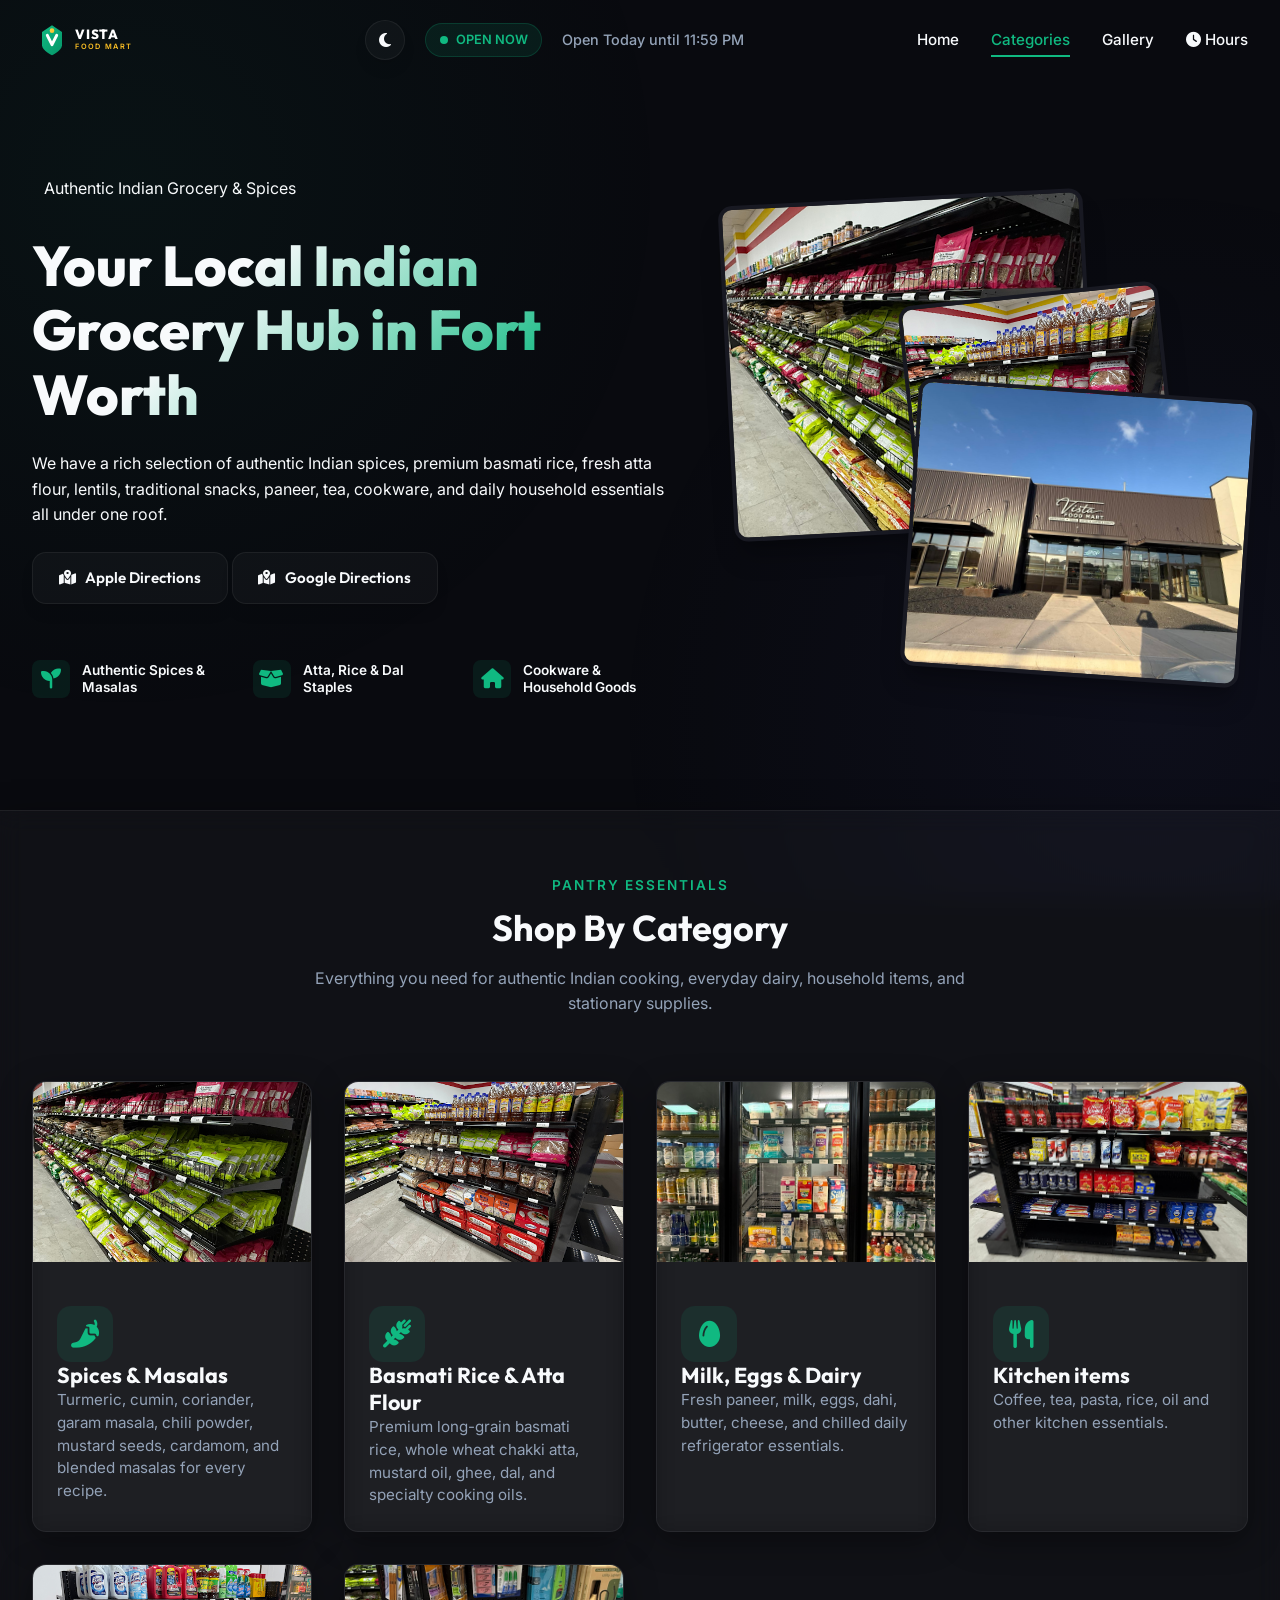
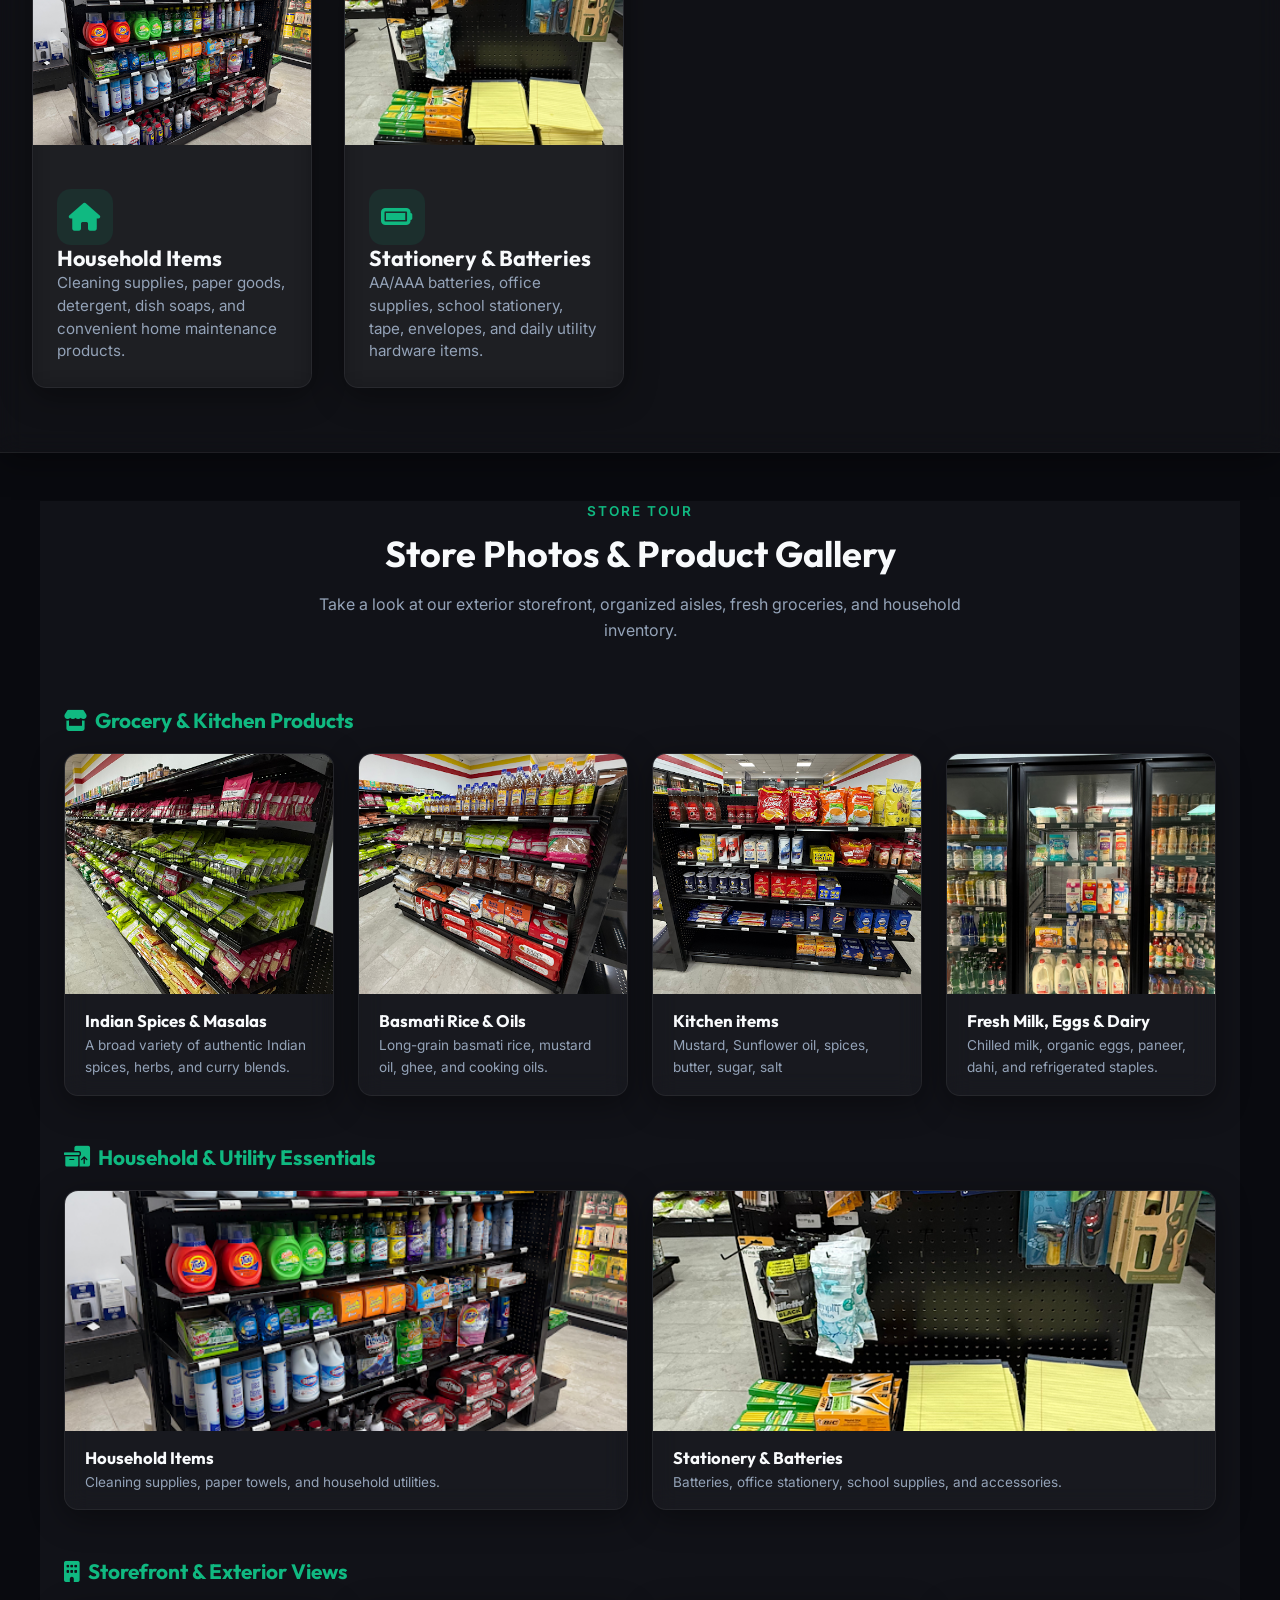
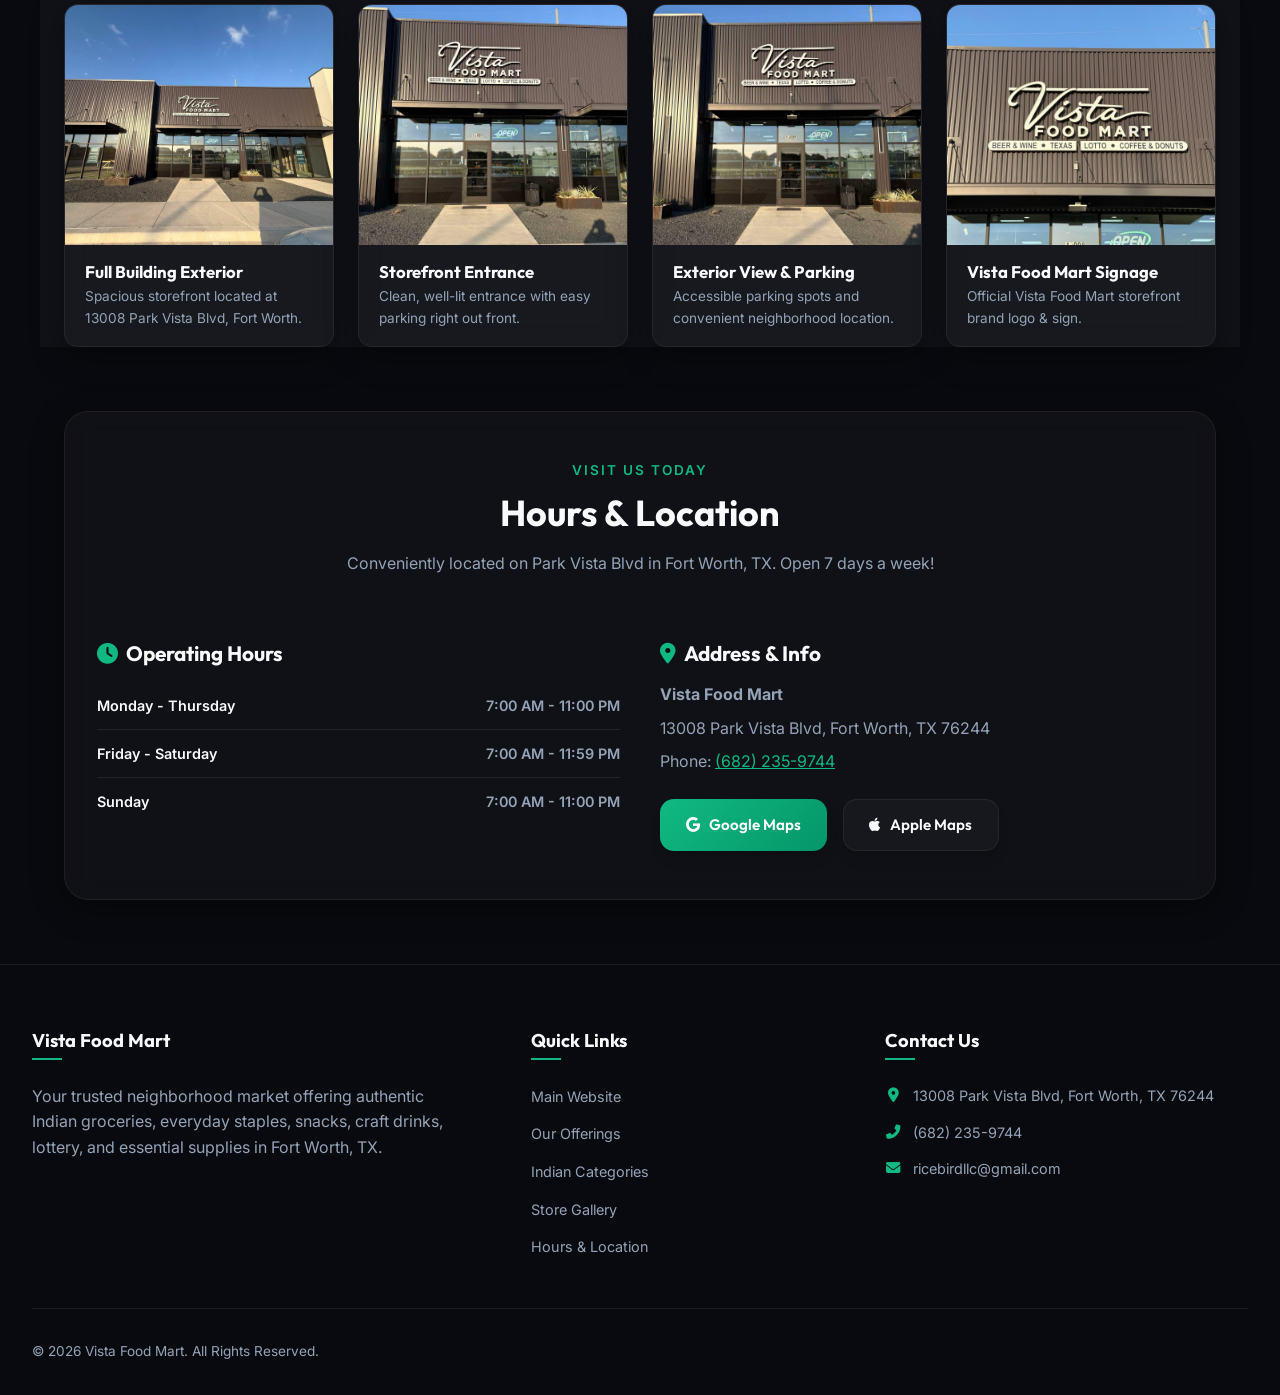
==== indianstore.html @ 4ef7d9aa "test" ====
<!DOCTYPE html>
<html lang="en" data-theme="dark">

<head>
  <meta charset="UTF-8">
  <meta name="viewport" content="width=device-width, initial-scale=1.0">

  <title>Vista Food Mart | Indian Grocery Store in Fort Worth TX</title>
  <meta name="description"
    content="Vista Food Mart Indian Grocery Store in Fort Worth TX. Shop authentic Indian groceries including fresh vegetables, atta, rice, dal, spices, masalas, paneer, snacks, sweets and daily essentials.">
  <meta name="keywords"
    content="Indian grocery store Fort Worth, Indian grocery near me, Indian spices Fort Worth, atta flour, basmati rice, paneer, Indian snacks, masala store Texas">
  <meta name="author" content="Vista Food Mart">

  <link rel="canonical" href="indianstore.html">

  <meta property="og:type" content="website">
  <meta property="og:title" content="Vista Food Mart | Indian Grocery Store Fort Worth">
  <meta property="og:description"
    content="Authentic Indian groceries, spices, rice, atta, snacks, dairy and everyday essentials in Fort Worth TX.">
  <meta property="og:image" content="./photo/Grocery/indian spices.png">
  <meta property="og:url" content="indianstore.html">

  <link rel="icon" type="image/png" href="./photo/logo.jpg">
  <link rel="stylesheet" href="https://cdnjs.cloudflare.com/ajax/libs/font-awesome/6.4.0/css/all.min.css">
  <link rel="stylesheet" href="style.css">

  <script type="application/ld+json">
  {
    "@context":"https://schema.org",
    "@type":"GroceryStore",
    "name":"Vista Food Mart - Indian Grocery Store",
    "image":"photo/Grocery/indian spices.png",
    "@id":"indianstore.html",
    "url":"indianstore.html",
    "telephone":"+16822359744",
    "address":{
      "@type":"PostalAddress",
      "streetAddress":"13008 Park Vista Blvd",
      "addressLocality":"Fort Worth",
      "addressRegion":"TX",
      "postalCode":"76244",
      "addressCountry":"US"
    },
    "geo":{
      "@type":"GeoCoordinates",
      "latitude":32.934898,
      "longitude":-97.288284
    }
  }
  </script>

  <script async src="https://www.googletagmanager.com/gtag/js?id=G-W72ZN5SSTB"></script>
  <script>
    window.dataLayer = window.dataLayer || [];
    function gtag(){dataLayer.push(arguments);}
    gtag('js', new Date());
    gtag('config','G-W72ZN5SSTB');
  </script>
</head>

<body>
  <!-- Background Animated Gradients -->
  <div class="gradient-bg"></div>

  <!-- Header Section -->
  <header>
    <div class="nav-container">
      <!-- LOGO -->
      <a href="index.html" class="logo-wrapper" aria-label="Vista Food Mart Logo">
        <svg xmlns="http://www.w3.org/2000/svg" viewBox="0 0 240 60">
          <defs>
            <linearGradient id="navPrimary" x1="0%" y1="0%" x2="100%" y2="100%">
              <stop offset="0%" stop-color="#10b981"/>
              <stop offset="100%" stop-color="#059669"/>
            </linearGradient>
            <linearGradient id="navGold" x1="0%" y1="0%" x2="100%" y2="100%">
              <stop offset="0%" stop-color="#fcd34d"/>
              <stop offset="100%" stop-color="#fbbf24"/>
            </linearGradient>
            <style>
              .logo-text-title { font-family: 'Outfit', 'Inter', sans-serif; font-size: 20px; font-weight: 800; letter-spacing: 1px; }
              .logo-text-sub { font-family: 'Inter', sans-serif; font-size: 11px; font-weight: 600; letter-spacing: 2px; }
              .theme-dark .logo-text-title { fill: #ffffff; }
              .theme-light .logo-text-title { fill: #0f172a; }
            </style>
          </defs>
          <g transform="translate(10, 8)">
            <path d="M5,10 L20,0 L35,10 L35,30 C35,38 20,45 20,45 C20,45 5,38 5,30 Z" fill="url(#navPrimary)" />
            <path d="M13,15 L20,29 L27,15" fill="none" stroke="#ffffff" stroke-width="4.5" stroke-linecap="round" stroke-linejoin="round" />
            <circle cx="20" cy="8" r="3.5" fill="url(#navGold)" />
          </g>
          <text x="65" y="28" class="logo-text-title" fill="#ffffff">VISTA</text>
          <text x="65" y="44" class="logo-text-sub" fill="#fbbf24">FOOD MART</text>
        </svg>
      </a>

      <!-- UTILS -->
      <div class="nav-utils">
        <button id="theme-toggle" class="theme-btn" aria-label="Toggle Light/Dark Theme">
          <i class="fas fa-moon moon-icon"></i>
          <i class="fas fa-sun sun-icon"></i>
        </button>

        <span class="live-status-badge" id="live-status">
          <span class="indicator-dot"></span>Checking...
        </span>

        <span id="open-time-msg" style="font-size: 0.9rem; font-weight: 500; color: var(--text-muted); white-space: nowrap;">
          Open until 11:00 PM
        </span>
      </div>

      <!-- NAV MENU -->
      <ul class="nav-menu" id="nav-menu">
        <li><a href="index.html" class="nav-link">Home</a></li>
        <li><a href="#categories" class="nav-link active">Categories</a></li>
        <li><a href="#gallery" class="nav-link">Gallery</a></li>
        <li><a href="#hours" class="nav-link"><i class="fas fa-clock"></i> Hours</a></li>
      </ul>
    </div>
  </header>

  <!-- Main Content -->
  <main>
    <!-- Hero Section -->
    <section id="hero">
      <div class="hero-content">
        <div class="hero-title-tag">
          <span class="indicator-dot" style="background-color: var(--secondary);"></span>
          Authentic Indian Grocery &amp; Spices
        </div>

        <h1 class="hero-title">Your Local Indian Grocery Hub in Fort Worth</h1>
        <p class="hero-description">
          We have a rich selection of authentic Indian spices, premium basmati rice, fresh atta flour, lentils, traditional snacks, paneer, tea, cookware, and daily household essentials all under one roof.
        </p>

        <div class="hero-buttons">
          <!-- <a href="tel:+16822359744" class="btn btn-primary" aria-label="Call Store Now">
            <i class="fas fa-phone-alt"></i> Call (682) 235-9744
          </a> -->
          <a href="https://maps.apple.com/?address=13008+Park+Vista+Blvd,+Fort+Worth,+TX+76244" target="_blank" rel="noopener" class="btn btn-secondary">
            <i class="fas fa-map-marked-alt"></i> Apple Directions
          </a>
          <a href="https://maps.google.com/?q=13008+Park+Vista+Blvd,+Fort+Worth,+TX+76244" target="_blank" rel="noopener" class="btn btn-secondary">
            <i class="fas fa-map-marked-alt"></i> Google Directions
          </a>
          <!-- <a href="index.html" class="btn btn-secondary">
            <i class="fas fa-arrow-left"></i> Back to Main Site
          </a> -->
        </div>

        <!-- Features Grid -->
        <div class="hero-features">
          <div class="hero-feat-item">
            <div class="hero-feat-icon"><i class="fas fa-seedling"></i></div>
            <div class="hero-feat-text">Authentic Spices &amp; Masalas</div>
          </div>
          <div class="hero-feat-item">
            <div class="hero-feat-icon"><i class="fas fa-box-open"></i></div>
            <div class="hero-feat-text">Atta, Rice &amp; Dal Staples</div>
          </div>
          <div class="hero-feat-item">
            <div class="hero-feat-icon"><i class="fas fa-home"></i></div>
            <div class="hero-feat-text">Cookware &amp; Household Goods</div>
          </div>
        </div>
      </div>

      <!-- Hero Visual Collage -->
      <div class="hero-visual">
        <div class="collage-container">
          <div class="collage-photo photo-2">
            <img src="./photo/Exterior/whole building looks from outside.jpg" alt="Vista Food Mart Storefront Exterior">
          </div>
          <div class="collage-photo photo-1">
            <img src="./photo/Grocery/indian spices.png" alt="Authentic Indian Spices Selection">
          </div>
          <div class="collage-photo photo-3">
            <img src="./photo/Grocery/indian oil rice.png" alt="Basmati Rice and Cooking Oils">
          </div>
        </div>
      </div>
    </section>

    <!-- Categories Section -->
    <section id="categories" class="glass-card" style="border-radius: 0; border-left: none; border-right: none; margin-bottom: 3rem; padding: 4rem 2rem;">
      <div class="section-header">
        <span class="section-subtitle">Pantry Essentials</span>
        <h2 class="section-title">Shop By Category</h2>
        <p class="section-desc">Everything you need for authentic Indian cooking, everyday dairy, household items, and stationary supplies.</p>
      </div>

      <div class="services-grid">
        <!-- Spices & Masalas -->
        <div class="service-card glass-card" style="overflow: hidden; padding: 0;">
          <img src="./photo/Grocery/indian spices.png" alt="Spices & Masalas" style="width: 100%; height: 180px; object-fit: cover;">
          <div style="padding: 1.5rem;">
            <div class="service-icon"><i class="fas fa-pepper-hot"></i></div>
            <h3 class="service-title">Spices &amp; Masalas</h3>
            <p class="service-desc">Turmeric, cumin, coriander, garam masala, chili powder, mustard seeds, cardamom, and blended masalas for every recipe.</p>
          </div>
        </div>

        <!-- Rice & Atta -->
        <div class="service-card glass-card" style="overflow: hidden; padding: 0;">
          <img src="./photo/Grocery/indian oil rice.png" alt="Basmati Rice & Cooking Oils" style="width: 100%; height: 180px; object-fit: cover;">
          <div style="padding: 1.5rem;">
            <div class="service-icon"><i class="fas fa-wheat-awn"></i></div>
            <h3 class="service-title">Basmati Rice &amp; Atta Flour</h3>
            <p class="service-desc">Premium long-grain basmati rice, whole wheat chakki atta, mustard oil, ghee, dal, and specialty cooking oils.</p>
          </div>
        </div>

        <!-- Milk, Eggs & Dairy -->
        <div class="service-card glass-card" style="overflow: hidden; padding: 0;">
          <img src="./photo/Grocery/milk eggs.png" alt="Milk, Eggs & Dairy" style="width: 100%; height: 180px; object-fit: cover;">
          <div style="padding: 1.5rem;">
            <div class="service-icon"><i class="fas fa-egg"></i></div>
            <h3 class="service-title">Milk, Eggs &amp; Dairy</h3>
            <p class="service-desc">Fresh paneer, milk, eggs, dahi, butter, cheese, and chilled daily refrigerator essentials.</p>
          </div>
        </div>

        <!-- Kitchenware & Cookware -->
        <div class="service-card glass-card" style="overflow: hidden; padding: 0;">
          <img src="./photo/Grocery/kitchen.png" alt="Kitchenware & Utensils" style="width: 100%; height: 180px; object-fit: cover;">
          <div style="padding: 1.5rem;">
            <div class="service-icon"><i class="fas fa-utensils"></i></div>
            <h3 class="service-title">Kitchen items</h3>
            <p class="service-desc">Coffee, tea, pasta, rice, oil and other kitchen essentials.</p>
          </div>
        </div>

        <!-- House Items -->
        <div class="service-card glass-card" style="overflow: hidden; padding: 0;">
          <img src="./photo/Essentials/house items.png" alt="Household Items" style="width: 100%; height: 180px; object-fit: cover;">
          <div style="padding: 1.5rem;">
            <div class="service-icon"><i class="fas fa-home"></i></div>
            <h3 class="service-title">Household Items</h3>
            <p class="service-desc">Cleaning supplies, paper goods, detergent, dish soaps, and convenient home maintenance products.</p>
          </div>
        </div>

        <!-- Stationary & Batteries -->
        <div class="service-card glass-card" style="overflow: hidden; padding: 0;">
          <img src="./photo/Essentials/stationary battery.png" alt="Stationery & Batteries" style="width: 100%; height: 180px; object-fit: cover;">
          <div style="padding: 1.5rem;">
            <div class="service-icon"><i class="fas fa-battery-full"></i></div>
            <h3 class="service-title">Stationery &amp; Batteries</h3>
            <p class="service-desc">AA/AAA batteries, office supplies, school stationery, tape, envelopes, and daily utility hardware items.</p>
          </div>
        </div>
      </div>
    </section>

    <!-- Photo Gallery Section -->
    <section id="gallery" style="max-width: 1200px; margin: 0 auto 4rem auto; padding: 0 1.5rem;">
      <div class="section-header">
        <span class="section-subtitle">Store Tour</span>
        <h2 class="section-title">Store Photos &amp; Product Gallery</h2>
        <p class="section-desc">Take a look at our exterior storefront, organized aisles, fresh groceries, and household inventory.</p>
      </div>

      <!-- Grocery Folder Photos Grid -->
      <h3 style="font-size: 1.3rem; margin-bottom: 1.25rem; color: var(--primary); display: flex; align-items: center; gap: 0.5rem;">
        <i class="fas fa-store"></i> Grocery &amp; Kitchen Products
      </h3>
      <div style="display: grid; grid-template-columns: repeat(auto-fit, minmax(260px, 1fr)); gap: 1.5rem; margin-bottom: 3rem;">
        <div class="glass-card" style="overflow: hidden; border-radius: var(--radius-md); padding: 0;">
          <img src="./photo/Grocery/indian spices.png" alt="Authentic Indian Spices" style="width: 100%; height: 240px; object-fit: cover;">
          <div style="padding: 1rem 1.25rem;">
            <h4 style="font-size: 1.05rem; color: var(--text-main); margin-bottom: 0.25rem;">Indian Spices &amp; Masalas</h4>
            <p style="font-size: 0.85rem; color: var(--text-muted);">A broad variety of authentic Indian spices, herbs, and curry blends.</p>
          </div>
        </div>

        <div class="glass-card" style="overflow: hidden; border-radius: var(--radius-md); padding: 0;">
          <img src="./photo/Grocery/indian oil rice.png" alt="Basmati Rice and Cooking Oils" style="width: 100%; height: 240px; object-fit: cover;">
          <div style="padding: 1rem 1.25rem;">
            <h4 style="font-size: 1.05rem; color: var(--text-main); margin-bottom: 0.25rem;">Basmati Rice &amp; Oils</h4>
            <p style="font-size: 0.85rem; color: var(--text-muted);">Long-grain basmati rice, mustard oil, ghee, and cooking oils.</p>
          </div>
        </div>

        <div class="glass-card" style="overflow: hidden; border-radius: var(--radius-md); padding: 0;">
          <img src="./photo/Grocery/kitchen.png" alt="Kitchen Utensils and Cookware" style="width: 100%; height: 240px; object-fit: cover;">
          <div style="padding: 1rem 1.25rem;">
            <h4 style="font-size: 1.05rem; color: var(--text-main); margin-bottom: 0.25rem;">Kitchen items</h4>
            <p style="font-size: 0.85rem; color: var(--text-muted);"> Mustard, Sunflower oil, spices, butter, sugar, salt</p>
          </div>
        </div>

        <div class="glass-card" style="overflow: hidden; border-radius: var(--radius-md); padding: 0;">
          <img src="./photo/Grocery/milk eggs.png" alt="Fresh Milk Eggs and Dairy" style="width: 100%; height: 240px; object-fit: cover;">
          <div style="padding: 1rem 1.25rem;">
            <h4 style="font-size: 1.05rem; color: var(--text-main); margin-bottom: 0.25rem;">Fresh Milk, Eggs &amp; Dairy</h4>
            <p style="font-size: 0.85rem; color: var(--text-muted);">Chilled milk, organic eggs, paneer, dahi, and refrigerated staples.</p>
          </div>
        </div>
      </div>

      <!-- Essentials Photos Grid -->
      <h3 style="font-size: 1.3rem; margin-bottom: 1.25rem; color: var(--primary); display: flex; align-items: center; gap: 0.5rem;">
        <i class="fas fa-boxes-packing"></i> Household &amp; Utility Essentials
      </h3>
      <div style="display: grid; grid-template-columns: repeat(auto-fit, minmax(260px, 1fr)); gap: 1.5rem; margin-bottom: 3rem;">
        <div class="glass-card" style="overflow: hidden; border-radius: var(--radius-md); padding: 0;">
          <img src="./photo/Essentials/house items.png" alt="Household Essentials" style="width: 100%; height: 240px; object-fit: cover;">
          <div style="padding: 1rem 1.25rem;">
            <h4 style="font-size: 1.05rem; color: var(--text-main); margin-bottom: 0.25rem;">Household Items</h4>
            <p style="font-size: 0.85rem; color: var(--text-muted);">Cleaning supplies, paper towels, and household utilities.</p>
          </div>
        </div>

        <div class="glass-card" style="overflow: hidden; border-radius: var(--radius-md); padding: 0;">
          <img src="./photo/Essentials/stationary battery.png" alt="Stationery and Batteries" style="width: 100%; height: 240px; object-fit: cover;">
          <div style="padding: 1rem 1.25rem;">
            <h4 style="font-size: 1.05rem; color: var(--text-main); margin-bottom: 0.25rem;">Stationery &amp; Batteries</h4>
            <p style="font-size: 0.85rem; color: var(--text-muted);">Batteries, office stationery, school supplies, and accessories.</p>
          </div>
        </div>
      </div>

      <!-- Exterior Photos Grid -->
      <h3 style="font-size: 1.3rem; margin-bottom: 1.25rem; color: var(--primary); display: flex; align-items: center; gap: 0.5rem;">
        <i class="fas fa-building"></i> Storefront &amp; Exterior Views
      </h3>
      <div style="display: grid; grid-template-columns: repeat(auto-fit, minmax(260px, 1fr)); gap: 1.5rem;">
        <div class="glass-card" style="overflow: hidden; border-radius: var(--radius-md); padding: 0;">
          <img src="./photo/Exterior/whole building looks from outside.jpg" alt="Building Exterior View" style="width: 100%; height: 240px; object-fit: cover;">
          <div style="padding: 1rem 1.25rem;">
            <h4 style="font-size: 1.05rem; color: var(--text-main); margin-bottom: 0.25rem;">Full Building Exterior</h4>
            <p style="font-size: 0.85rem; color: var(--text-muted);">Spacious storefront located at 13008 Park Vista Blvd, Fort Worth.</p>
          </div>
        </div>

        <div class="glass-card" style="overflow: hidden; border-radius: var(--radius-md); padding: 0;">
          <img src="./photo/Exterior/building outside.jpg" alt="Store Front View" style="width: 100%; height: 240px; object-fit: cover;">
          <div style="padding: 1rem 1.25rem;">
            <h4 style="font-size: 1.05rem; color: var(--text-main); margin-bottom: 0.25rem;">Storefront Entrance</h4>
            <p style="font-size: 0.85rem; color: var(--text-muted);">Clean, well-lit entrance with easy parking right out front.</p>
          </div>
        </div>

        <div class="glass-card" style="overflow: hidden; border-radius: var(--radius-md); padding: 0;">
          <img src="./photo/Exterior/buildong look.jpg" alt="Building Front Angle" style="width: 100%; height: 240px; object-fit: cover;">
          <div style="padding: 1rem 1.25rem;">
            <h4 style="font-size: 1.05rem; color: var(--text-main); margin-bottom: 0.25rem;">Exterior View &amp; Parking</h4>
            <p style="font-size: 0.85rem; color: var(--text-muted);">Accessible parking spots and convenient neighborhood location.</p>
          </div>
        </div>

        <div class="glass-card" style="overflow: hidden; border-radius: var(--radius-md); padding: 0;">
          <img src="./photo/Exterior/big logo.jpg" alt="Store Signage Logo" style="width: 100%; height: 240px; object-fit: cover;">
          <div style="padding: 1rem 1.25rem;">
            <h4 style="font-size: 1.05rem; color: var(--text-main); margin-bottom: 0.25rem;">Vista Food Mart Signage</h4>
            <p style="font-size: 0.85rem; color: var(--text-muted);">Official Vista Food Mart storefront brand logo &amp; sign.</p>
          </div>
        </div>
      </div>
    </section>

    <!-- Hours & Location Section -->
    <section id="hours" style="max-width: 1200px; margin: 0 auto 4rem auto; padding: 0 1.5rem;">
      <div class="glass-card" style="padding: 3rem 2rem; border-radius: var(--radius-lg);">
        <div class="section-header">
          <span class="section-subtitle">Visit Us Today</span>
          <h2 class="section-title">Hours &amp; Location</h2>
          <p class="section-desc">Conveniently located on Park Vista Blvd in Fort Worth, TX. Open 7 days a week!</p>
        </div>

        <div style="display: grid; grid-template-columns: repeat(auto-fit, minmax(300px, 1fr)); gap: 2.5rem; margin-top: 2rem;">
          <!-- Hours Table -->
          <div>
            <h3 style="margin-bottom: 1rem; font-size: 1.3rem; display: flex; align-items: center; gap: 0.5rem;">
              <i class="fas fa-clock" style="color: var(--primary);"></i> Operating Hours
            </h3>
            <table class="store-hours-table" style="width: 100%; border-collapse: collapse;">
              <tbody>
                <tr style="border-bottom: 1px solid var(--border-color);">
                  <td style="padding: 0.75rem 0; font-weight: 600;">Monday - Thursday</td>
                  <td style="padding: 0.75rem 0; text-align: right; color: var(--text-muted);">7:00 AM - 11:00 PM</td>
                </tr>
                <tr style="border-bottom: 1px solid var(--border-color);">
                  <td style="padding: 0.75rem 0; font-weight: 600;">Friday - Saturday</td>
                  <td style="padding: 0.75rem 0; text-align: right; color: var(--text-muted);">7:00 AM - 11:59 PM</td>
                </tr>
                <tr>
                  <td style="padding: 0.75rem 0; font-weight: 600;">Sunday</td>
                  <td style="padding: 0.75rem 0; text-align: right; color: var(--text-muted);">7:00 AM - 11:00 PM</td>
                </tr>
              </tbody>
            </table>
          </div>

          <!-- Address & Contact -->
          <div>
            <h3 style="margin-bottom: 1rem; font-size: 1.3rem; display: flex; align-items: center; gap: 0.5rem;">
              <i class="fas fa-map-marker-alt" style="color: var(--primary);"></i> Address &amp; Info
            </h3>
            <p style="color: var(--text-muted); margin-bottom: 0.5rem;"><strong>Vista Food Mart</strong></p>
            <p style="color: var(--text-muted); margin-bottom: 0.5rem;">13008 Park Vista Blvd, Fort Worth, TX 76244</p>
            <p style="color: var(--text-muted); margin-bottom: 1.5rem;">Phone: <a href="tel:+16822359744" style="color: var(--primary); text-decoration: underline;">(682) 235-9744</a></p>

            <div style="display: flex; gap: 1rem; flex-wrap: wrap;">
              <a href="https://maps.google.com/?q=13008+Park+Vista+Blvd,+Fort+Worth,+TX+76244" target="_blank" rel="noopener" class="btn btn-primary">
                <i class="fab fa-google"></i> Google Maps
              </a>
              <a href="https://maps.apple.com/?address=13008+Park+Vista+Blvd,+Fort+Worth,+TX+76244" target="_blank" rel="noopener" class="btn btn-secondary">
                <i class="fab fa-apple"></i> Apple Maps
              </a>
            </div>
          </div>
        </div>
      </div>
    </section>
  </main>

  <!-- Footer Section -->
  <footer>
    <div class="footer-container">
      <div class="footer-col">
        <h3>Vista Food Mart</h3>
        <p style="color: var(--text-muted); margin-bottom: 1rem;">
          Your trusted neighborhood market offering authentic Indian groceries, everyday staples, snacks, craft drinks, lottery, and essential supplies in Fort Worth, TX.
        </p>
      </div>

      <div class="footer-col">
        <h3>Quick Links</h3>
        <ul class="footer-links">
          <li><a href="index.html">Main Website</a></li>
          <li><a href="index.html#services">Our Offerings</a></li>
          <li><a href="#categories">Indian Categories</a></li>
          <li><a href="#gallery">Store Gallery</a></li>
          <li><a href="#hours">Hours &amp; Location</a></li>
        </ul>
      </div>

      <div class="footer-col">
        <h3>Contact Us</h3>
        <div class="footer-contact-info">
          <div class="footer-contact-item">
            <i class="fas fa-map-marker-alt"></i>
            <span>13008 Park Vista Blvd, Fort Worth, TX 76244</span>
          </div>
          <div class="footer-contact-item">
            <i class="fas fa-phone-alt"></i>
            <span>(682) 235-9744</span>
          </div>
          <div class="footer-contact-item">
            <i class="fas fa-envelope"></i>
            <span>ricebirdllc@gmail.com</span>
          </div>
        </div>
      </div>
    </div>

    <div class="footer-bottom">
      <p>&copy; <span id="current-year"></span> Vista Food Mart. All Rights Reserved.</p>
    </div>
  </footer>

  <!-- Main JavaScript File -->
  <script src="app2.js"></script>
</body>

</html>
---- style.css ----
/* 
   Vista Food Mart - Premium CSS Stylesheet
   Designed for local SEO and Google Ads landing pages.
*/

/* Google Fonts Import */
@import url('https://fonts.googleapis.com/css2?family=Inter:wght@300;400;500;600;700&family=Outfit:wght@400;500;600;700;800&display=swap');

/* CSS Variables */
:root {
  --primary: #10b981;
  --primary-rgb: 16, 185, 129;
  --primary-hover: #059669;
  --secondary: #fbbf24;
  --secondary-rgb: 251, 191, 36;
  --accent: #6366f1;
  --danger: #ef4444;
  --success: #10b981;

  /* Dark Theme Default */
  --bg-1: #090a0f;
  --bg-2: #111218;
  --bg-3: #181922;
  --text-main: #f8fafc;
  --text-muted: #94a3b8;
  --border-color: rgba(255, 255, 255, 0.08);
  --glass-bg: rgba(255, 255, 255, 0.03);
  --glass-border: rgba(255, 255, 255, 0.06);
  --glass-shadow: 0 8px 32px 0 rgba(0, 0, 0, 0.4);
  --input-bg: rgba(255, 255, 255, 0.05);
  --card-hover-bg: rgba(255, 255, 255, 0.06);

  /* Fonts */
  --font-title: 'Outfit', 'Inter', -apple-system, BlinkMacSystemFont, "Segoe UI", Roboto, sans-serif;
  --font-body: 'Inter', -apple-system, BlinkMacSystemFont, "Segoe UI", Roboto, sans-serif;
  --transition: all 0.3s cubic-bezier(0.4, 0, 0.2, 1);
  --radius-sm: 8px;
  --radius-md: 14px;
  --radius-lg: 24px;
  --radius-full: 9999px;
  --shadow: 0 10px 15px -3px rgba(0, 0, 0, 0.1), 0 4px 6px -4px rgba(0, 0, 0, 0.1);
  --shadow-lg: 0 20px 25px -5px rgba(0, 0, 0, 0.25), 0 8px 10px -6px rgba(0, 0, 0, 0.15);
}

/* Light Theme overrides */
[data-theme="light"] {
  --bg-1: #f8fafc;
  --bg-2: #f1f5f9;
  --bg-3: #ffffff;
  --text-main: #0f172a;
  --text-muted: #64748b;
  --border-color: rgba(15, 23, 42, 0.08);
  --glass-bg: rgba(255, 255, 255, 0.7);
  --glass-border: rgba(15, 23, 42, 0.06);
  --glass-shadow: 0 8px 32px 0 rgba(148, 163, 184, 0.15);
  --input-bg: #ffffff;
  --card-hover-bg: rgba(16, 185, 129, 0.05);
}

/* Reset and Global Styles */
*,
*::before,
*::after {
  box-sizing: border-box;
  margin: 0;
  padding: 0;
}

html {
  scroll-behavior: smooth;
  font-size: 16px;
}

body {
  font-family: var(--font-body);
  background-color: var(--bg-1);
  color: var(--text-main);
  line-height: 1.6;
  overflow-x: hidden;
  transition: background-color 0.4s ease, color 0.4s ease;
}

h1,
h2,
h3,
h4,
h5,
h6 {
  font-family: var(--font-title);
  font-weight: 700;
  line-height: 1.25;
}

a {
  color: inherit;
  text-decoration: none;
  transition: var(--transition);
}

button,
input,
textarea,
select {
  font-family: inherit;
  font-size: inherit;
  background: none;
  border: none;
  outline: none;
}

img {
  max-width: 100%;
  height: auto;
  display: block;
}

/* Custom Scrollbar */
::-webkit-scrollbar {
  width: 10px;
}

::-webkit-scrollbar-track {
  background: var(--bg-2);
}

::-webkit-scrollbar-thumb {
  background: var(--border-color);
  border-radius: var(--radius-full);
}

::-webkit-scrollbar-thumb:hover {
  background: var(--primary);
}

/* Background Gradients */
.gradient-bg {
  position: fixed;
  top: 0;
  left: 0;
  width: 100vw;
  height: 100vh;
  z-index: -10;
  pointer-events: none;
  overflow: hidden;
  background: radial-gradient(circle at 10% 20%, rgba(16, 185, 129, 0.05) 0%, transparent 40%),
    radial-gradient(circle at 90% 80%, rgba(99, 102, 241, 0.05) 0%, transparent 40%);
}

/* Header & Navigation */
header {
  position: fixed;
  top: 0;
  left: 0;
  width: 100%;
  z-index: 100;
  transition: var(--transition);
  border-bottom: 1px solid transparent;
}

header.scrolled {
  background: var(--glass-bg);
  backdrop-filter: blur(16px);
  -webkit-backdrop-filter: blur(16px);
  border-bottom: 1px solid var(--glass-border);
  box-shadow: var(--glass-shadow);
}

.nav-container {
  display: flex;
  justify-content: space-between;
  align-items: center;
  max-width: 1280px;
  margin: 0 auto;
  padding: 1.25rem 2rem;
  transition: var(--transition);
}

header.scrolled .nav-container {
  padding: 0.8rem 2rem;
}

.logo-wrapper {
  display: flex;
  align-items: center;
  height: 40px;
}

.logo-wrapper svg {
  height: 100%;
  width: auto;
}

.nav-menu {
  display: flex;
  align-items: center;
  gap: 2rem;
  list-style: none;
}

.nav-link {
  font-weight: 500;
  font-size: 0.95rem;
  padding: 0.5rem 0;
  position: relative;
}

.nav-link::after {
  content: '';
  position: absolute;
  bottom: 0;
  left: 0;
  width: 0;
  height: 2px;
  background: var(--primary);
  transition: var(--transition);
}

.nav-link:hover {
  color: var(--primary);
}

.nav-link:hover::after,
.nav-link.active::after {
  width: 100%;
}

.nav-link.active {
  color: var(--primary);
}

/* Header Utilities */
.nav-utils {
  display: flex;
  align-items: center;
  gap: 1.25rem;
}

/* Theme Toggle Button */
.theme-btn {
  background: var(--glass-bg);
  border: 1px solid var(--glass-border);
  width: 40px;
  height: 40px;
  border-radius: var(--radius-full);
  display: flex;
  align-items: center;
  justify-content: center;
  cursor: pointer;
  color: var(--text-main);
  box-shadow: var(--shadow);
  transition: var(--transition);
}

.theme-btn:hover {
  transform: scale(1.05);
  border-color: var(--primary);
  color: var(--primary);
}

.theme-btn .sun-icon {
  display: none;
}

[data-theme="light"] .theme-btn .moon-icon {
  display: none;
}

[data-theme="light"] .theme-btn .sun-icon {
  display: block;
}

/* Open Status Badge */
.live-status-badge {
  display: inline-flex;
  align-items: center;
  gap: 0.5rem;
  font-size: 0.8rem;
  font-weight: 600;
  text-transform: uppercase;
  padding: 0.35rem 0.85rem;
  border-radius: var(--radius-full);
  background: rgba(var(--primary-rgb), 0.1);
  color: var(--primary);
  border: 1px solid rgba(var(--primary-rgb), 0.2);
}

.live-status-badge.closed {
  background: rgba(239, 68, 68, 0.1);
  color: var(--danger);
  border: 1px solid rgba(239, 68, 68, 0.2);
}

.live-status-badge .indicator-dot {
  width: 8px;
  height: 8px;
  border-radius: var(--radius-full);
  background-color: currentColor;
  animation: pulse 1.8s infinite;
}

@keyframes pulse {
  0% {
    transform: scale(0.9);
    opacity: 0.7;
  }

  50% {
    transform: scale(1.2);
    opacity: 1;
  }

  100% {
    transform: scale(0.9);
    opacity: 0.7;
  }
}

/* Mobile Menu Toggle
.menu-toggle {
  display: none;
  font-size: 1.5rem;
  cursor: pointer;
  color: var(--text-main);
} */

/* Buttons Styling */
.btn {
  display: inline-flex;
  align-items: center;
  justify-content: center;
  gap: 0.6rem;
  font-family: var(--font-title);
  font-weight: 600;
  font-size: 0.95rem;
  padding: 0.8rem 1.6rem;
  border-radius: var(--radius-md);
  cursor: pointer;
  transition: var(--transition);
  box-shadow: var(--shadow);
}

.btn-primary {
  background: linear-gradient(135deg, var(--primary), var(--primary-hover));
  color: #ffffff;
}

.btn-primary:hover {
  transform: translateY(-2px);
  box-shadow: 0 10px 20px -10px rgba(var(--primary-rgb), 0.5);
}

.btn-secondary {
  background: var(--glass-bg);
  color: var(--text-main);
  border: 1px solid var(--glass-border);
}

.btn-secondary:hover {
  background: var(--card-hover-bg);
  border-color: var(--primary);
  color: var(--primary);
  transform: translateY(-2px);
}

.btn-sm {
  padding: 0.5rem 1rem;
  font-size: 0.85rem;
  border-radius: var(--radius-sm);
}

/* Page Layout */
section {
  padding: 7rem 2rem 5rem 2rem;
  max-width: 1280px;
  margin: 0 auto;
}

.section-header {
  text-align: center;
  margin-bottom: 4rem;
  max-width: 700px;
  margin-left: auto;
  margin-right: auto;
}

.section-subtitle {
  color: var(--primary);
  font-weight: 600;
  text-transform: uppercase;
  font-size: 0.85rem;
  letter-spacing: 2px;
  margin-bottom: 0.5rem;
  display: block;
}
.hours-link {
  display: flex;
  align-items: center;
  gap: 0.4rem;
}

/* small status dot */
.nav-status-dot {
  width: 8px;
  height: 8px;
  border-radius: 50%;
  background: var(--danger);
  box-shadow: 0 0 6px rgba(239, 68, 68, 0.6);
  transition: var(--transition);
}

/* OPEN state */
.nav-status-dot.open {
  background: var(--success);
  box-shadow: 0 0 6px rgba(16, 185, 129, 0.7);
}
.section-title {
  font-size: 2.25rem;
  margin-bottom: 1rem;
}

.section-desc {
  color: var(--text-muted);
}

/* Glass Card Component */
.glass-card {
  background: var(--glass-bg);
  backdrop-filter: blur(12px);
  -webkit-backdrop-filter: blur(12px);
  border: 1px solid var(--glass-border);
  border-radius: var(--radius-md);
  box-shadow: var(--glass-shadow);
  transition: var(--transition);
}

/* Hero Section */
#hero {
  padding-top: 10rem;
  padding-bottom: 6rem;
  display: grid;
  grid-template-columns: 1.1fr 0.9fr;
  align-items: center;
  gap: 3.5rem;
  min-height: 90vh;
}

.hero-content {
  display: flex;
  flex-direction: column;
  gap: 1.5rem;
}

.hero-title-tag {
  display: flex;
  align-items: center;
  gap: 0.75rem;
  margin-bottom: 0.5rem;
}

.hero-title {
  font-size: 3.5rem;
  line-height: 1.15;
  font-weight: 800;
  background: linear-gradient(135deg, var(--text-main) 30%, var(--primary) 80%);
  -webkit-background-clip: text;
  -webkit-text-fill-color: transparent;
}

.hero-desc {
  font-size: 1.15rem;
  color: var(--text-muted);
  max-width: 600px;
}

.hero-actions {
  display: flex;
  gap: 1rem;
  flex-wrap: wrap;
  margin-top: 1rem;
}

.hero-features {
  display: grid;
  grid-template-columns: repeat(3, 1fr);
  gap: 1.5rem;
  margin-top: 2rem;
}

.hero-feat-item {
  display: flex;
  align-items: center;
  gap: 0.75rem;
}

.hero-feat-icon {
  width: 38px;
  height: 38px;
  background: rgba(var(--primary-rgb), 0.1);
  color: var(--primary);
  border-radius: var(--radius-sm);
  display: flex;
  align-items: center;
  justify-content: center;
  font-size: 1.25rem;
  flex-shrink: 0;
}

.hero-feat-text {
  font-size: 0.85rem;
  font-weight: 600;
  line-height: 1.2;
}

/* Visual Collage / Rotating Showcase */
.hero-visual {
  position: relative;
  height: 480px;
  display: flex;
  align-items: center;
  justify-content: center;
}

.collage-container {
  position: relative;
  width: 100%;
  height: 100%;
}

.collage-photo {
  position: absolute;
  border-radius: var(--radius-md);
  box-shadow: var(--shadow-lg);
  overflow: hidden;
  border: 4px solid var(--bg-3);
  transition: var(--transition);
  cursor: pointer;
}

.collage-photo img {
  width: 100%;
  height: 100%;
  object-fit: cover;
  transition: transform 0.5s ease;
}

.collage-photo:hover {
  transform: scale(1.05) translateY(-5px) rotate(0deg) !important;
  z-index: 10 !important;
  box-shadow: 0 25px 50px -12px rgba(0, 0, 0, 0.5);
}

.collage-photo:hover img {
  transform: scale(1.1);
}

/* Specifying positions for 3 key real photos */
.photo-1 {
  width: 70%;
  height: 70%;
  top: 0;
  left: 0;
  transform: rotate(-3deg);
  z-index: 1;
}

.photo-2 {
  width: 65%;
  height: 60%;
  bottom: 0;
  right: 0;
  transform: rotate(4deg);
  z-index: 3;
}

.photo-3 {
  width: 50%;
  height: 50%;
  top: 20%;
  right: 15%;
  transform: rotate(-6deg);
  z-index: 2;
}

/* Core Highlights Section */
#services {
  background-color: var(--bg-2);
  position: relative;
}

.services-grid {
  display: grid;
  grid-template-columns: repeat(auto-fit, minmax(280px, 1fr));
  gap: 2rem;
}

.service-card {
  padding: 2.5rem 2rem;
  display: flex;
  flex-direction: column;
  gap: 1.25rem;
}

.service-card:hover {
  transform: translateY(-8px);
  border-color: var(--primary);
  box-shadow: var(--shadow-lg);
}

.service-icon {
  width: 56px;
  height: 56px;
  background: rgba(var(--primary-rgb), 0.1);
  color: var(--primary);
  border-radius: var(--radius-md);
  display: flex;
  align-items: center;
  justify-content: center;
  font-size: 1.75rem;
  transition: var(--transition);
}

.service-card:hover .service-icon {
  background: var(--primary);
  color: #ffffff;
  transform: rotateY(180deg);
}

.service-title {
  font-size: 1.35rem;
}

.service-desc {
  color: var(--text-muted);
  font-size: 0.95rem;
  line-height: 1.5;
}

/* Interactive Product Catalog Section */
.catalog-filter-bar {
  display: flex;
  justify-content: center;
  gap: 0.75rem;
  margin-bottom: 3rem;
  flex-wrap: wrap;
}

.filter-btn {
  font-family: var(--font-title);
  font-weight: 600;
  font-size: 0.9rem;
  padding: 0.6rem 1.2rem;
  border-radius: var(--radius-full);
  background: var(--glass-bg);
  border: 1px solid var(--glass-border);
  color: var(--text-main);
  cursor: pointer;
  transition: var(--transition);
}

.filter-btn:hover,
.filter-btn.active {
  background: var(--primary);
  border-color: var(--primary);
  color: #ffffff;
  box-shadow: 0 4px 12px rgba(var(--primary-rgb), 0.25);
}

/* Gallery Filter Bar Styling */
.gallery-filter-bar {
  display: flex;
  justify-content: center;
  gap: 0.75rem;
  margin-bottom: 3rem;
  flex-wrap: wrap;
}

.gallery-filter-btn {
  font-family: var(--font-title);
  font-weight: 600;
  font-size: 0.9rem;
  padding: 0.6rem 1.2rem;
  border-radius: var(--radius-full);
  background: var(--glass-bg);
  border: 1px solid var(--glass-border);
  color: var(--text-main);
  cursor: pointer;
  transition: var(--transition);
}

.gallery-filter-btn:hover,
.gallery-filter-btn.active {
  background: var(--primary);
  border-color: var(--primary);
  color: #ffffff;
  box-shadow: 0 4px 12px rgba(var(--primary-rgb), 0.25);
}

.catalog-grid {
  display: grid;
  grid-template-columns: repeat(auto-fill, minmax(260px, 1fr));
  gap: 2rem;
}

.product-card {
  display: flex;
  flex-direction: column;
  overflow: hidden;
  height: 100%;
}

.product-card:hover {
  transform: translateY(-5px);
  border-color: var(--primary);
  box-shadow: var(--shadow-lg);
}

.product-image-container {
  height: 180px;
  background: var(--bg-1);
  position: relative;
  overflow: hidden;
  border-bottom: 1px solid var(--border-color);
  display: flex;
  align-items: center;
  justify-content: center;
}

.product-image-container img {
  max-height: 90%;
  max-width: 90%;
  object-fit: contain;
  transition: transform 0.3s ease;
}

.product-card:hover .product-image-container img {
  transform: scale(1.08);
}

.product-tag {
  position: absolute;
  top: 10px;
  left: 10px;
  background: rgba(0, 0, 0, 0.75);
  color: var(--secondary);
  font-size: 0.75rem;
  font-weight: 700;
  padding: 0.25rem 0.6rem;
  border-radius: var(--radius-sm);
  backdrop-filter: blur(4px);
  text-transform: uppercase;
}

.product-info {
  padding: 1.5rem;
  display: flex;
  flex-direction: column;
  gap: 0.75rem;
  flex-grow: 1;
}

.product-meta {
  display: flex;
  justify-content: space-between;
  align-items: center;
}

.product-category {
  font-size: 0.75rem;
  font-weight: 700;
  text-transform: uppercase;
  color: var(--primary);
  letter-spacing: 1px;
}

.product-availability {
  font-size: 0.75rem;
  font-weight: 600;
  color: var(--text-muted);
}

.product-name {
  font-size: 1.15rem;
  font-weight: 700;
}

.product-description {
  font-size: 0.88rem;
  color: var(--text-muted);
  line-height: 1.4;
  flex-grow: 1;
}

.product-footer {
  display: flex;
  justify-content: space-between;
  align-items: center;
  margin-top: 0.5rem;
}

.product-specialty {
  font-size: 0.75rem;
  color: var(--secondary);
  font-weight: 600;
  display: flex;
  align-items: center;
  gap: 0.25rem;
}

/* Store Tour Gallery */
#gallery {
  background-color: var(--bg-2);
}

.gallery-grid {
  display: grid;
  grid-template-columns: repeat(auto-fill, minmax(280px, 1fr));
  gap: 1.5rem;
  transition: opacity 0.2s ease;
}

.gallery-item {
  position: relative;
  aspect-ratio: 4 / 3;
  overflow: hidden;
  border-radius: var(--radius-md);
  border: 1px solid var(--border-color);
  box-shadow: var(--shadow);
  cursor: pointer;
}

.gallery-item img {
  width: 100%;
  height: 100%;
  object-fit: cover;
  transition: transform 0.5s cubic-bezier(0.4, 0, 0.2, 1);
}

.gallery-overlay {
  position: absolute;
  top: 0;
  left: 0;
  width: 100%;
  height: 100%;
  background: linear-gradient(to top, rgba(0, 0, 0, 0.8) 0%, rgba(0, 0, 0, 0.2) 60%, transparent 100%);
  display: flex;
  flex-direction: column;
  justify-content: flex-end;
  padding: 1.5rem;
  opacity: 0;
  transition: var(--transition);
}

.gallery-item:hover img {
  transform: scale(1.1);
}

.gallery-item:hover .gallery-overlay {
  opacity: 1;
}

.gallery-tag {
  align-self: flex-start;
  font-size: 0.7rem;
  font-weight: 700;
  text-transform: uppercase;
  background: var(--primary);
  color: #ffffff;
  padding: 0.2rem 0.5rem;
  border-radius: var(--radius-sm);
  margin-bottom: 0.5rem;
}

.gallery-title {
  font-size: 1.1rem;
  font-weight: 700;
  color: #ffffff;
}

/* Lightbox Modal */
.lightbox {
  position: fixed;
  top: 0;
  left: 0;
  width: 100vw;
  height: 100vh;
  background: rgba(9, 10, 15, 0.95);
  backdrop-filter: blur(10px);
  z-index: 1000;
  display: none;
  align-items: center;
  justify-content: center;
  opacity: 0;
  transition: opacity 0.3s ease;
}

.lightbox.active {
  display: flex;
  opacity: 1;
}

.lightbox-content {
  position: relative;
  max-width: 90vw;
  max-height: 80vh;
  display: flex;
  flex-direction: column;
  align-items: center;
}

.lightbox-img {
  max-width: 100%;
  max-height: 75vh;
  border-radius: var(--radius-sm);
  box-shadow: 0 25px 50px -12px rgba(0, 0, 0, 0.8);
  border: 1px solid rgba(255, 255, 255, 0.1);
  transform: scale(0.95);
  transition: transform 0.3s ease;
}

.lightbox.active .lightbox-img {
  transform: scale(1);
}

.lightbox-caption {
  color: #ffffff;
  margin-top: 1rem;
  font-family: var(--font-title);
  font-weight: 600;
  text-align: center;
}

.lightbox-close {
  position: absolute;
  top: -40px;
  right: 0;
  font-size: 2rem;
  color: #ffffff;
  cursor: pointer;
  background: none;
  border: none;
}

.lightbox-close:hover {
  color: var(--primary);
}

.lightbox-nav {
  position: absolute;
  top: 50%;
  transform: translateY(-50%);
  background: rgba(255, 255, 255, 0.1);
  border: 1px solid rgba(255, 255, 255, 0.15);
  width: 50px;
  height: 50px;
  border-radius: var(--radius-full);
  display: flex;
  align-items: center;
  justify-content: center;
  color: #ffffff;
  font-size: 1.5rem;
  cursor: pointer;
  transition: var(--transition);
}

.lightbox-nav:hover {
  background: var(--primary);
  color: #ffffff;
}

.lightbox-prev {
  left: -80px;
}

.lightbox-next {
  right: -80px;
}

/* Reviews / Testimonials Section */
.reviews-container {
  position: relative;
  max-width: 800px;
  margin: 0 auto;
  overflow: hidden;
  padding: 1rem;
}

.reviews-track {
  display: flex;
  transition: transform 0.5s ease-in-out;
}

.review-slide {
  min-width: 100%;
  box-sizing: border-box;
  padding: 0 1rem;
}

.review-card {
  padding: 3rem 2.5rem;
  display: flex;
  flex-direction: column;
  gap: 1.5rem;
  position: relative;
}

.review-card::before {
  content: '“';
  position: absolute;
  top: 15px;
  left: 20px;
  font-size: 6rem;
  font-family: var(--font-title);
  color: rgba(var(--primary-rgb), 0.08);
  line-height: 1;
}

.review-rating {
  color: var(--secondary);
  font-size: 1.25rem;
}

.review-text {
  font-size: 1.1rem;
  font-style: italic;
  line-height: 1.7;
}

.review-author {
  display: flex;
  align-items: center;
  gap: 1rem;
  margin-top: 0.5rem;
}

.author-avatar {
  width: 48px;
  height: 48px;
  border-radius: var(--radius-full);
  background: linear-gradient(135deg, var(--primary), var(--accent));
  color: #ffffff;
  display: flex;
  align-items: center;
  justify-content: center;
  font-weight: 700;
  font-family: var(--font-title);
}

.author-info {
  display: flex;
  flex-direction: column;
}

.author-name {
  font-weight: 700;
}

.author-meta {
  font-size: 0.78rem;
  color: var(--text-muted);
}

.reviews-nav {
  display: flex;
  justify-content: center;
  gap: 1rem;
  margin-top: 2rem;
}

.reviews-dot {
  width: 10px;
  height: 10px;
  border-radius: var(--radius-full);
  background: var(--border-color);
  cursor: pointer;
  transition: var(--transition);
}

.reviews-dot.active {
  background: var(--primary);
  width: 25px;
}

/* Contact and Map Section */
.contact-grid {
  display: grid;
  grid-template-columns: 1fr 1.1fr;
  gap: 3.5rem;
}

.contact-info-col {
  display: flex;
  flex-direction: column;
  gap: 2rem;
}

.contact-info-cards {
  display: grid;
  grid-template-columns: repeat(auto-fit, minmax(220px, 1fr));
  gap: 1.5rem;
}

.info-small-card {
  padding: 1.5rem;
  display: flex;
  gap: 1rem;
}

.info-small-icon {
  width: 44px;
  height: 44px;
  background: rgba(var(--primary-rgb), 0.1);
  color: var(--primary);
  border-radius: var(--radius-sm);
  display: flex;
  align-items: center;
  justify-content: center;
  font-size: 1.25rem;
  flex-shrink: 0;
}

.info-small-text h4 {
  font-size: 0.95rem;
  margin-bottom: 0.25rem;
}

.info-small-text p,
.info-small-text a {
  font-size: 0.88rem;
  color: var(--text-muted);
}

.info-small-text a:hover {
  color: var(--primary);
}

.store-hours-table {
  width: 100%;
  border-collapse: collapse;
  margin-top: 1rem;
}

.store-hours-table tr {
  border-bottom: 1px solid var(--border-color);
}

.store-hours-table tr:last-child {
  border-bottom: none;
}

.store-hours-table td {
  padding: 0.75rem 0.5rem;
  font-size: 0.9rem;
}

.store-hours-table td:last-child {
  text-align: right;
  font-weight: 600;
}

.store-hours-table tr.current-day {
  color: var(--primary);
  font-weight: 700;
}

.contact-form-card {
  padding: 2.5rem;
}

.contact-form {
  display: flex;
  flex-direction: column;
  gap: 1.25rem;
}

.form-group {
  display: flex;
  flex-direction: column;
  gap: 0.5rem;
}

.form-group label {
  font-size: 0.85rem;
  font-weight: 600;
  color: var(--text-main);
}

.form-input {
  background: var(--input-bg);
  border: 1px solid var(--border-color);
  padding: 0.8rem 1rem;
  border-radius: var(--radius-sm);
  color: var(--text-main);
  transition: var(--transition);
}

.form-input:focus {
  border-color: var(--primary);
  box-shadow: 0 0 0 2px rgba(var(--primary-rgb), 0.15);
}

textarea.form-input {
  resize: vertical;
  min-height: 120px;
}

.form-status {
  padding: 0.75rem 1rem;
  border-radius: var(--radius-sm);
  font-size: 0.88rem;
  font-weight: 600;
  display: none;
  animation: fadeIn 0.3s ease;
}

.form-status.success {
  display: block;
  background: rgba(16, 185, 129, 0.15);
  color: var(--success);
  border: 1px solid rgba(16, 185, 129, 0.2);
}

.form-status.error {
  display: block;
  background: rgba(239, 68, 68, 0.15);
  color: var(--danger);
  border: 1px solid rgba(239, 68, 68, 0.2);
}

/* Map Section */
#location {
  background-color: var(--bg-3);
  padding-bottom: 6rem;
}

.location-container {
  display: grid;
  grid-template-columns: 1fr 1fr;
  gap: 3.5rem;
  align-items: center;
}

.location-map-frame {
  height: 450px;
  border-radius: var(--radius-lg);
  overflow: hidden;
  box-shadow: var(--shadow-lg);
  border: 1px solid var(--border-color);
  position: relative;
}

.location-map-frame iframe {
  width: 100%;
  height: 100%;
  border: none;
}

.location-details {
  display: flex;
  flex-direction: column;
  gap: 1.5rem;
}

.neighborhood-highlight {
  border-left: 3px solid var(--primary);
  padding-left: 1.25rem;
  margin-top: 1rem;
}

.neighborhood-highlight p {
  color: var(--text-muted);
  font-size: 0.95rem;
}

/* Footer Section */
footer {
  background: var(--bg-1);
  border-top: 1px solid var(--border-color);
  padding: 4rem 2rem 2rem 2rem;
}

.footer-container {
  max-width: 1280px;
  margin: 0 auto;
  display: grid;
  grid-template-columns: 1.2fr 0.8fr 1fr;
  gap: 4rem;
  padding-bottom: 3rem;
  border-bottom: 1px solid var(--border-color);
}

.footer-col {
  display: flex;
  flex-direction: column;
  gap: 1.5rem;
}

.footer-col h3 {
  font-size: 1.15rem;
  font-family: var(--font-title);
  color: var(--text-main);
  position: relative;
  padding-bottom: 0.5rem;
}

.footer-col h3::after {
  content: '';
  position: absolute;
  bottom: 0;
  left: 0;
  width: 30px;
  height: 2px;
  background: var(--primary);
}

.footer-links {
  list-style: none;
  display: flex;
  flex-direction: column;
  gap: 0.75rem;
}

.footer-links a {
  color: var(--text-muted);
  font-size: 0.9rem;
}

.footer-links a:hover {
  color: var(--primary);
  transform: translateX(3px);
}

.footer-contact-info {
  display: flex;
  flex-direction: column;
  gap: 0.85rem;
}

.footer-contact-item {
  display: flex;
  align-items: center;
  gap: 0.75rem;
  color: var(--text-muted);
  font-size: 0.9rem;
}

.footer-contact-item i {
  color: var(--primary);
  width: 16px;
  text-align: center;
}

.footer-bottom {
  max-width: 1280px;
  margin: 0 auto;
  padding-top: 2rem;
  display: flex;
  justify-content: space-between;
  align-items: center;
  flex-wrap: wrap;
  gap: 1rem;
  font-size: 0.85rem;
  color: var(--text-muted);
}

/* Animations */
@keyframes fadeIn {
  from {
    opacity: 0;
    transform: translateY(10px);
  }

  to {
    opacity: 1;
    transform: translateY(0);
  }
}

.fade-in {
  animation: fadeIn 0.8s ease forwards;
}
/* Responsive Media Queries */
/* Responsive Media Queries */
@media (max-width: 1024px) {
  #hero {
    grid-template-columns: 1fr;
    padding-top: 8rem;
    gap: 3rem;
    text-align: center;
  }

  .hero-title-tag {
    justify-content: center;
  }

  .hero-desc {
    margin: 0 auto;
  }

  .hero-actions {
    justify-content: center;
  }

  .hero-features {
    max-width: 600px;
    margin: 2rem auto 0 auto;
  }

  .hero-visual {
    height: 400px;
    max-width: 500px;
    margin: 0 auto;
  }

  .contact-grid,
  .location-container {
    grid-template-columns: 1fr;
    gap: 3rem;
  }

  .location-map-frame {
    order: 2;
  }
}


/* =========================
   MOBILE NAVBAR FIX (MAIN)
   ========================= */
@media (max-width: 768px) {

  html {
    font-size: 15px;
  }

  /* NAV CONTAINER: 2 ROW LAYOUT */
  .nav-container {
    flex-wrap: wrap;        /* allows new line */
    padding: 0.75rem 1rem;
    gap: 0.5rem;
  }

  /* LOGO SMALLER */
  .logo-wrapper {
    height: 32px;
  }

  /* UTILS (theme + status) stay top row right */
  .nav-utils {
    gap: 0.6rem;
    margin-right: 0.5rem;
  }

  .theme-btn {
    width: 36px;
    height: 36px;
  }

  /* NAV MENU MOVES TO SECOND LINE */
  .nav-menu {
    flex: 1 0 100%;          /* forces new row */
    display: flex;
    flex-direction: row;
    align-items: center;

    gap: 0.9rem;

    overflow-x: auto;
    white-space: nowrap;

    margin-top: 0.6rem;
    padding-bottom: 0.4rem;

    background: var(--bg-2);
    border-bottom: 1px solid var(--border-color);
  }

  /* NAV ITEMS */
  .nav-menu li {
    flex: 0 0 auto;
  }

  .nav-link {
    font-size: 0.8rem;
    padding: 0.3rem 0.6rem;
    white-space: nowrap;
    display: inline-block;
  }

  /* HIDE SCROLLBAR */
  .nav-menu::-webkit-scrollbar {
    display: none;
  }

  .nav-menu {
    scrollbar-width: none;
  }

  /* GENERAL MOBILE SPACING */
  section {
    padding: 5rem 1.5rem 3rem 1.5rem;
  }

  .section-header {
    margin-bottom: 2.5rem;
  }

  .hero-title {
    font-size: 2.75rem;
  }

  .hero-features {
    grid-template-columns: 1fr;
    gap: 1rem;
  }

  .footer-container {
    grid-template-columns: 1fr;
    gap: 2.5rem;
  }

  .lightbox-nav {
    display: none;
  }
}

/* ===== FIX HERO COLLAGE MOBILE DISPLAY ===== */
@media (max-width: 768px) {

  .hero-visual {
    height: auto !important;
    max-width: 100% !important;
    padding: 0 1rem;
  }

  .collage-container {
    display: grid !important;
    grid-template-columns: 1fr 1fr;
    grid-template-rows: auto;
    gap: 10px;
  }

  .collage-photo {
    position: relative !important;
    width: 100% !important;
    height: 160px !important;
    border-radius: 14px;
    overflow: hidden;
  }

  .collage-photo img {
    width: 100%;
    height: 100%;
    object-fit: cover;
    display: block;
  }

  /* optional: make one image full width for better look */
  .collage-photo.photo-2 {
    grid-column: span 2;
    height: 200px;
  }
}
/* =========================
   EXTRA SMALL DEVICES
   ========================= */
@media (max-width: 480px) {

  .hero-title {
    font-size: 2.25rem;
  }

  .hero-actions .btn {
    width: 100%;
  }

  .catalog-filter-bar {
    gap: 0.5rem;
  }

  .filter-btn {
    font-size: 0.8rem;
    padding: 0.4rem 0.9rem;
  }
}
}
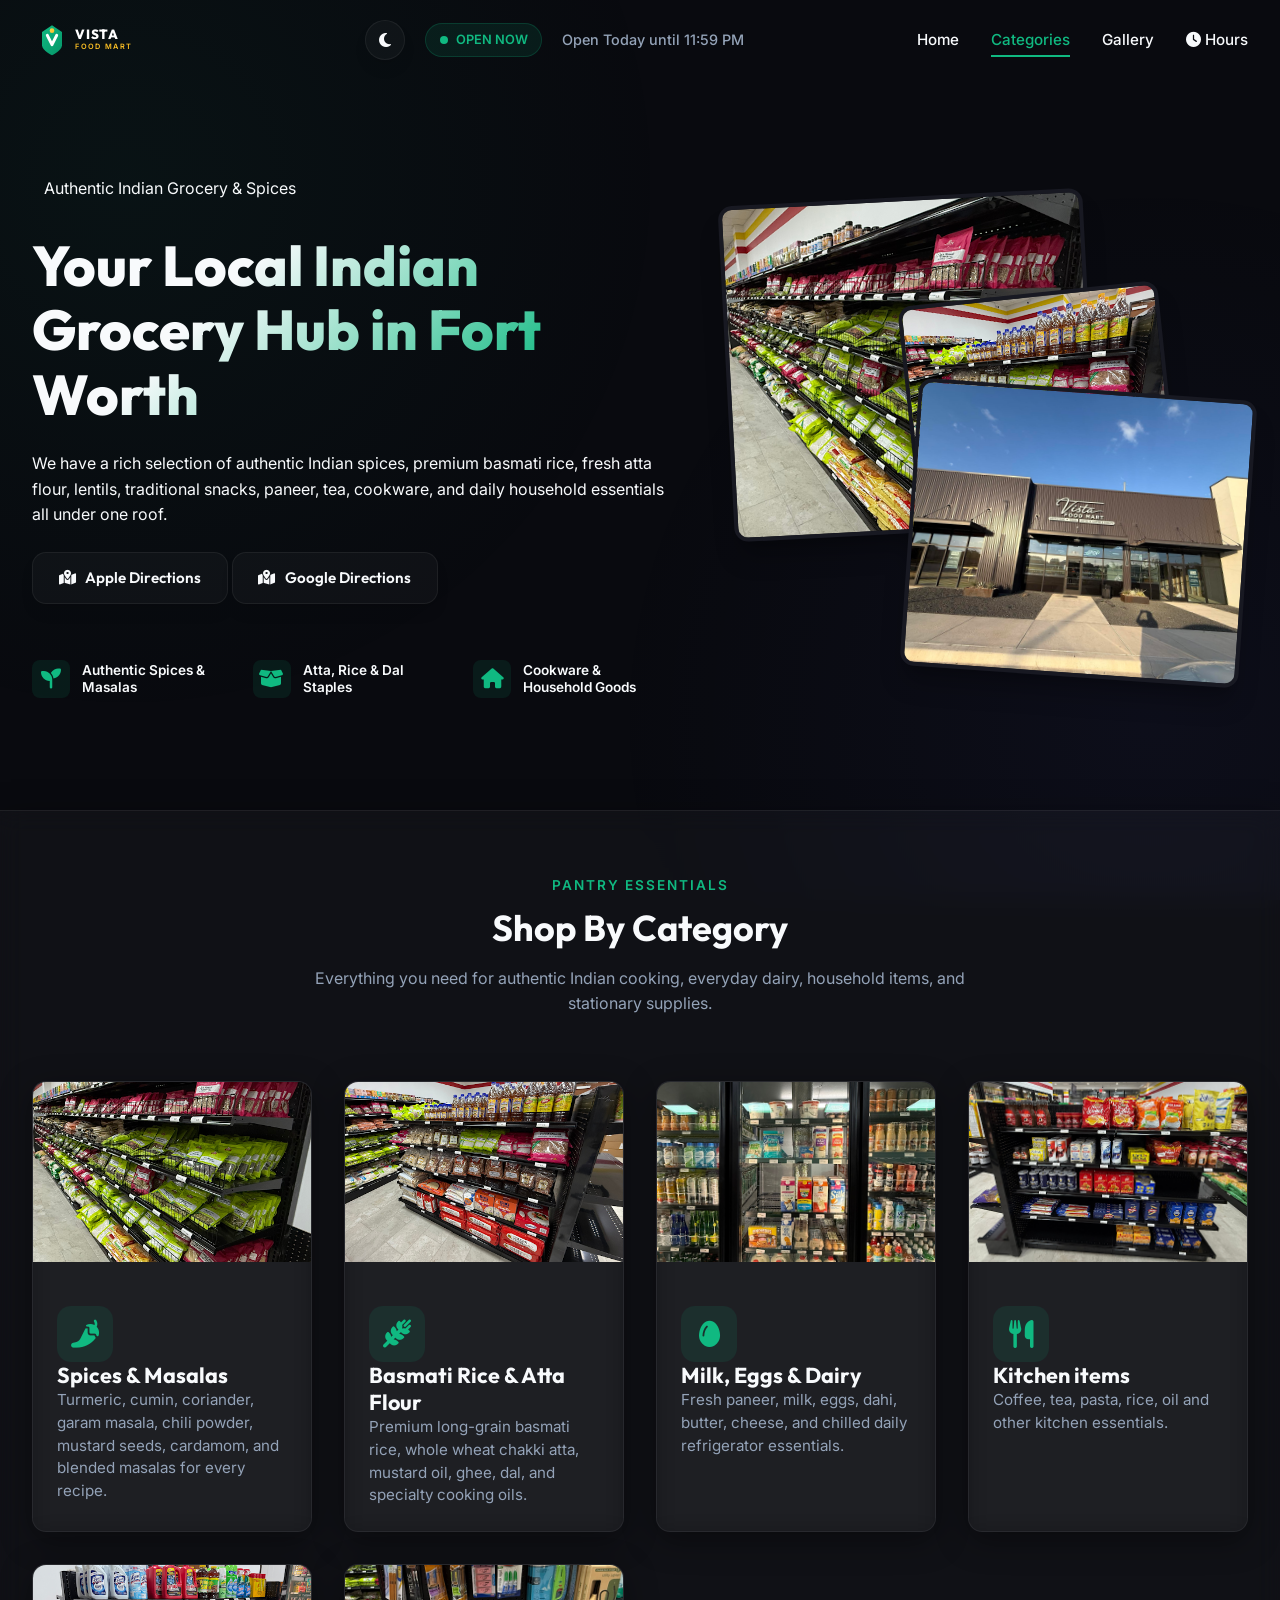
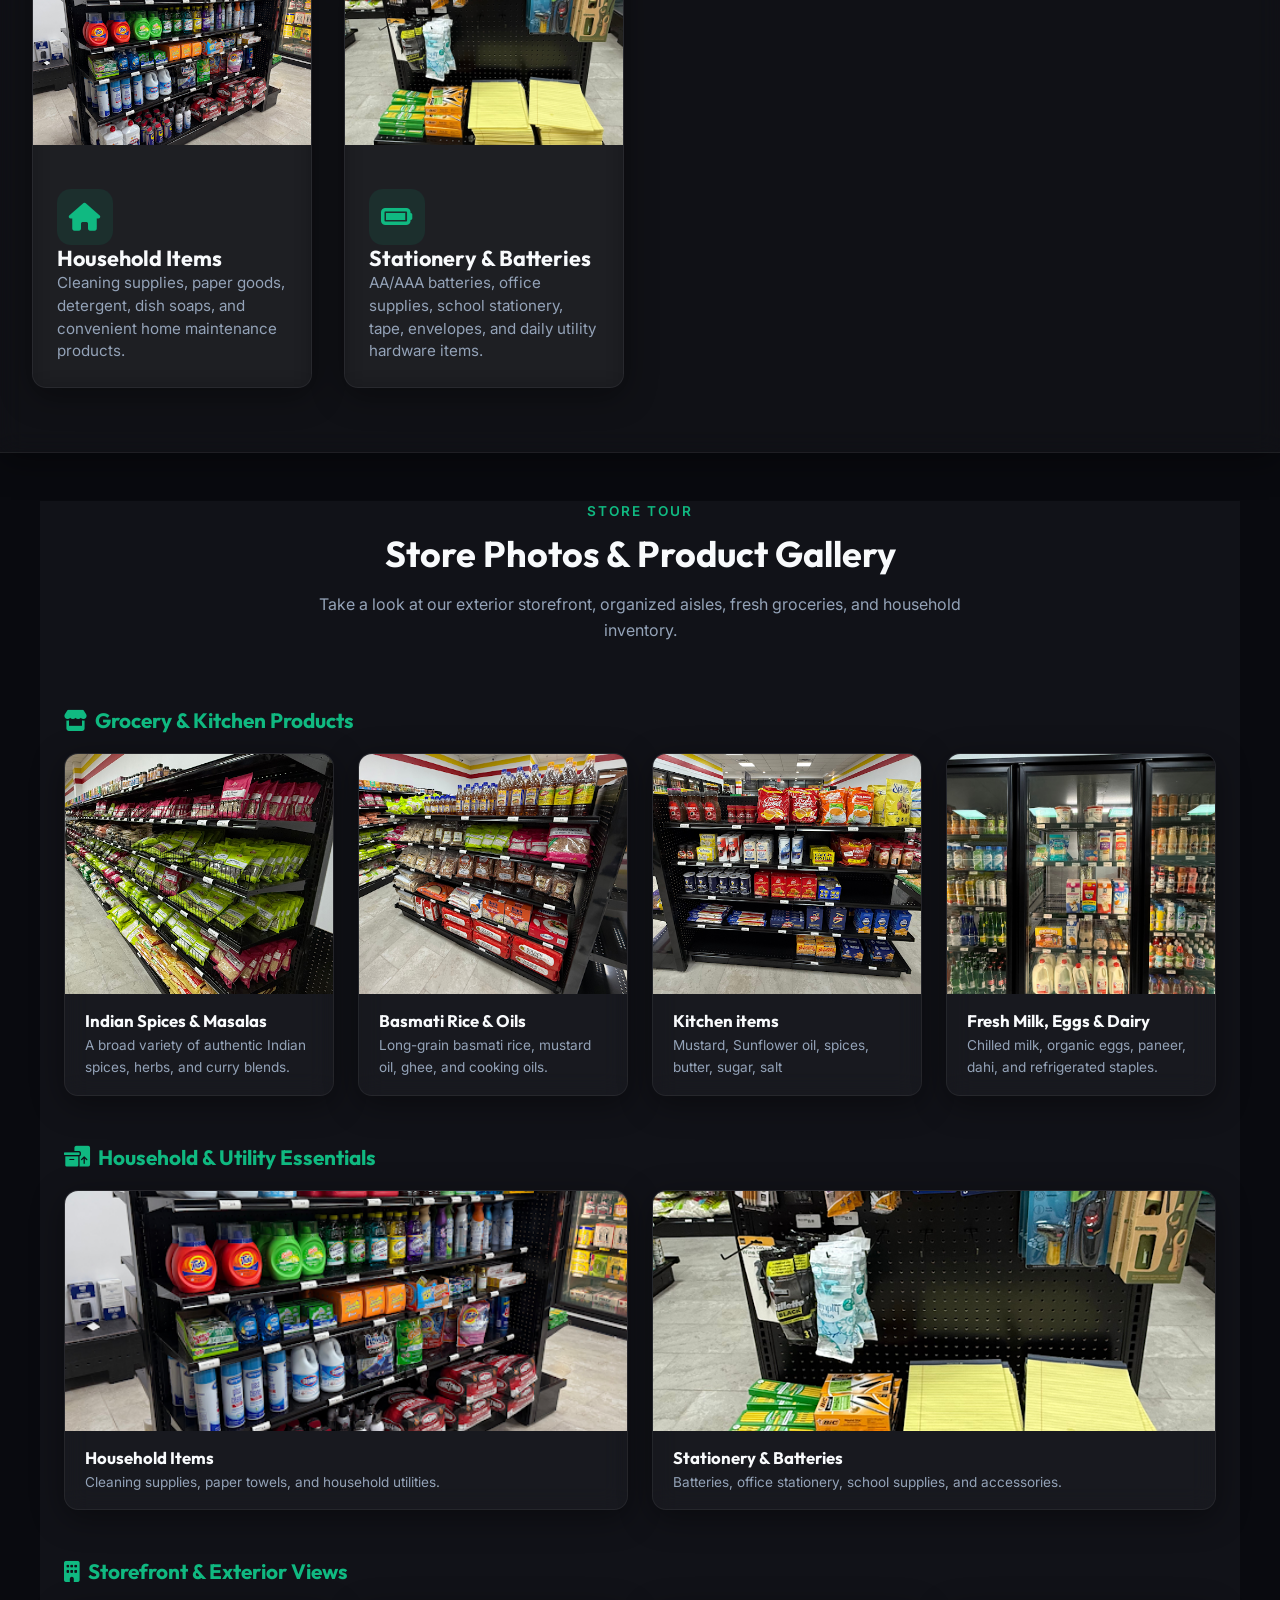
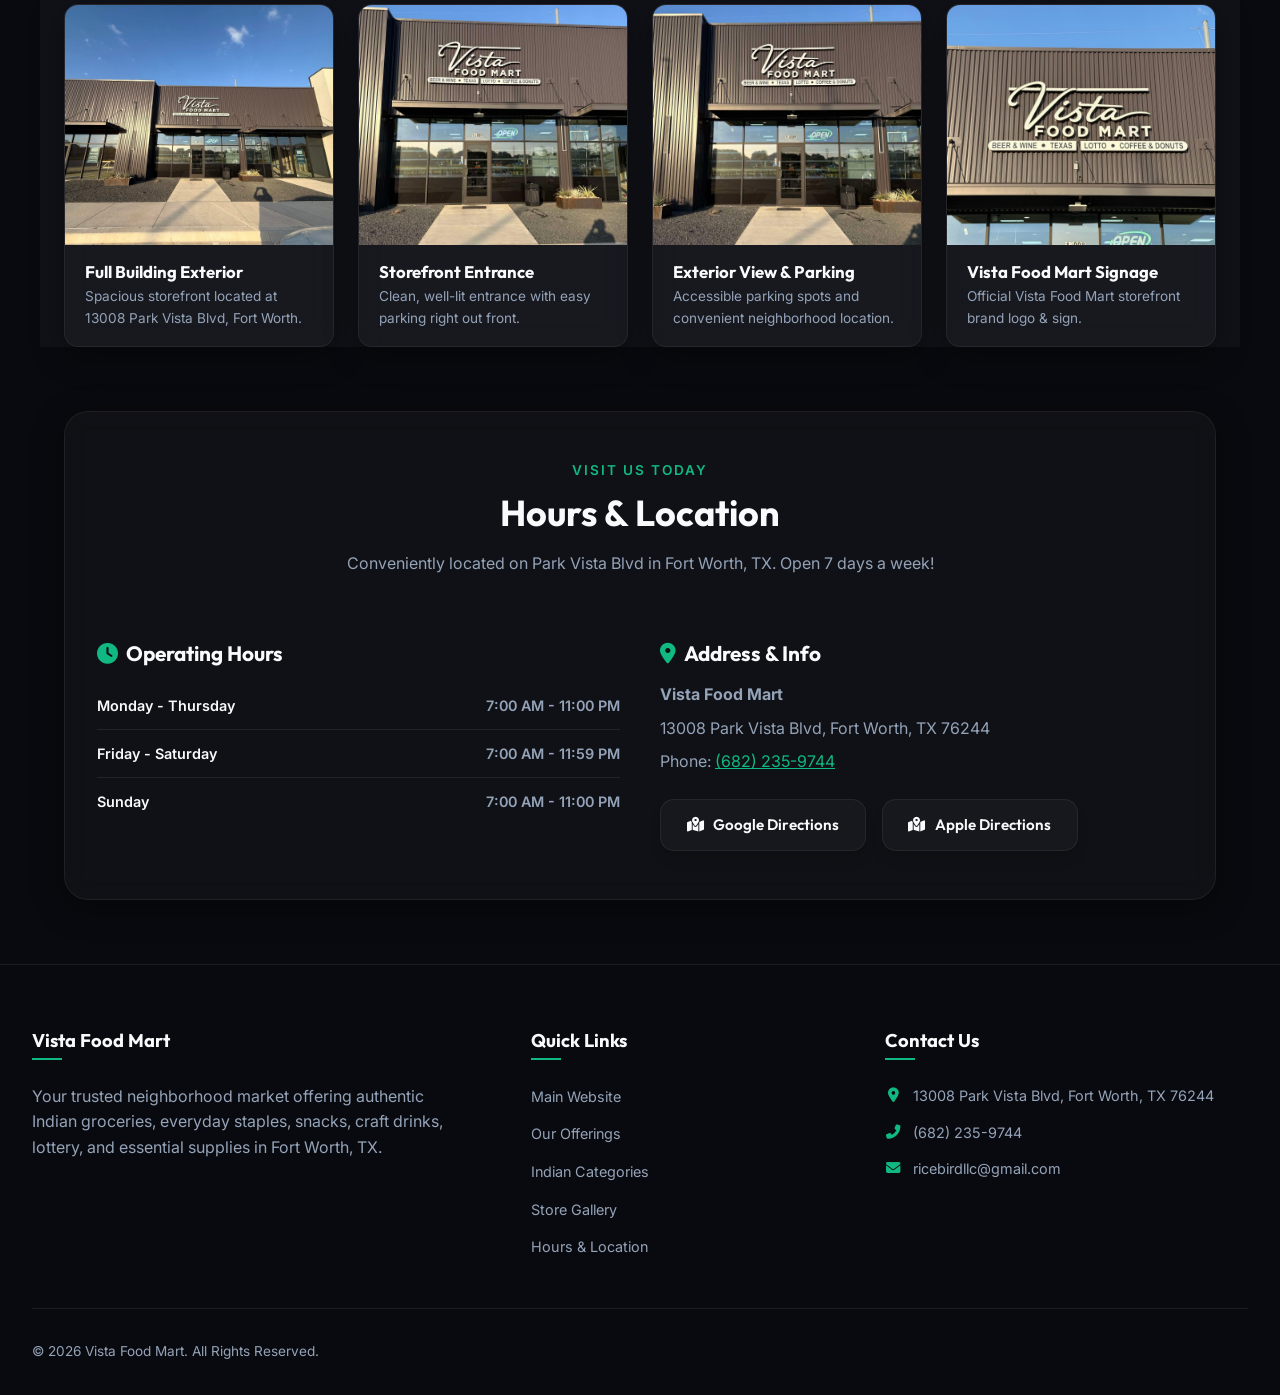
==== commit 500eb542: "commit" ====
--- a/indianstore.html
+++ b/indianstore.html
@@ -2,6 +2,18 @@
 <html lang="en" data-theme="dark">
 
 <head>
+
+<!-- Google tag (gtag.js) -->
+<script async src="https://www.googletagmanager.com/gtag/js?id=G-W72ZN5SSTB">
+</script>
+<script>
+  window.dataLayer = window.dataLayer || [];
+  function gtag(){dataLayer.push(arguments);}
+  gtag('js', new Date());
+
+  gtag('config', 'G-W72ZN5SSTB');
+</script>
+
   <meta charset="UTF-8">
   <meta name="viewport" content="width=device-width, initial-scale=1.0">
 
@@ -50,13 +62,14 @@
   }
   </script>
 
-  <script async src="https://www.googletagmanager.com/gtag/js?id=G-W72ZN5SSTB"></script>
+  <!-- <script async src="https://www.googletagmanager.com/gtag/js?id=G-W72ZN5SSTB"></script>
   <script>
     window.dataLayer = window.dataLayer || [];
     function gtag(){dataLayer.push(arguments);}
     gtag('js', new Date());
     gtag('config','G-W72ZN5SSTB');
-  </script>
+  </script> -->
+
 </head>
 
 <body>
@@ -140,12 +153,26 @@
           <!-- <a href="tel:+16822359744" class="btn btn-primary" aria-label="Call Store Now">
             <i class="fas fa-phone-alt"></i> Call (682) 235-9744
           </a> -->
-          <a href="https://maps.apple.com/?address=13008+Park+Vista+Blvd,+Fort+Worth,+TX+76244" target="_blank" rel="noopener" class="btn btn-secondary">
+          <!-- <a href="https://maps.apple.com/?address=13008+Park+Vista+Blvd,+Fort+Worth,+TX+76244" target="_blank" rel="noopener" class="btn btn-secondary">
             <i class="fas fa-map-marked-alt"></i> Apple Directions
-          </a>
-          <a href="https://maps.google.com/?q=13008+Park+Vista+Blvd,+Fort+Worth,+TX+76244" target="_blank" rel="noopener" class="btn btn-secondary">
+          </a> -->
+          <a href="https://maps.apple.com/?address=13008+Park+Vista+Blvd,+Fort+Worth,+TX+76244"
+   target="_blank"
+   rel="noopener"
+   class="btn btn-secondary"
+   onclick="return gtag_report_conversion('https://maps.apple.com/?address=13008+Park+Vista+Blvd,+Fort+Worth,+TX+76244');">
+    <i class="fas fa-map-marked-alt"></i> Apple Directions
+</a>
+          <!-- <a href="https://maps.google.com/?q=13008+Park+Vista+Blvd,+Fort+Worth,+TX+76244" target="_blank" rel="noopener" class="btn btn-secondary">
             <i class="fas fa-map-marked-alt"></i> Google Directions
-          </a>
+          </a> -->
+          <a href="https://maps.google.com/?q=13008+Park+Vista+Blvd,+Fort+Worth,+TX+76244"
+   target="_blank"
+   rel="noopener"
+   class="btn btn-secondary"
+   onclick="return gtag_report_conversion('https://maps.google.com/?q=13008+Park+Vista+Blvd,+Fort+Worth,+TX+76244');">
+    <i class="fas fa-map-marked-alt"></i> Google Directions
+</a>
           <!-- <a href="index.html" class="btn btn-secondary">
             <i class="fas fa-arrow-left"></i> Back to Main Site
           </a> -->
@@ -405,12 +432,28 @@
             <p style="color: var(--text-muted); margin-bottom: 1.5rem;">Phone: <a href="tel:+16822359744" style="color: var(--primary); text-decoration: underline;">(682) 235-9744</a></p>
 
             <div style="display: flex; gap: 1rem; flex-wrap: wrap;">
-              <a href="https://maps.google.com/?q=13008+Park+Vista+Blvd,+Fort+Worth,+TX+76244" target="_blank" rel="noopener" class="btn btn-primary">
+              <!-- <a href="https://maps.google.com/?q=13008+Park+Vista+Blvd,+Fort+Worth,+TX+76244" target="_blank" rel="noopener" class="btn btn-primary">
                 <i class="fab fa-google"></i> Google Maps
-              </a>
-              <a href="https://maps.apple.com/?address=13008+Park+Vista+Blvd,+Fort+Worth,+TX+76244" target="_blank" rel="noopener" class="btn btn-secondary">
+              </a> -->
+              <a href="https://maps.google.com/?q=13008+Park+Vista+Blvd,+Fort+Worth,+TX+76244"
+   target="_blank"
+   rel="noopener"
+   class="btn btn-secondary"
+   onclick="return gtag_report_conversion('https://maps.google.com/?q=13008+Park+Vista+Blvd,+Fort+Worth,+TX+76244');">
+    <i class="fas fa-map-marked-alt"></i> Google Directions
+</a>
+              <!-- <a href="https://maps.apple.com/?address=13008+Park+Vista+Blvd,+Fort+Worth,+TX+76244" target="_blank" rel="noopener" class="btn btn-secondary">
                 <i class="fab fa-apple"></i> Apple Maps
-              </a>
+              </a> -->
+
+<a href="https://maps.apple.com/?address=13008+Park+Vista+Blvd,+Fort+Worth,+TX+76244"
+   target="_blank"
+   rel="noopener"
+   class="btn btn-secondary"
+   onclick="return gtag_report_conversion('https://maps.apple.com/?address=13008+Park+Vista+Blvd,+Fort+Worth,+TX+76244');">
+    <i class="fas fa-map-marked-alt"></i> Apple Directions
+</a>
+
             </div>
           </div>
         </div>
@@ -465,6 +508,24 @@
 
   <!-- Main JavaScript File -->
   <script src="app2.js"></script>
+
+  <script>
+function gtag_report_conversion(url) {
+  var callback = function () {
+    if (typeof(url) != 'undefined') {
+      window.location = url;
+    }
+  };
+  gtag('event', 'conversion', {
+    'send_to': 'AW-18372101392/89hrCJ7myt0cEJCKwLhE',
+    'event_callback': callback
+  });
+
+  return false;
+}
+</script>
+
+
 </body>
 
 </html>
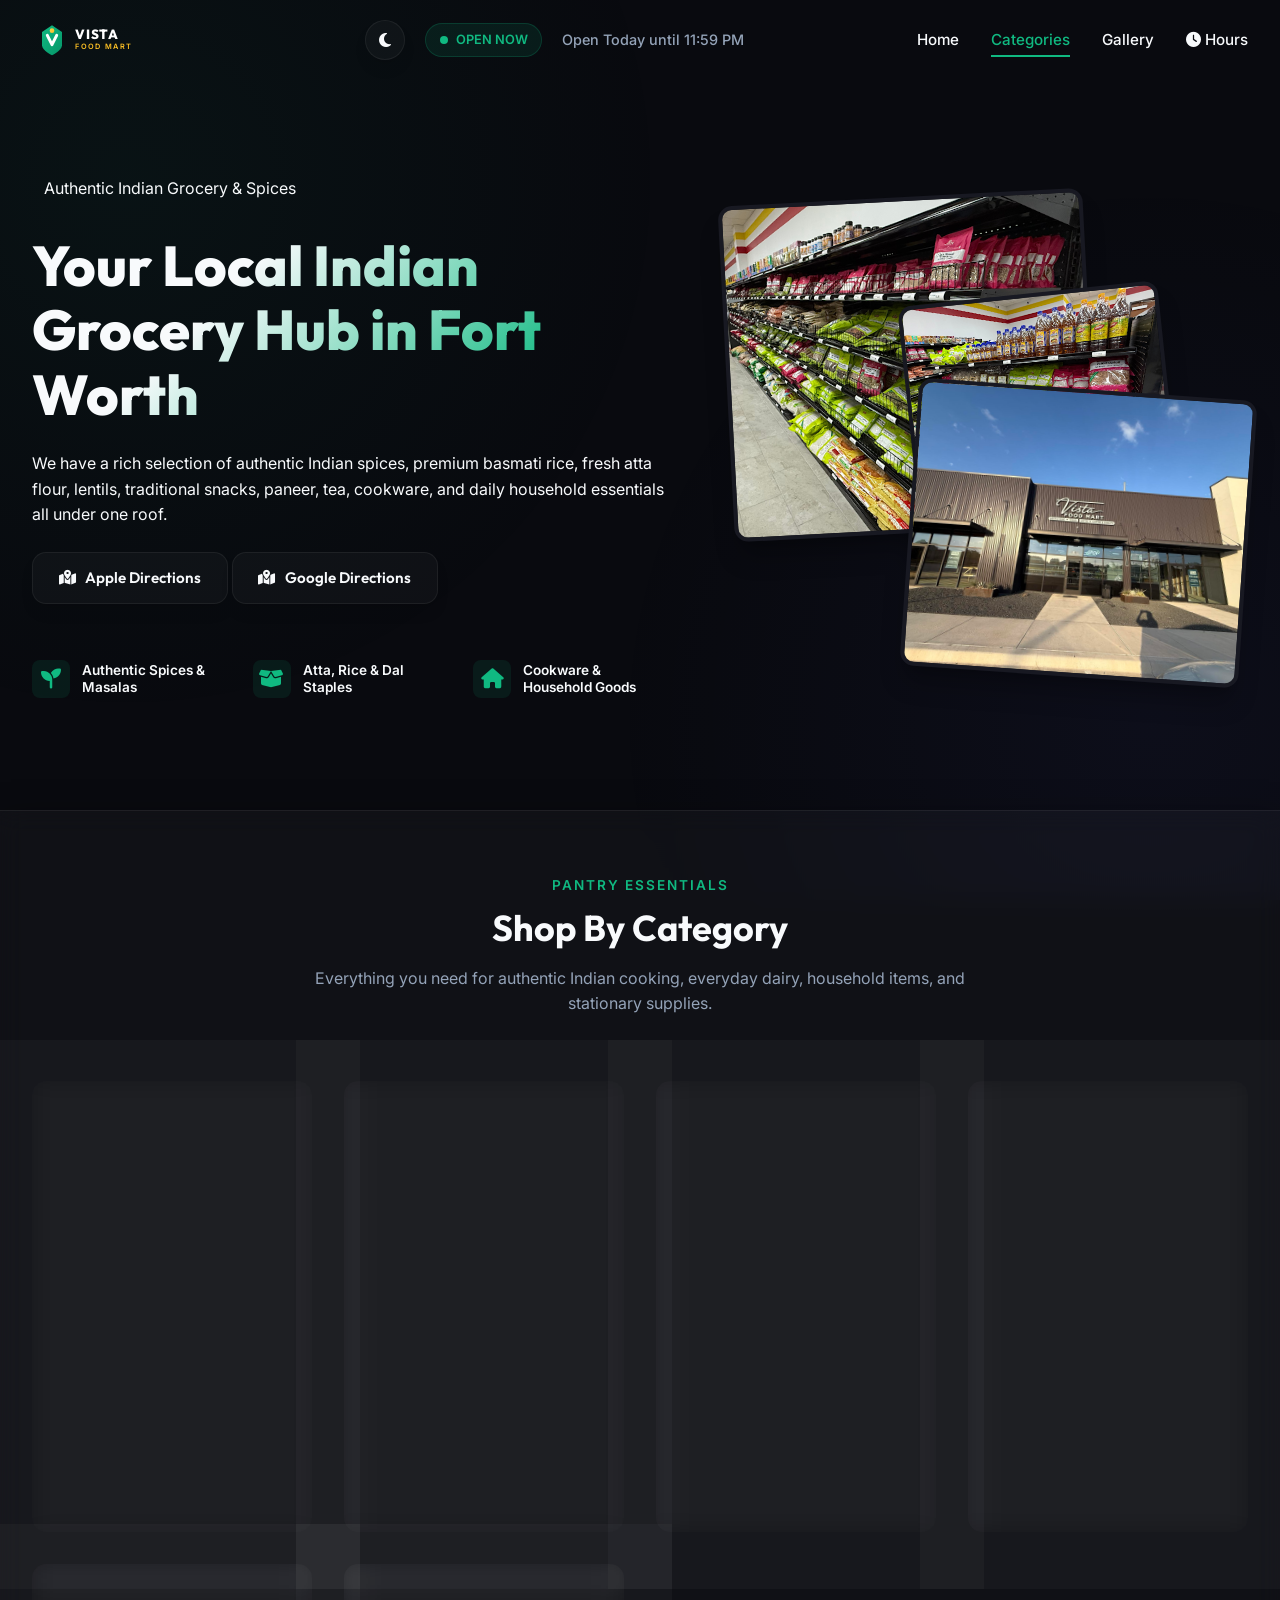
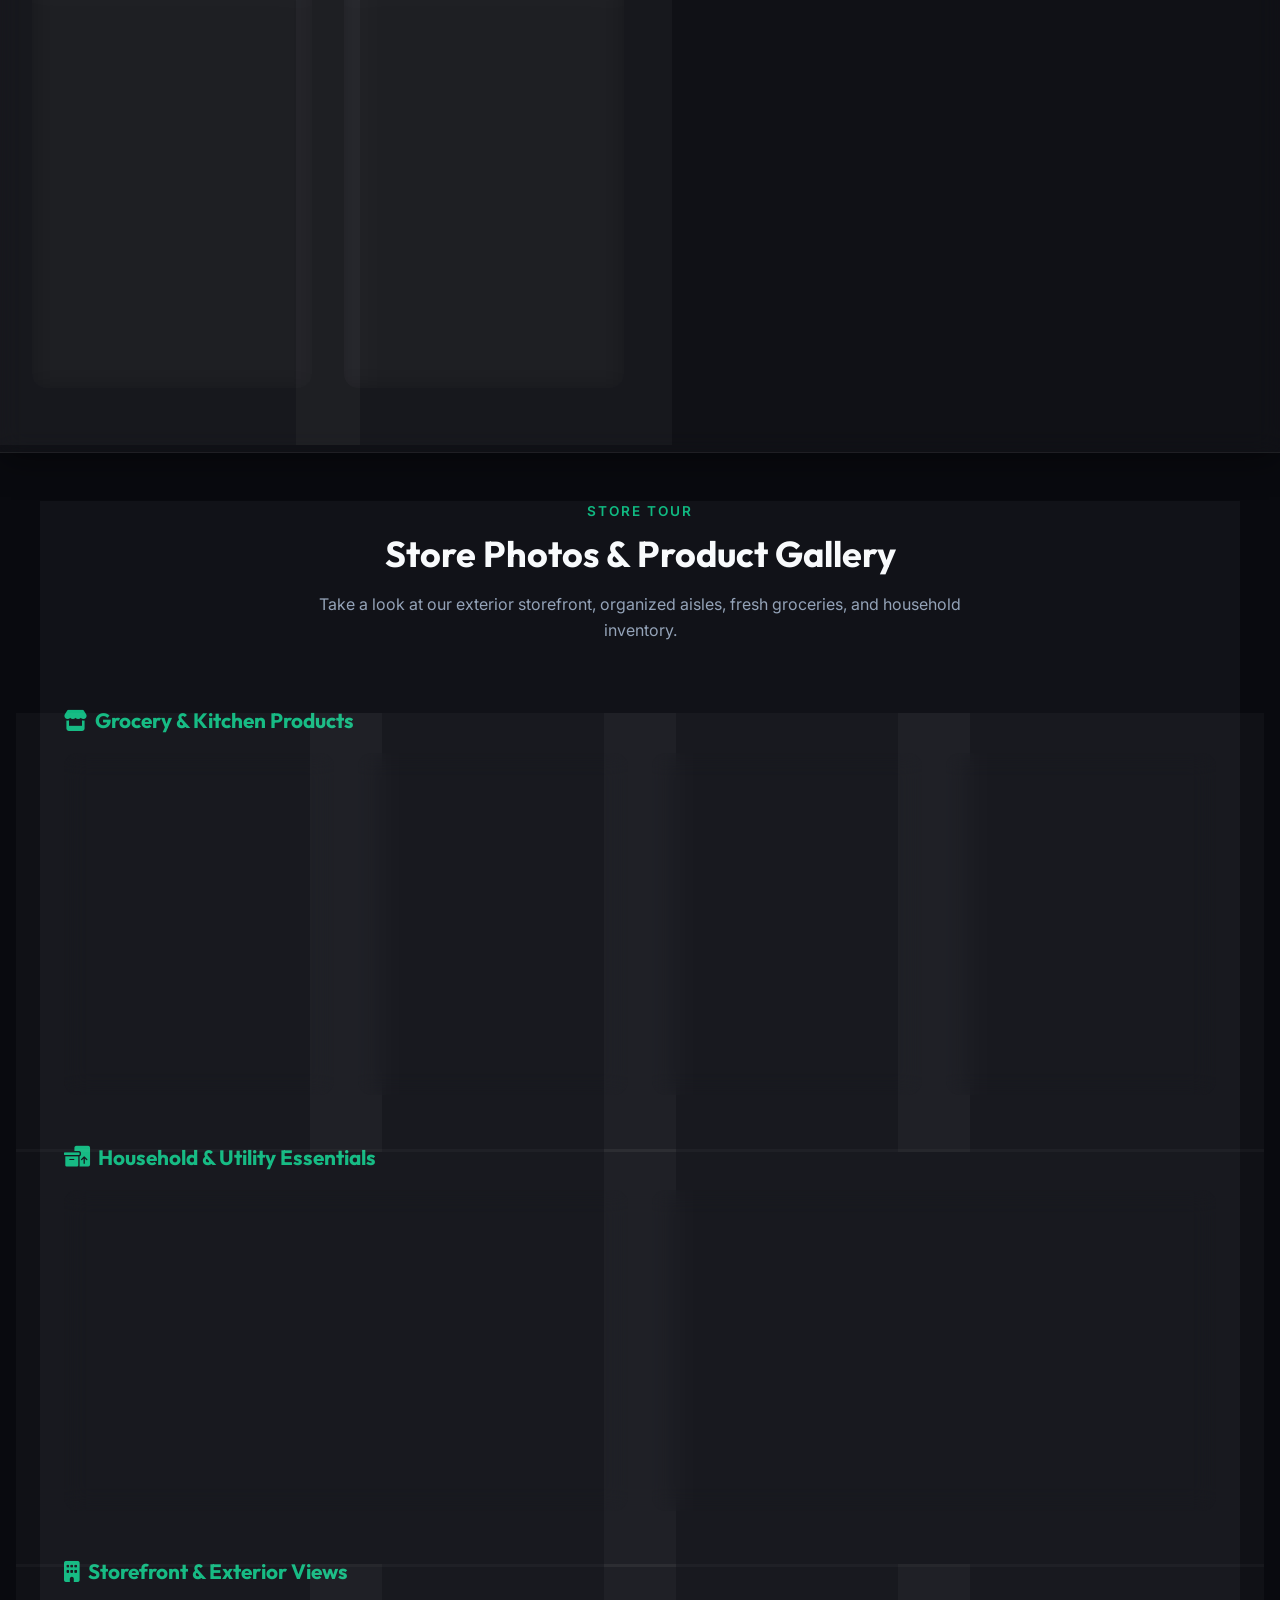
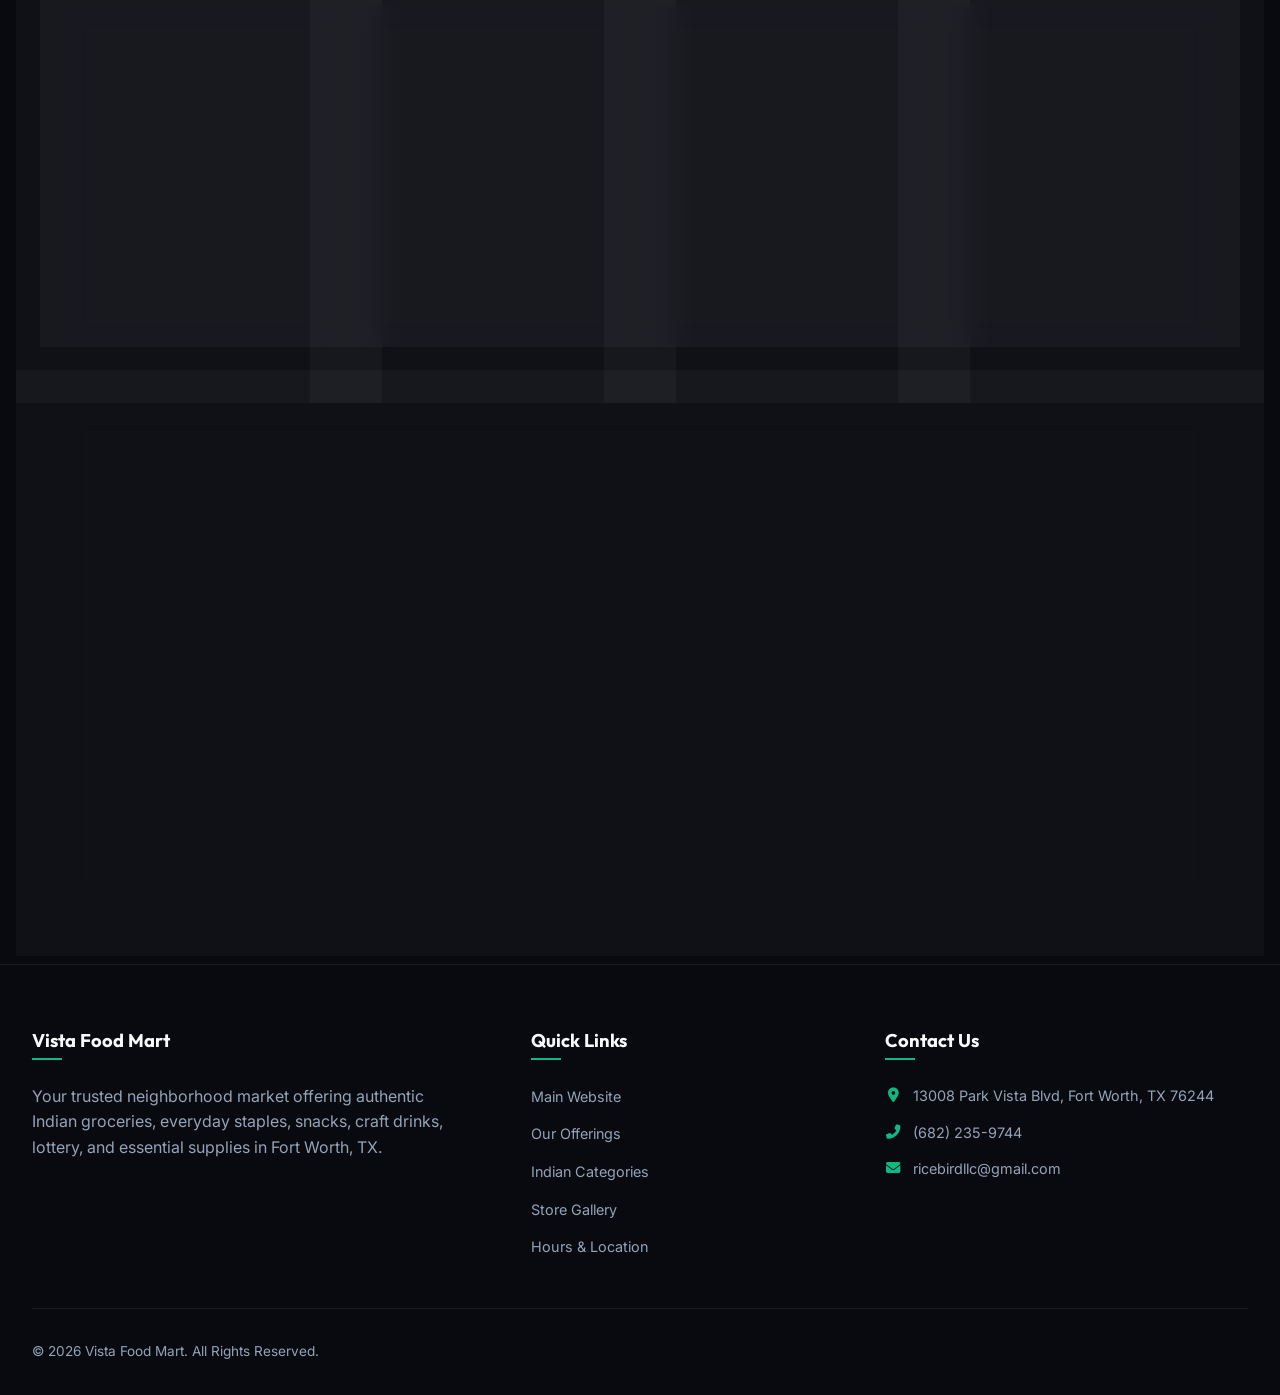
==== commit a9c50ce1: "commit" ====
--- a/indianstore.html
+++ b/indianstore.html
@@ -4,7 +4,7 @@
 <head>
 
 <!-- Google tag (gtag.js) -->
-<script async src="https://www.googletagmanager.com/gtag/js?id=G-W72ZN5SSTB">
+<!-- <script async src="https://www.googletagmanager.com/gtag/js?id=G-W72ZN5SSTB">
 </script>
 <script>
   window.dataLayer = window.dataLayer || [];
@@ -12,6 +12,21 @@
   gtag('js', new Date());
 
   gtag('config', 'G-W72ZN5SSTB');
+</script> -->
+
+<!-- Google tag -->
+<script async src="https://www.googletagmanager.com/gtag/js?id=AW-18372101392"></script>
+
+<script>
+window.dataLayer = window.dataLayer || [];
+function gtag(){dataLayer.push(arguments);}
+gtag('js', new Date());
+
+// Google Ads
+gtag('config', 'AW-18372101392');
+
+// Google Analytics
+gtag('config', 'G-W72ZN5SSTB');
 </script>
 
   <meta charset="UTF-8">
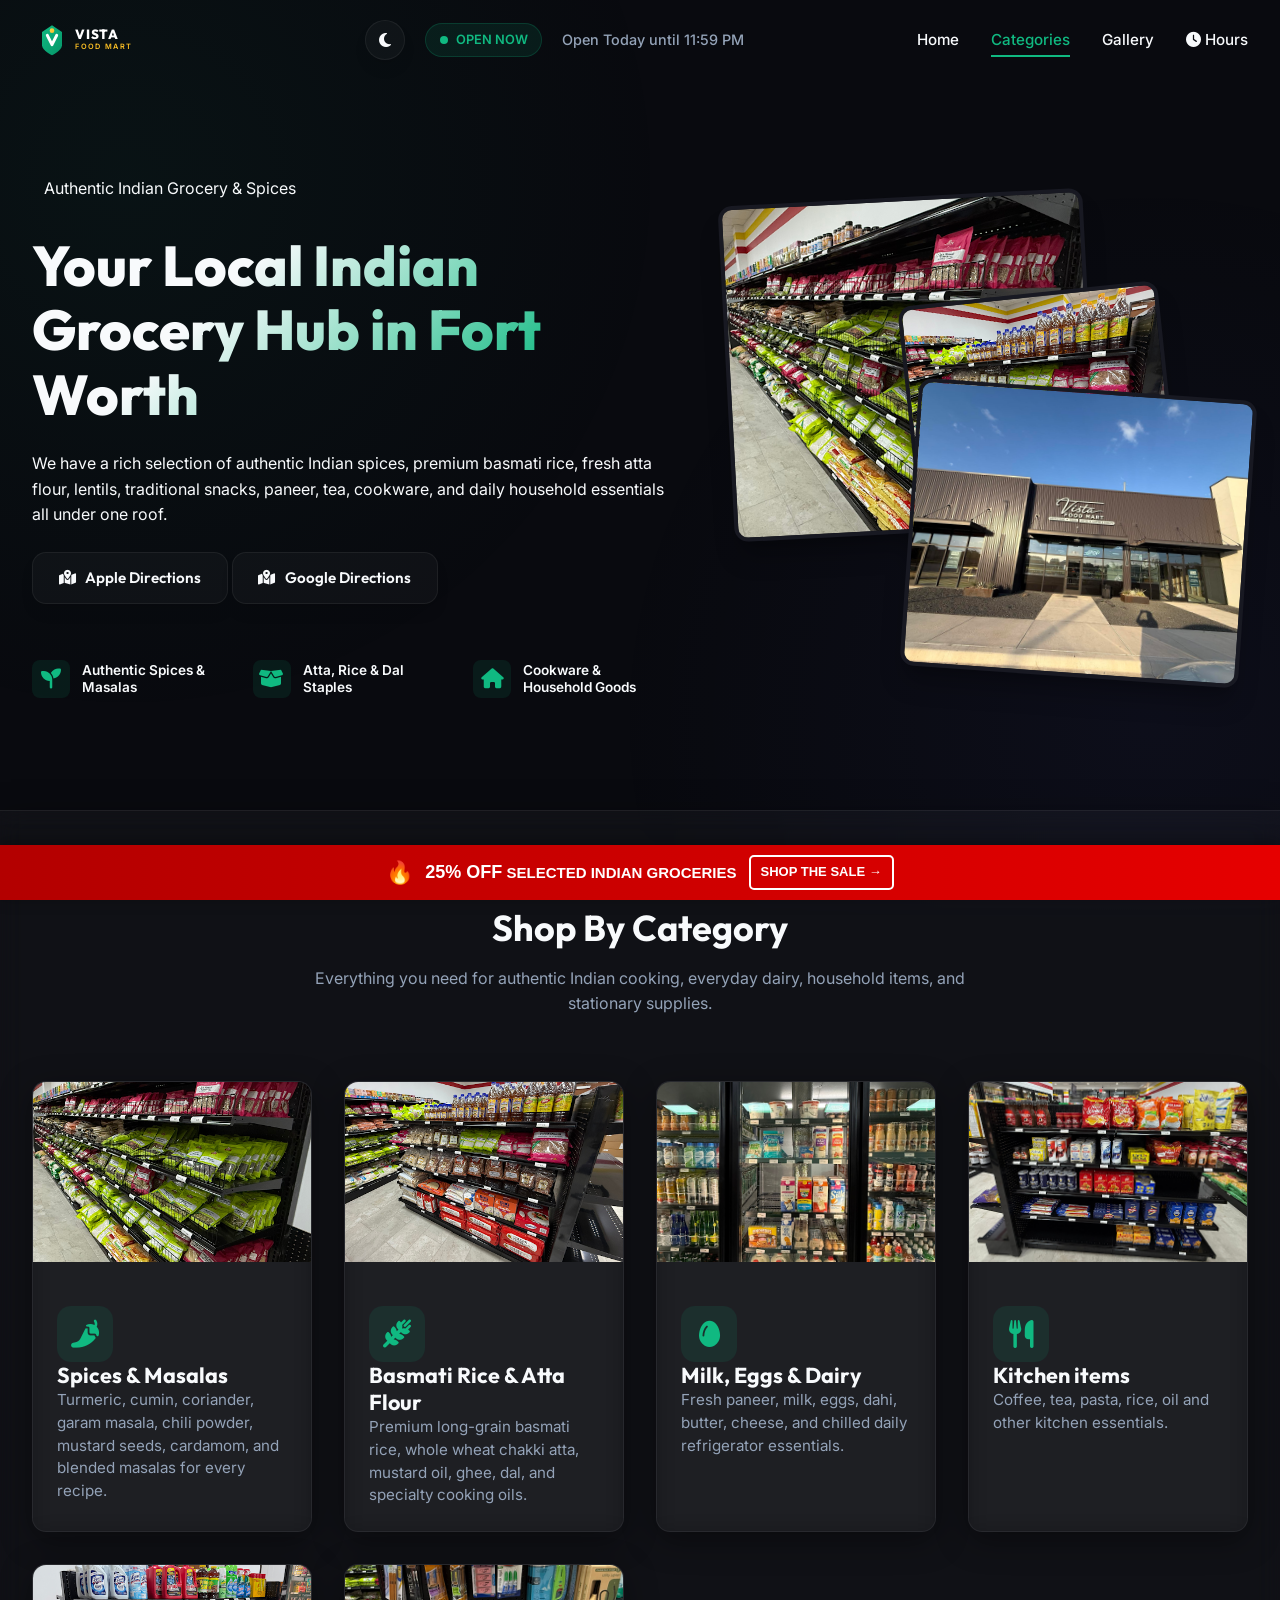
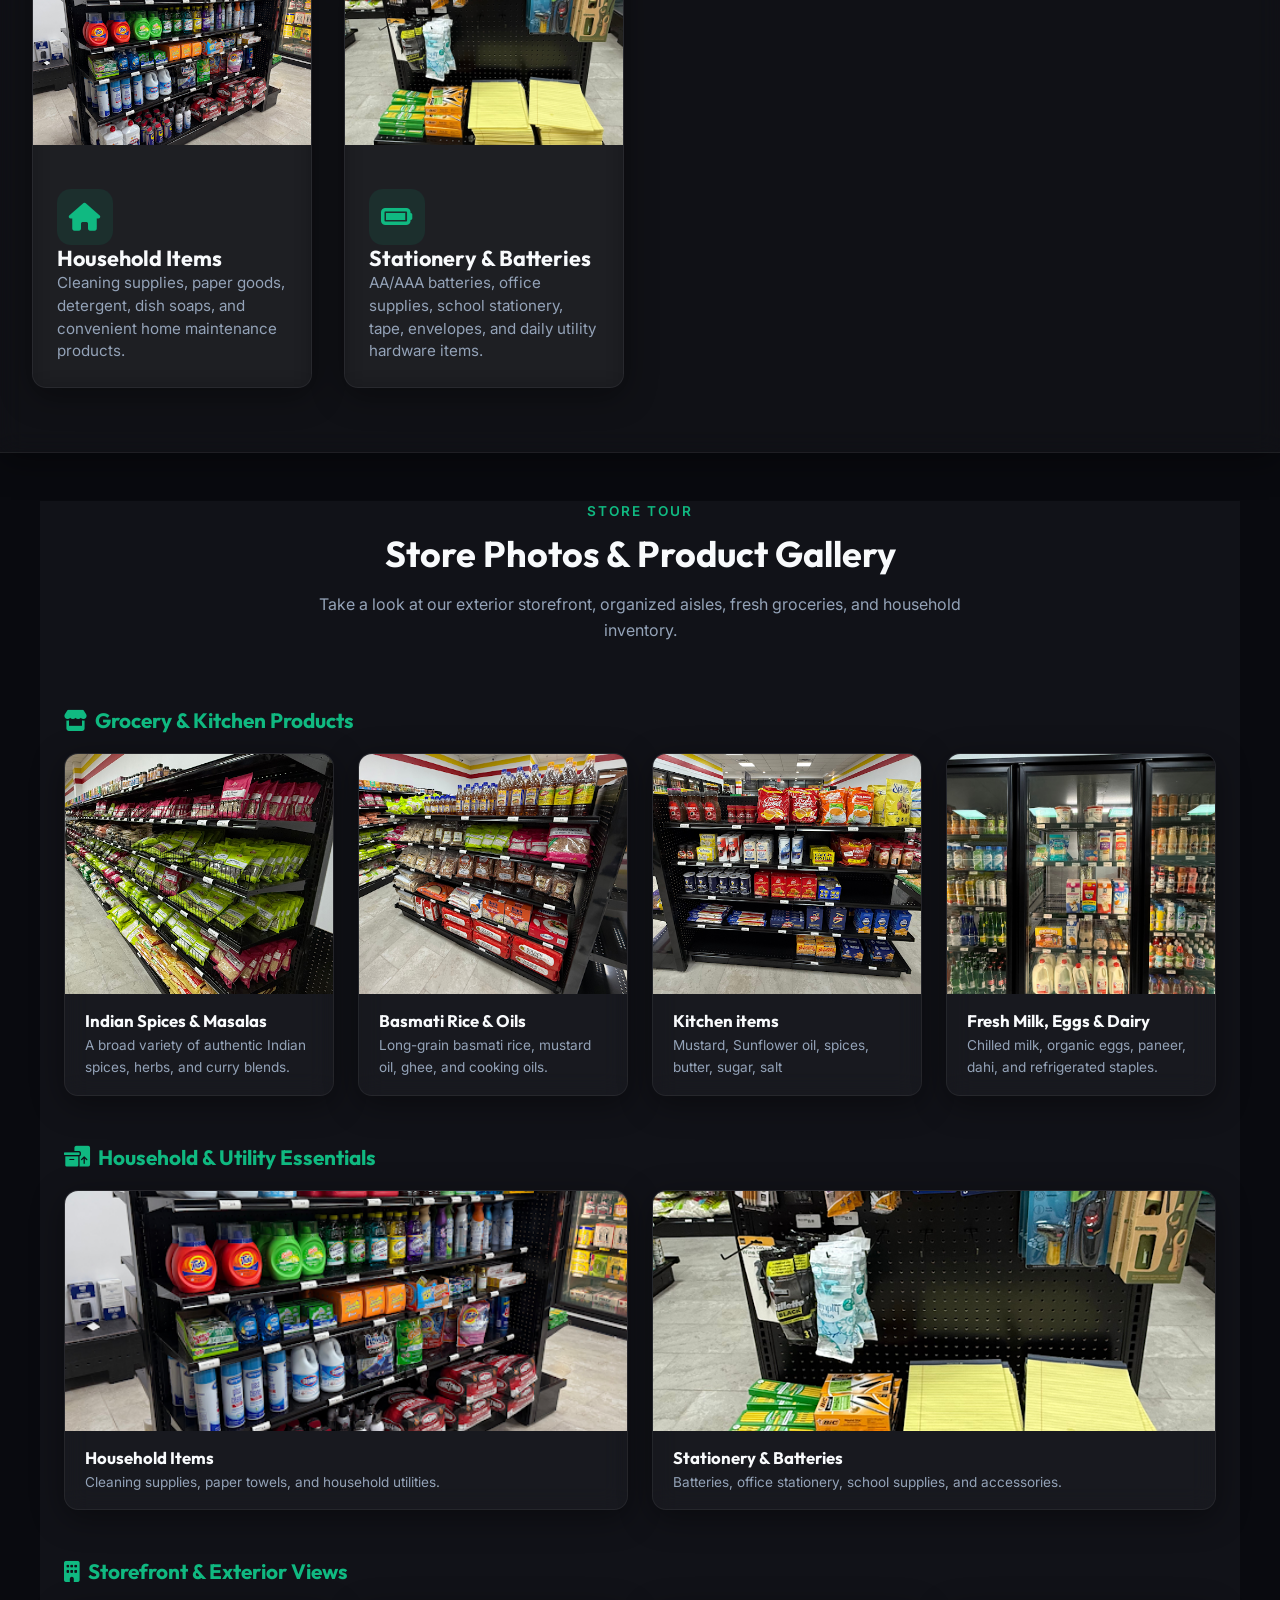
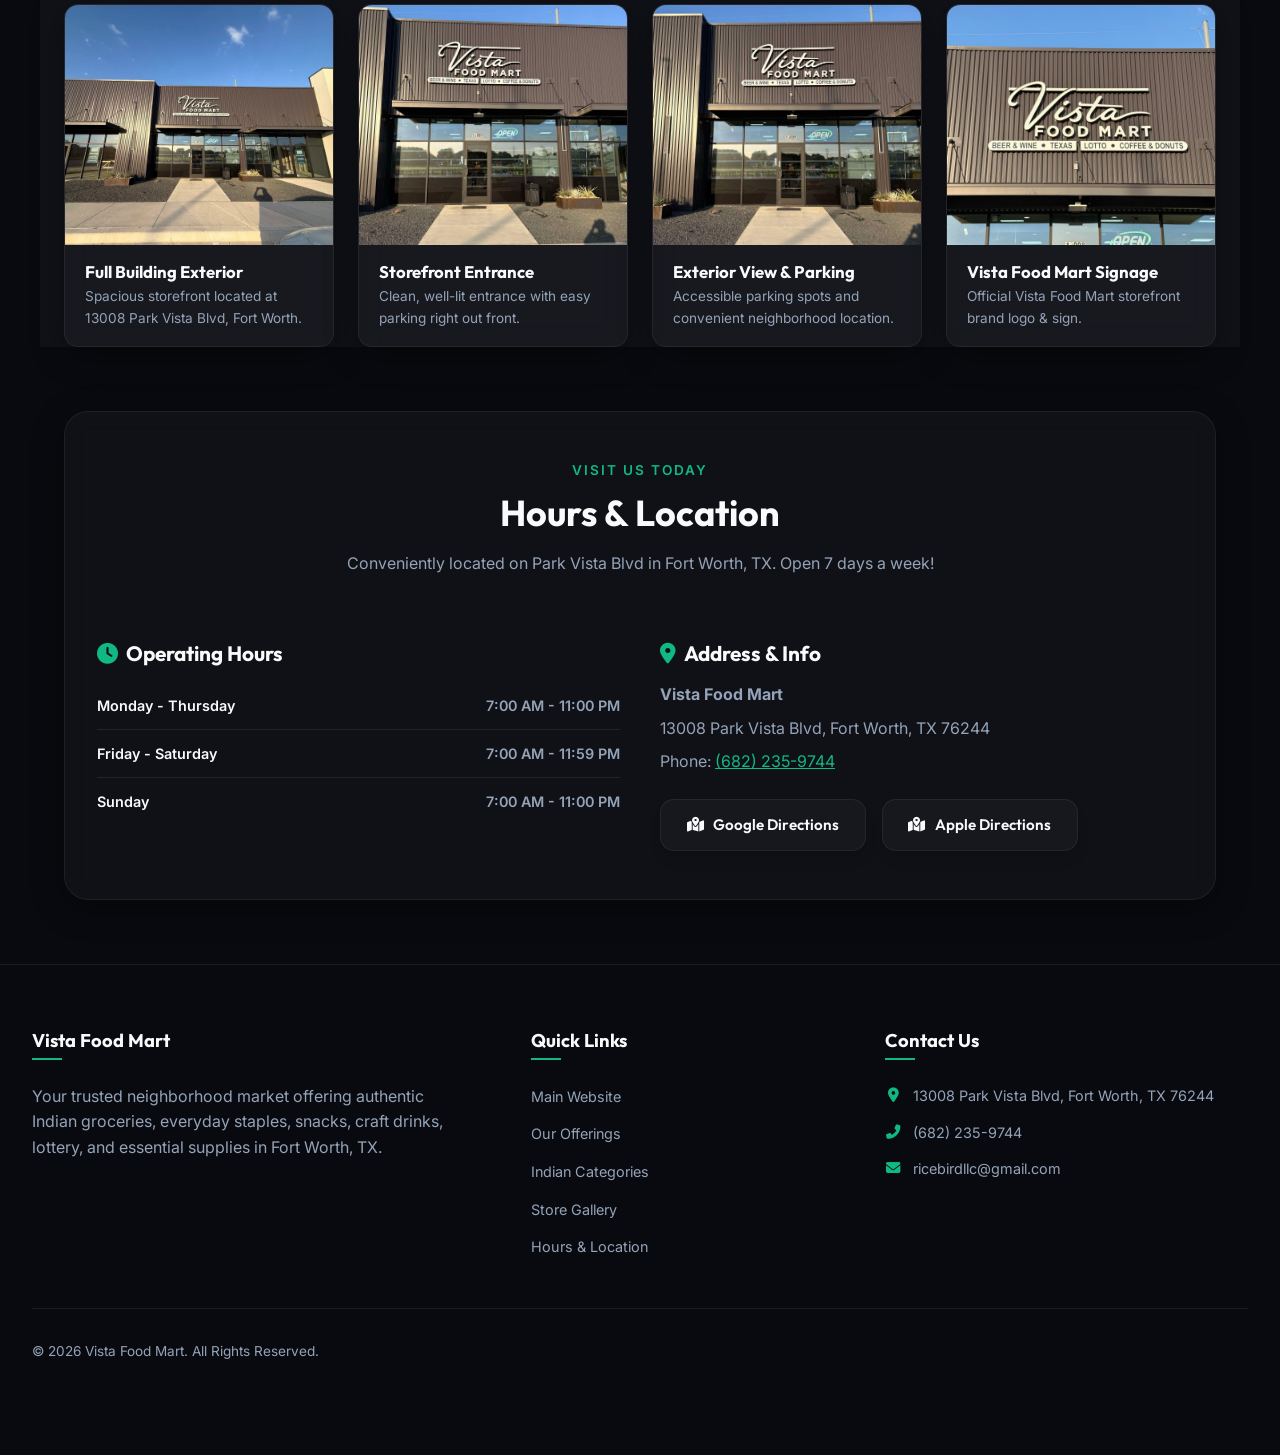
==== commit e0929d21: "promo" ====
--- a/indianstore.html
+++ b/indianstore.html
@@ -542,5 +542,165 @@
 
 
 </body>
+<!-- =========================================================
+     VISTA FOOD MART - PERMANENT BOTTOM PROMO BAR
+     ========================================================= -->
+
+<style>
+  .vf-promo-bottom {
+    position: fixed !important;
+    left: 0 !important;
+    right: 0 !important;
+    bottom: 0 !important;
+
+    width: 100% !important;
+    min-height: 48px;
+
+    box-sizing: border-box !important;
+
+    display: flex !important;
+    align-items: center !important;
+    justify-content: center !important;
+    gap: 12px;
+
+    padding: 10px 16px !important;
+
+    background: linear-gradient(
+      90deg,
+      #b30000,
+      #e60000,
+      #b30000,
+      #e60000
+    );
+
+    background-size: 300% 100%;
+
+    color: #ffffff !important;
+    text-decoration: none !important;
+
+    font-family: Arial, Helvetica, sans-serif;
+    font-size: 15px;
+    font-weight: 700;
+
+    box-shadow: 0 -3px 15px rgba(0, 0, 0, 0.35);
+
+    z-index: 2147483647 !important;
+
+    animation: vfPromoGradient 4s ease infinite;
+  }
+
+  .vf-promo-bottom strong {
+    font-size: 18px;
+    color: #ffffff !important;
+  }
+
+  .vf-promo-fire {
+    font-size: 22px;
+    display: inline-block;
+
+    animation: vfPromoPulse 1.2s ease-in-out infinite;
+  }
+
+  .vf-promo-shop {
+    padding: 5px 10px;
+
+    border: 2px solid #ffffff;
+    border-radius: 5px;
+
+    color: #ffffff !important;
+    font-size: 13px;
+    font-weight: 800;
+
+    white-space: nowrap;
+  }
+
+  @keyframes vfPromoGradient {
+    0% {
+      background-position: 0% 50%;
+    }
+
+    50% {
+      background-position: 100% 50%;
+    }
+
+    100% {
+      background-position: 0% 50%;
+    }
+  }
+
+  @keyframes vfPromoPulse {
+    0%,
+    100% {
+      transform: scale(1);
+    }
+
+    50% {
+      transform: scale(1.18);
+    }
+  }
+
+  /* Prevent the promo bar from covering the bottom of the page */
+  body {
+    padding-bottom: 60px !important;
+  }
+
+  /* =========================
+     MOBILE
+     ========================= */
+
+  @media (max-width: 600px) {
+
+    .vf-promo-bottom {
+      min-height: 52px;
+
+      padding: 8px 10px !important;
+
+      gap: 7px;
+
+      font-size: 12px;
+
+      text-align: center;
+    }
+
+    .vf-promo-bottom strong {
+      font-size: 15px;
+    }
+
+    .vf-promo-fire {
+      font-size: 18px;
+    }
+
+    .vf-promo-shop {
+      padding: 4px 6px;
+
+      font-size: 11px;
+    }
+
+    body {
+      padding-bottom: 65px !important;
+    }
+  }
+</style>
+
+<a
+  href="promo.html"
+  class="vf-promo-bottom"
+  aria-label="25% off selected Indian groceries - shop the sale"
+>
+  <span class="vf-promo-fire">🔥</span>
+
+  <span>
+    <strong>25% OFF</strong>
+    SELECTED INDIAN GROCERIES
+  </span>
+
+  <span class="vf-promo-shop">
+    SHOP THE SALE →
+  </span>
+</a>
+
+<!-- =========================================================
+     END VISTA FOOD MART PROMO BAR
+     ========================================================= -->
 
 </html>
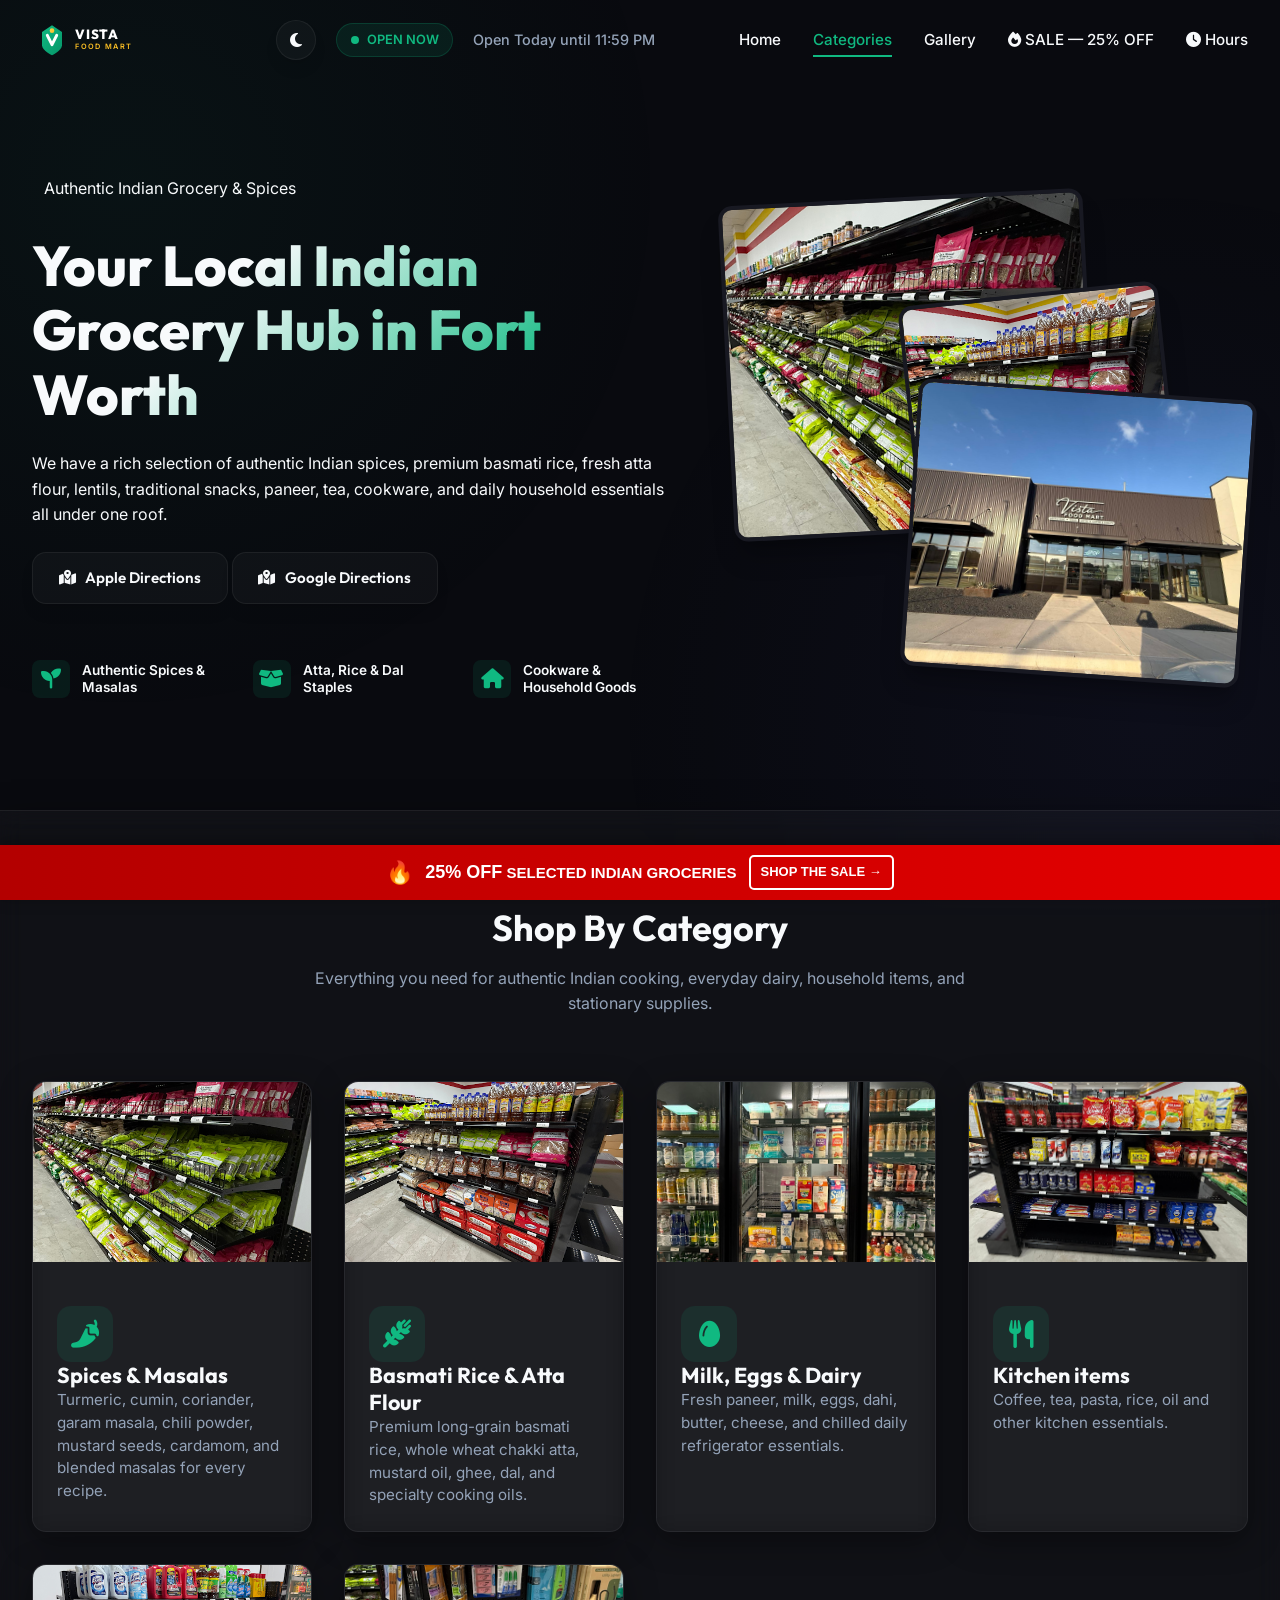
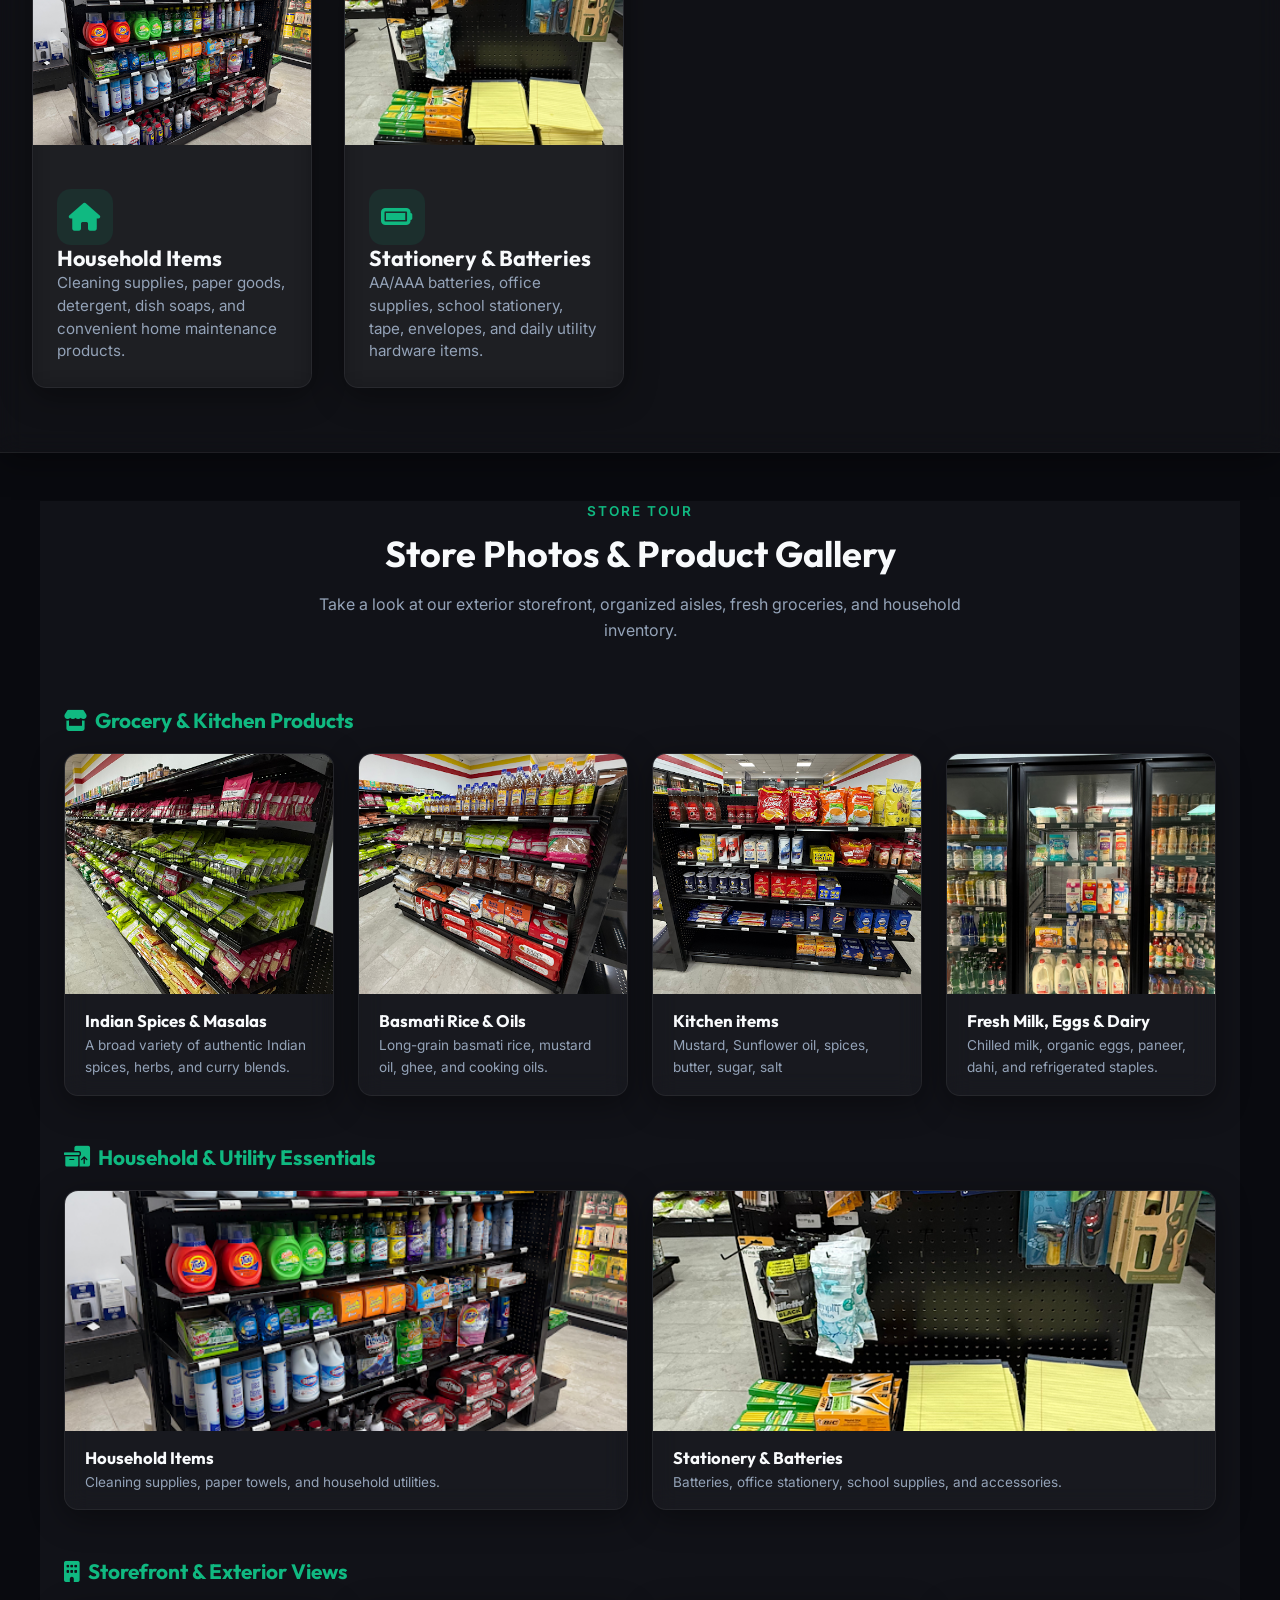
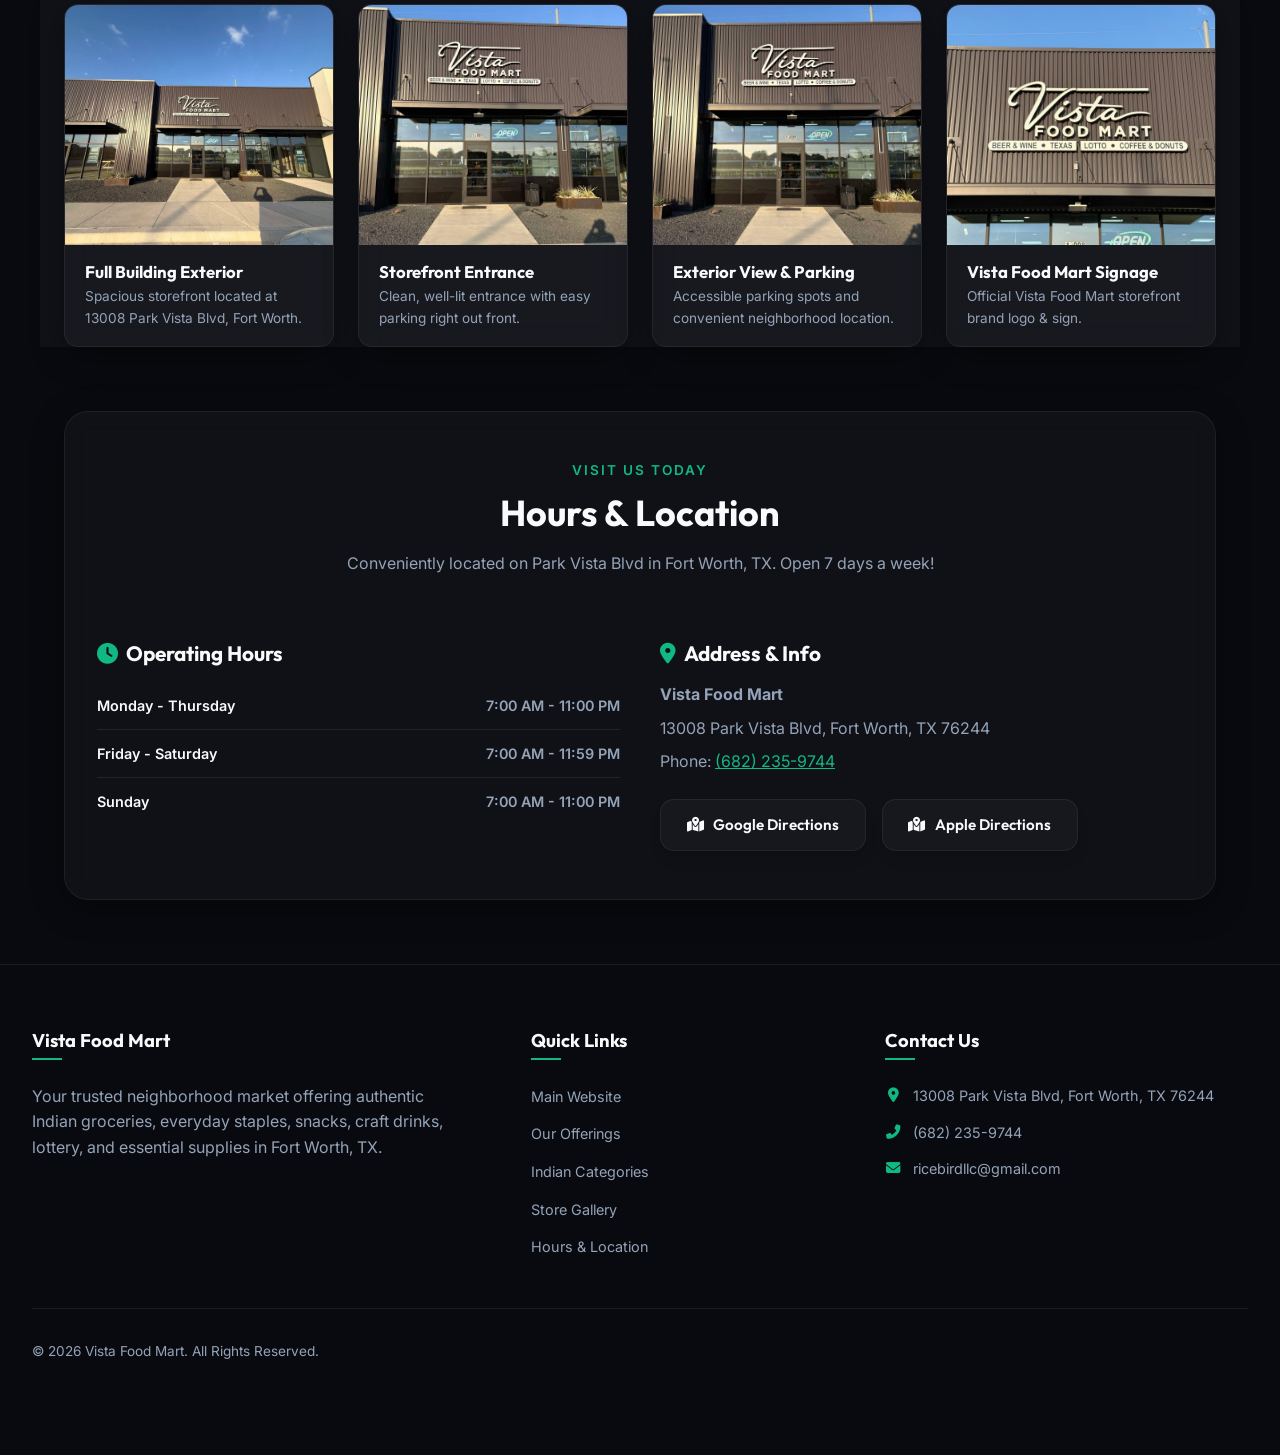
==== commit 11d6d10d: "ok" ====
--- a/indianstore.html
+++ b/indianstore.html
@@ -140,12 +140,25 @@
       </div>
 
       <!-- NAV MENU -->
-      <ul class="nav-menu" id="nav-menu">
-        <li><a href="index.html" class="nav-link">Home</a></li>
-        <li><a href="#categories" class="nav-link active">Categories</a></li>
-        <li><a href="#gallery" class="nav-link">Gallery</a></li>
-        <li><a href="#hours" class="nav-link"><i class="fas fa-clock"></i> Hours</a></li>
-      </ul>
+<ul class="nav-menu" id="nav-menu">
+  <li><a href="index.html" class="nav-link">Home</a></li>
+
+  <li><a href="#categories" class="nav-link active">Categories</a></li>
+
+  <li><a href="#gallery" class="nav-link">Gallery</a></li>
+
+  <li>
+    <a href="promo.html" class="nav-link sale-nav-link">
+      <i class="fas fa-fire"></i> SALE — 25% OFF
+    </a>
+  </li>
+
+  <li>
+    <a href="#hours" class="nav-link">
+      <i class="fas fa-clock"></i> Hours
+    </a>
+  </li>
+</ul>
     </div>
   </header>
 
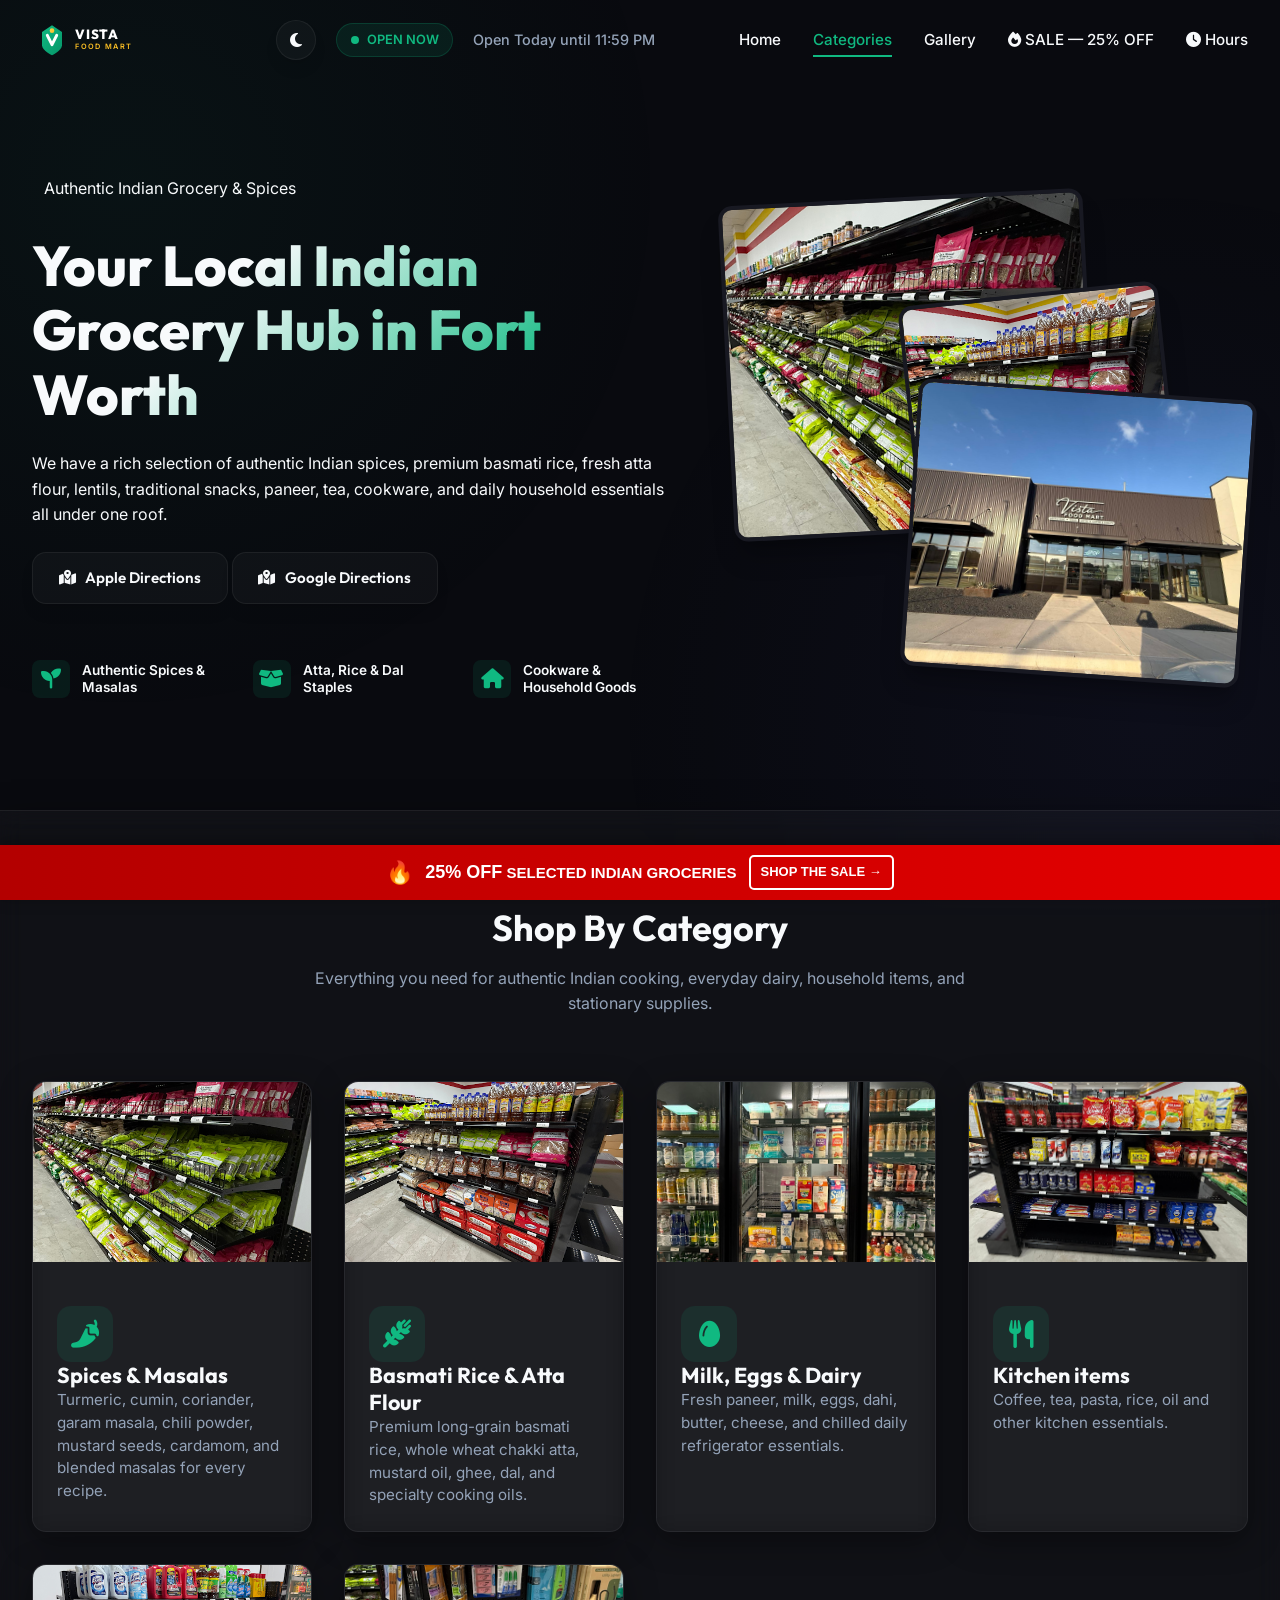
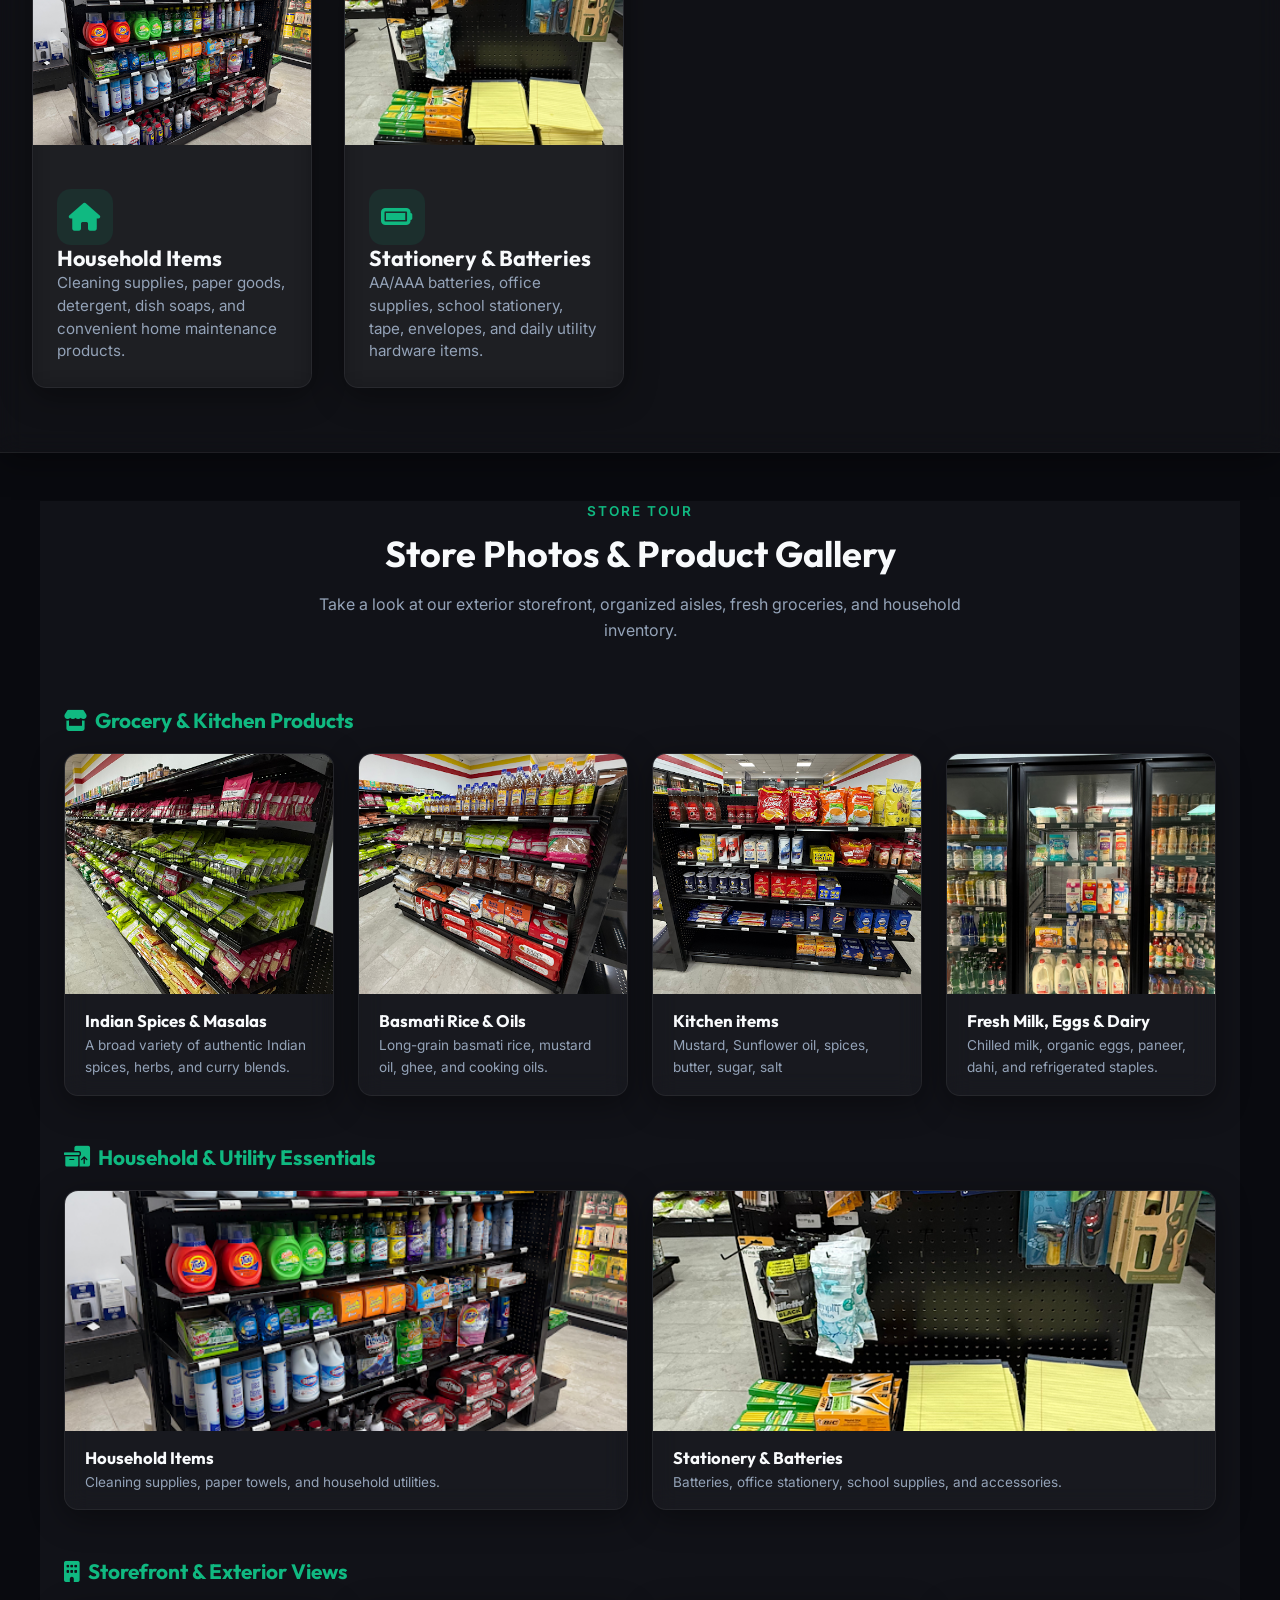
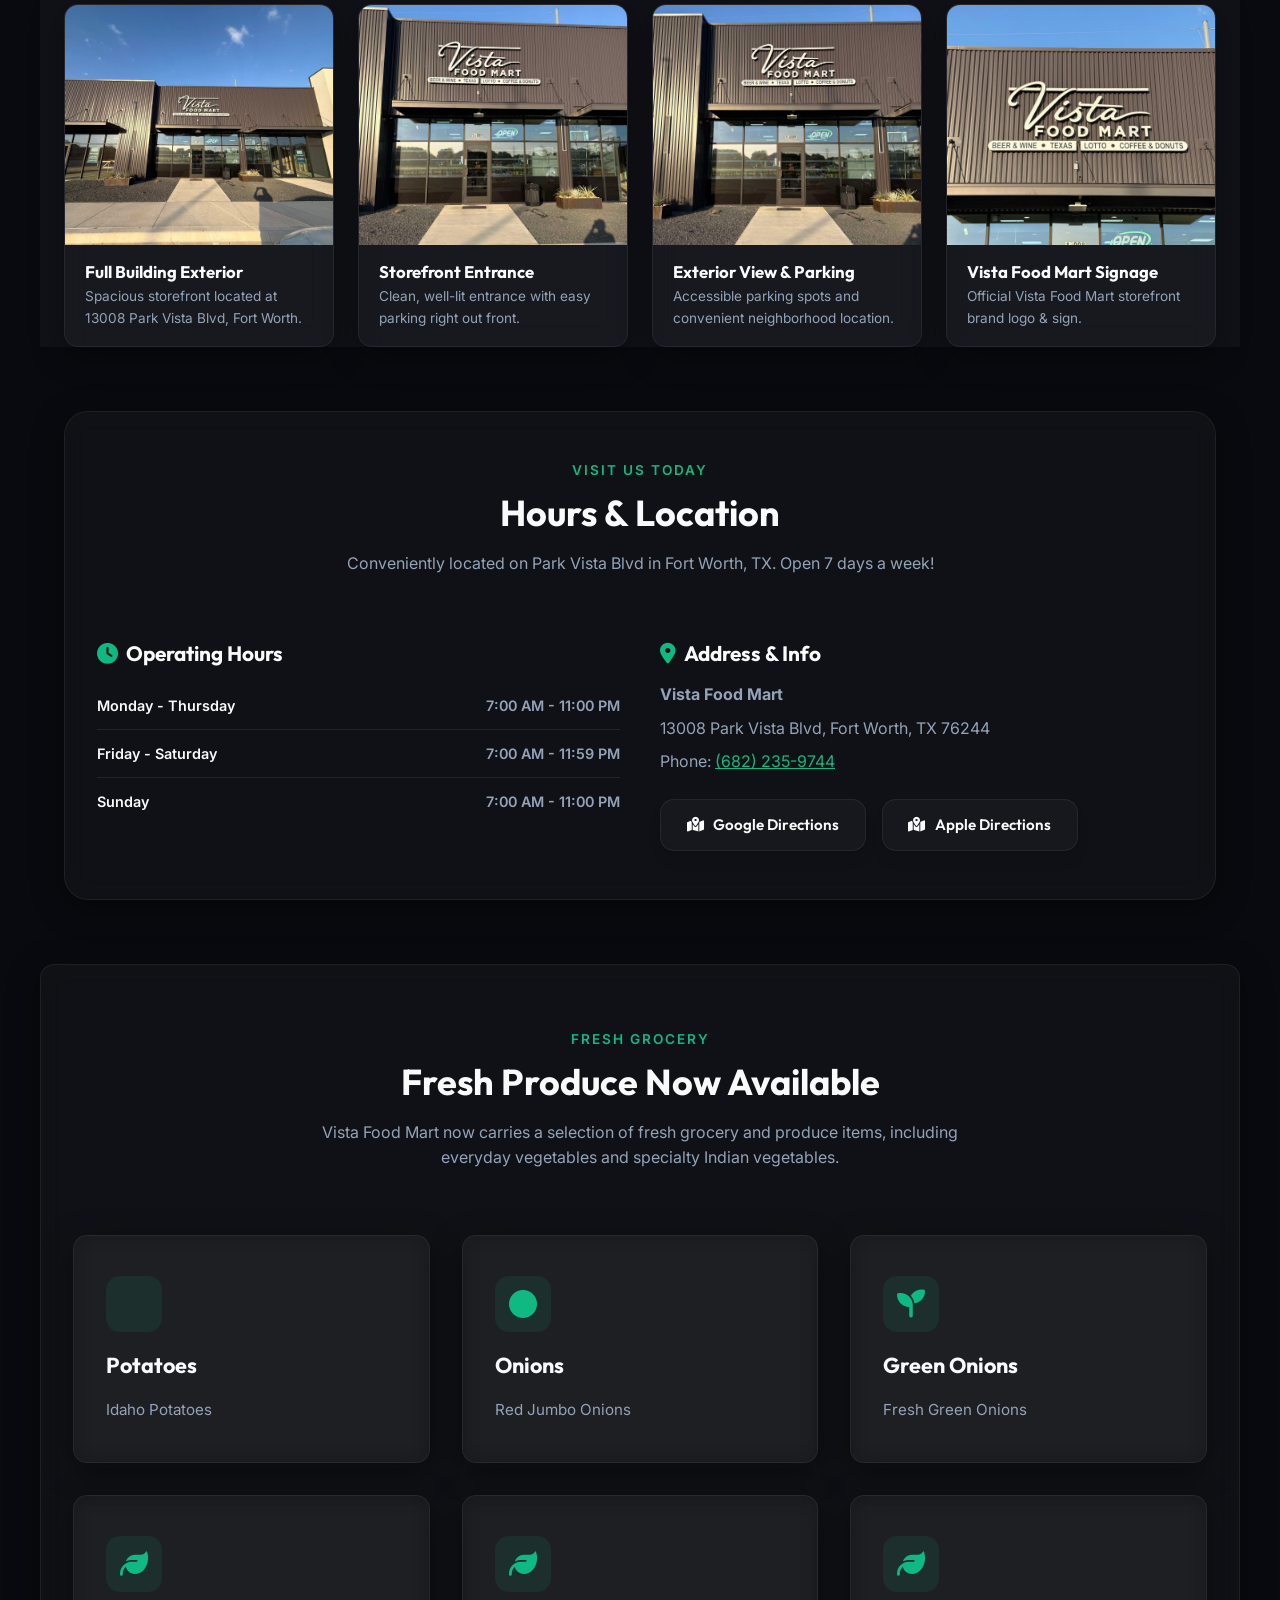
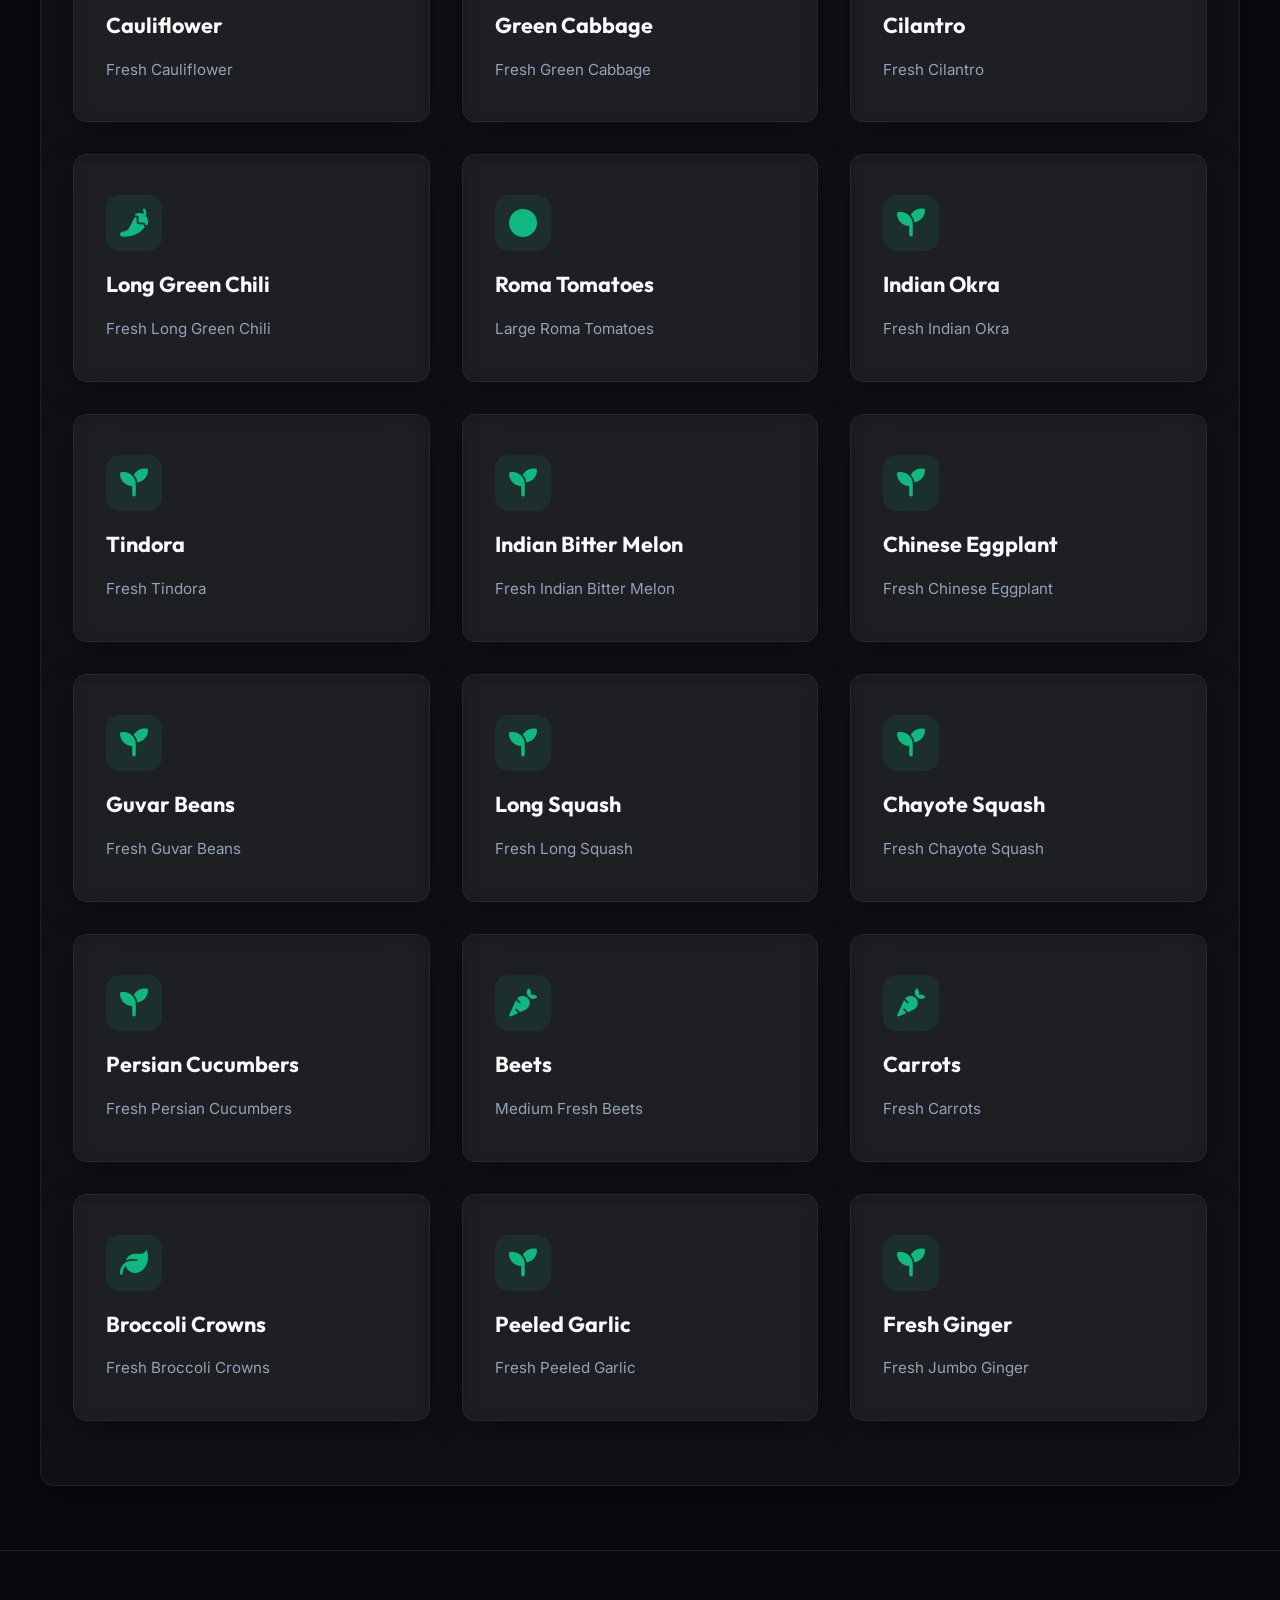
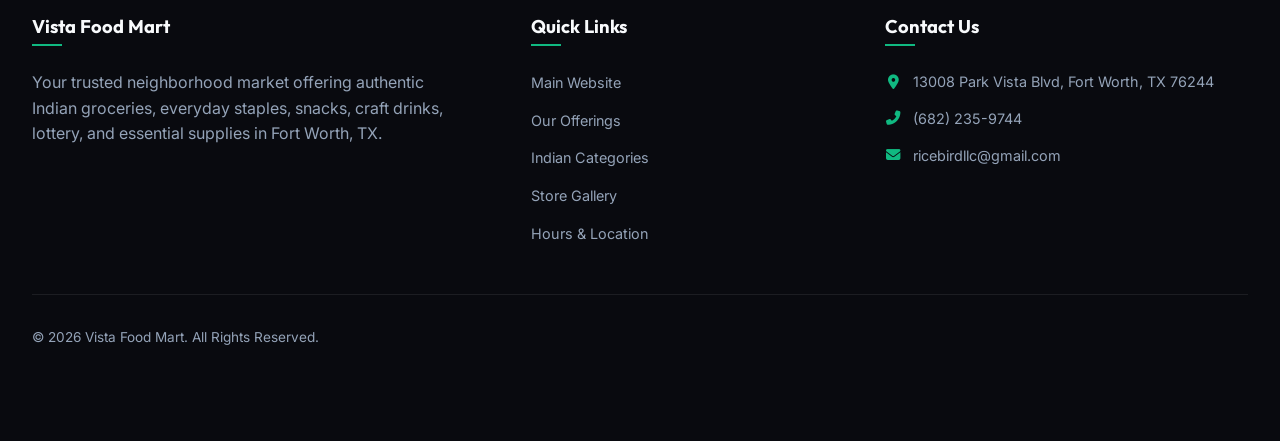
==== commit 33e42148: "test" ====
--- a/indianstore.html
+++ b/indianstore.html
@@ -50,7 +50,1593 @@
 
   <link rel="icon" type="image/png" href="./photo/logo.jpg">
   <link rel="stylesheet" href="https://cdnjs.cloudflare.com/ajax/libs/font-awesome/6.4.0/css/all.min.css">
-  <link rel="stylesheet" href="style.css">
+  <style>
+/* 
+   Vista Food Mart - Premium CSS Stylesheet
+   Designed for local SEO and Google Ads landing pages.
+*/
+
+/* Google Fonts Import */
+@import url('https://fonts.googleapis.com/css2?family=Inter:wght@300;400;500;600;700&family=Outfit:wght@400;500;600;700;800&display=swap');
+
+/* CSS Variables */
+:root {
+  --primary: #10b981;
+  --primary-rgb: 16, 185, 129;
+  --primary-hover: #059669;
+  --secondary: #fbbf24;
+  --secondary-rgb: 251, 191, 36;
+  --accent: #6366f1;
+  --danger: #ef4444;
+  --success: #10b981;
+
+  /* Dark Theme Default */
+  --bg-1: #090a0f;
+  --bg-2: #111218;
+  --bg-3: #181922;
+  --text-main: #f8fafc;
+  --text-muted: #94a3b8;
+  --border-color: rgba(255, 255, 255, 0.08);
+  --glass-bg: rgba(255, 255, 255, 0.03);
+  --glass-border: rgba(255, 255, 255, 0.06);
+  --glass-shadow: 0 8px 32px 0 rgba(0, 0, 0, 0.4);
+  --input-bg: rgba(255, 255, 255, 0.05);
+  --card-hover-bg: rgba(255, 255, 255, 0.06);
+
+  /* Fonts */
+  --font-title: 'Outfit', 'Inter', -apple-system, BlinkMacSystemFont, "Segoe UI", Roboto, sans-serif;
+  --font-body: 'Inter', -apple-system, BlinkMacSystemFont, "Segoe UI", Roboto, sans-serif;
+  --transition: all 0.3s cubic-bezier(0.4, 0, 0.2, 1);
+  --radius-sm: 8px;
+  --radius-md: 14px;
+  --radius-lg: 24px;
+  --radius-full: 9999px;
+  --shadow: 0 10px 15px -3px rgba(0, 0, 0, 0.1), 0 4px 6px -4px rgba(0, 0, 0, 0.1);
+  --shadow-lg: 0 20px 25px -5px rgba(0, 0, 0, 0.25), 0 8px 10px -6px rgba(0, 0, 0, 0.15);
+}
+
+/* Light Theme overrides */
+[data-theme="light"] {
+  --bg-1: #f8fafc;
+  --bg-2: #f1f5f9;
+  --bg-3: #ffffff;
+  --text-main: #0f172a;
+  --text-muted: #64748b;
+  --border-color: rgba(15, 23, 42, 0.08);
+  --glass-bg: rgba(255, 255, 255, 0.7);
+  --glass-border: rgba(15, 23, 42, 0.06);
+  --glass-shadow: 0 8px 32px 0 rgba(148, 163, 184, 0.15);
+  --input-bg: #ffffff;
+  --card-hover-bg: rgba(16, 185, 129, 0.05);
+}
+
+/* Reset and Global Styles */
+*,
+*::before,
+*::after {
+  box-sizing: border-box;
+  margin: 0;
+  padding: 0;
+}
+
+html {
+  scroll-behavior: smooth;
+  font-size: 16px;
+}
+
+body {
+  font-family: var(--font-body);
+  background-color: var(--bg-1);
+  color: var(--text-main);
+  line-height: 1.6;
+  overflow-x: hidden;
+  transition: background-color 0.4s ease, color 0.4s ease;
+}
+
+h1,
+h2,
+h3,
+h4,
+h5,
+h6 {
+  font-family: var(--font-title);
+  font-weight: 700;
+  line-height: 1.25;
+}
+
+a {
+  color: inherit;
+  text-decoration: none;
+  transition: var(--transition);
+}
+
+button,
+input,
+textarea,
+select {
+  font-family: inherit;
+  font-size: inherit;
+  background: none;
+  border: none;
+  outline: none;
+}
+
+img {
+  max-width: 100%;
+  height: auto;
+  display: block;
+}
+
+/* Custom Scrollbar */
+::-webkit-scrollbar {
+  width: 10px;
+}
+
+::-webkit-scrollbar-track {
+  background: var(--bg-2);
+}
+
+::-webkit-scrollbar-thumb {
+  background: var(--border-color);
+  border-radius: var(--radius-full);
+}
+
+::-webkit-scrollbar-thumb:hover {
+  background: var(--primary);
+}
+
+/* Background Gradients */
+.gradient-bg {
+  position: fixed;
+  top: 0;
+  left: 0;
+  width: 100vw;
+  height: 100vh;
+  z-index: -10;
+  pointer-events: none;
+  overflow: hidden;
+  background: radial-gradient(circle at 10% 20%, rgba(16, 185, 129, 0.05) 0%, transparent 40%),
+    radial-gradient(circle at 90% 80%, rgba(99, 102, 241, 0.05) 0%, transparent 40%);
+}
+
+/* Header & Navigation */
+header {
+  position: fixed;
+  top: 0;
+  left: 0;
+  width: 100%;
+  z-index: 100;
+  transition: var(--transition);
+  border-bottom: 1px solid transparent;
+}
+
+header.scrolled {
+  background: var(--glass-bg);
+  backdrop-filter: blur(16px);
+  -webkit-backdrop-filter: blur(16px);
+  border-bottom: 1px solid var(--glass-border);
+  box-shadow: var(--glass-shadow);
+}
+
+.nav-container {
+  display: flex;
+  justify-content: space-between;
+  align-items: center;
+  max-width: 1280px;
+  margin: 0 auto;
+  padding: 1.25rem 2rem;
+  transition: var(--transition);
+}
+
+header.scrolled .nav-container {
+  padding: 0.8rem 2rem;
+}
+
+.logo-wrapper {
+  display: flex;
+  align-items: center;
+  height: 40px;
+}
+
+.logo-wrapper svg {
+  height: 100%;
+  width: auto;
+}
+
+.nav-menu {
+  display: flex;
+  align-items: center;
+  gap: 2rem;
+  list-style: none;
+}
+
+.nav-link {
+  font-weight: 500;
+  font-size: 0.95rem;
+  padding: 0.5rem 0;
+  position: relative;
+}
+
+.nav-link::after {
+  content: '';
+  position: absolute;
+  bottom: 0;
+  left: 0;
+  width: 0;
+  height: 2px;
+  background: var(--primary);
+  transition: var(--transition);
+}
+
+.nav-link:hover {
+  color: var(--primary);
+}
+
+.nav-link:hover::after,
+.nav-link.active::after {
+  width: 100%;
+}
+
+.nav-link.active {
+  color: var(--primary);
+}
+
+/* Header Utilities */
+.nav-utils {
+  display: flex;
+  align-items: center;
+  gap: 1.25rem;
+}
+
+/* Theme Toggle Button */
+.theme-btn {
+  background: var(--glass-bg);
+  border: 1px solid var(--glass-border);
+  width: 40px;
+  height: 40px;
+  border-radius: var(--radius-full);
+  display: flex;
+  align-items: center;
+  justify-content: center;
+  cursor: pointer;
+  color: var(--text-main);
+  box-shadow: var(--shadow);
+  transition: var(--transition);
+}
+
+.theme-btn:hover {
+  transform: scale(1.05);
+  border-color: var(--primary);
+  color: var(--primary);
+}
+
+.theme-btn .sun-icon {
+  display: none;
+}
+
+[data-theme="light"] .theme-btn .moon-icon {
+  display: none;
+}
+
+[data-theme="light"] .theme-btn .sun-icon {
+  display: block;
+}
+
+/* Open Status Badge */
+.live-status-badge {
+  display: inline-flex;
+  align-items: center;
+  gap: 0.5rem;
+  font-size: 0.8rem;
+  font-weight: 600;
+  text-transform: uppercase;
+  padding: 0.35rem 0.85rem;
+  border-radius: var(--radius-full);
+  background: rgba(var(--primary-rgb), 0.1);
+  color: var(--primary);
+  border: 1px solid rgba(var(--primary-rgb), 0.2);
+}
+
+.live-status-badge.closed {
+  background: rgba(239, 68, 68, 0.1);
+  color: var(--danger);
+  border: 1px solid rgba(239, 68, 68, 0.2);
+}
+
+.live-status-badge .indicator-dot {
+  width: 8px;
+  height: 8px;
+  border-radius: var(--radius-full);
+  background-color: currentColor;
+  animation: pulse 1.8s infinite;
+}
+
+@keyframes pulse {
+  0% {
+    transform: scale(0.9);
+    opacity: 0.7;
+  }
+
+  50% {
+    transform: scale(1.2);
+    opacity: 1;
+  }
+
+  100% {
+    transform: scale(0.9);
+    opacity: 0.7;
+  }
+}
+
+/* Mobile Menu Toggle
+.menu-toggle {
+  display: none;
+  font-size: 1.5rem;
+  cursor: pointer;
+  color: var(--text-main);
+} */
+
+/* Buttons Styling */
+.btn {
+  display: inline-flex;
+  align-items: center;
+  justify-content: center;
+  gap: 0.6rem;
+  font-family: var(--font-title);
+  font-weight: 600;
+  font-size: 0.95rem;
+  padding: 0.8rem 1.6rem;
+  border-radius: var(--radius-md);
+  cursor: pointer;
+  transition: var(--transition);
+  box-shadow: var(--shadow);
+}
+
+.btn-primary {
+  background: linear-gradient(135deg, var(--primary), var(--primary-hover));
+  color: #ffffff;
+}
+
+.btn-primary:hover {
+  transform: translateY(-2px);
+  box-shadow: 0 10px 20px -10px rgba(var(--primary-rgb), 0.5);
+}
+
+.btn-secondary {
+  background: var(--glass-bg);
+  color: var(--text-main);
+  border: 1px solid var(--glass-border);
+}
+
+.btn-secondary:hover {
+  background: var(--card-hover-bg);
+  border-color: var(--primary);
+  color: var(--primary);
+  transform: translateY(-2px);
+}
+
+.btn-sm {
+  padding: 0.5rem 1rem;
+  font-size: 0.85rem;
+  border-radius: var(--radius-sm);
+}
+
+/* Page Layout */
+section {
+  padding: 7rem 2rem 5rem 2rem;
+  max-width: 1280px;
+  margin: 0 auto;
+}
+
+.section-header {
+  text-align: center;
+  margin-bottom: 4rem;
+  max-width: 700px;
+  margin-left: auto;
+  margin-right: auto;
+}
+
+.section-subtitle {
+  color: var(--primary);
+  font-weight: 600;
+  text-transform: uppercase;
+  font-size: 0.85rem;
+  letter-spacing: 2px;
+  margin-bottom: 0.5rem;
+  display: block;
+}
+.hours-link {
+  display: flex;
+  align-items: center;
+  gap: 0.4rem;
+}
+
+/* small status dot */
+.nav-status-dot {
+  width: 8px;
+  height: 8px;
+  border-radius: 50%;
+  background: var(--danger);
+  box-shadow: 0 0 6px rgba(239, 68, 68, 0.6);
+  transition: var(--transition);
+}
+
+/* OPEN state */
+.nav-status-dot.open {
+  background: var(--success);
+  box-shadow: 0 0 6px rgba(16, 185, 129, 0.7);
+}
+.section-title {
+  font-size: 2.25rem;
+  margin-bottom: 1rem;
+}
+
+.section-desc {
+  color: var(--text-muted);
+}
+
+/* Glass Card Component */
+.glass-card {
+  background: var(--glass-bg);
+  backdrop-filter: blur(12px);
+  -webkit-backdrop-filter: blur(12px);
+  border: 1px solid var(--glass-border);
+  border-radius: var(--radius-md);
+  box-shadow: var(--glass-shadow);
+  transition: var(--transition);
+}
+
+/* Hero Section */
+#hero {
+  padding-top: 10rem;
+  padding-bottom: 6rem;
+  display: grid;
+  grid-template-columns: 1.1fr 0.9fr;
+  align-items: center;
+  gap: 3.5rem;
+  min-height: 90vh;
+}
+
+.hero-content {
+  display: flex;
+  flex-direction: column;
+  gap: 1.5rem;
+}
+
+.hero-title-tag {
+  display: flex;
+  align-items: center;
+  gap: 0.75rem;
+  margin-bottom: 0.5rem;
+}
+
+.hero-title {
+  font-size: 3.5rem;
+  line-height: 1.15;
+  font-weight: 800;
+  background: linear-gradient(135deg, var(--text-main) 30%, var(--primary) 80%);
+  -webkit-background-clip: text;
+  -webkit-text-fill-color: transparent;
+}
+
+.hero-desc {
+  font-size: 1.15rem;
+  color: var(--text-muted);
+  max-width: 600px;
+}
+
+.hero-actions {
+  display: flex;
+  gap: 1rem;
+  flex-wrap: wrap;
+  margin-top: 1rem;
+}
+
+.hero-features {
+  display: grid;
+  grid-template-columns: repeat(3, 1fr);
+  gap: 1.5rem;
+  margin-top: 2rem;
+}
+
+.hero-feat-item {
+  display: flex;
+  align-items: center;
+  gap: 0.75rem;
+}
+
+.hero-feat-icon {
+  width: 38px;
+  height: 38px;
+  background: rgba(var(--primary-rgb), 0.1);
+  color: var(--primary);
+  border-radius: var(--radius-sm);
+  display: flex;
+  align-items: center;
+  justify-content: center;
+  font-size: 1.25rem;
+  flex-shrink: 0;
+}
+
+.hero-feat-text {
+  font-size: 0.85rem;
+  font-weight: 600;
+  line-height: 1.2;
+}
+
+/* Visual Collage / Rotating Showcase */
+.hero-visual {
+  position: relative;
+  height: 480px;
+  display: flex;
+  align-items: center;
+  justify-content: center;
+}
+
+.collage-container {
+  position: relative;
+  width: 100%;
+  height: 100%;
+}
+
+.collage-photo {
+  position: absolute;
+  border-radius: var(--radius-md);
+  box-shadow: var(--shadow-lg);
+  overflow: hidden;
+  border: 4px solid var(--bg-3);
+  transition: var(--transition);
+  cursor: pointer;
+}
+
+.collage-photo img {
+  width: 100%;
+  height: 100%;
+  object-fit: cover;
+  transition: transform 0.5s ease;
+}
+
+.collage-photo:hover {
+  transform: scale(1.05) translateY(-5px) rotate(0deg) !important;
+  z-index: 10 !important;
+  box-shadow: 0 25px 50px -12px rgba(0, 0, 0, 0.5);
+}
+
+.collage-photo:hover img {
+  transform: scale(1.1);
+}
+
+/* Specifying positions for 3 key real photos */
+.photo-1 {
+  width: 70%;
+  height: 70%;
+  top: 0;
+  left: 0;
+  transform: rotate(-3deg);
+  z-index: 1;
+}
+
+.photo-2 {
+  width: 65%;
+  height: 60%;
+  bottom: 0;
+  right: 0;
+  transform: rotate(4deg);
+  z-index: 3;
+}
+
+.photo-3 {
+  width: 50%;
+  height: 50%;
+  top: 20%;
+  right: 15%;
+  transform: rotate(-6deg);
+  z-index: 2;
+}
+
+/* Core Highlights Section */
+#services {
+  background-color: var(--bg-2);
+  position: relative;
+}
+
+.services-grid {
+  display: grid;
+  grid-template-columns: repeat(auto-fit, minmax(280px, 1fr));
+  gap: 2rem;
+}
+
+.service-card {
+  padding: 2.5rem 2rem;
+  display: flex;
+  flex-direction: column;
+  gap: 1.25rem;
+}
+
+.service-card:hover {
+  transform: translateY(-8px);
+  border-color: var(--primary);
+  box-shadow: var(--shadow-lg);
+}
+
+.service-icon {
+  width: 56px;
+  height: 56px;
+  background: rgba(var(--primary-rgb), 0.1);
+  color: var(--primary);
+  border-radius: var(--radius-md);
+  display: flex;
+  align-items: center;
+  justify-content: center;
+  font-size: 1.75rem;
+  transition: var(--transition);
+}
+
+.service-card:hover .service-icon {
+  background: var(--primary);
+  color: #ffffff;
+  transform: rotateY(180deg);
+}
+
+.service-title {
+  font-size: 1.35rem;
+}
+
+.service-desc {
+  color: var(--text-muted);
+  font-size: 0.95rem;
+  line-height: 1.5;
+}
+
+/* Interactive Product Catalog Section */
+.catalog-filter-bar {
+  display: flex;
+  justify-content: center;
+  gap: 0.75rem;
+  margin-bottom: 3rem;
+  flex-wrap: wrap;
+}
+
+.filter-btn {
+  font-family: var(--font-title);
+  font-weight: 600;
+  font-size: 0.9rem;
+  padding: 0.6rem 1.2rem;
+  border-radius: var(--radius-full);
+  background: var(--glass-bg);
+  border: 1px solid var(--glass-border);
+  color: var(--text-main);
+  cursor: pointer;
+  transition: var(--transition);
+}
+
+.filter-btn:hover,
+.filter-btn.active {
+  background: var(--primary);
+  border-color: var(--primary);
+  color: #ffffff;
+  box-shadow: 0 4px 12px rgba(var(--primary-rgb), 0.25);
+}
+
+/* Gallery Filter Bar Styling */
+.gallery-filter-bar {
+  display: flex;
+  justify-content: center;
+  gap: 0.75rem;
+  margin-bottom: 3rem;
+  flex-wrap: wrap;
+}
+
+.gallery-filter-btn {
+  font-family: var(--font-title);
+  font-weight: 600;
+  font-size: 0.9rem;
+  padding: 0.6rem 1.2rem;
+  border-radius: var(--radius-full);
+  background: var(--glass-bg);
+  border: 1px solid var(--glass-border);
+  color: var(--text-main);
+  cursor: pointer;
+  transition: var(--transition);
+}
+
+.gallery-filter-btn:hover,
+.gallery-filter-btn.active {
+  background: var(--primary);
+  border-color: var(--primary);
+  color: #ffffff;
+  box-shadow: 0 4px 12px rgba(var(--primary-rgb), 0.25);
+}
+
+.catalog-grid {
+  display: grid;
+  grid-template-columns: repeat(auto-fill, minmax(260px, 1fr));
+  gap: 2rem;
+}
+
+.product-card {
+  display: flex;
+  flex-direction: column;
+  overflow: hidden;
+  height: 100%;
+}
+
+.product-card:hover {
+  transform: translateY(-5px);
+  border-color: var(--primary);
+  box-shadow: var(--shadow-lg);
+}
+
+.product-image-container {
+  height: 180px;
+  background: var(--bg-1);
+  position: relative;
+  overflow: hidden;
+  border-bottom: 1px solid var(--border-color);
+  display: flex;
+  align-items: center;
+  justify-content: center;
+}
+
+.product-image-container img {
+  max-height: 90%;
+  max-width: 90%;
+  object-fit: contain;
+  transition: transform 0.3s ease;
+}
+
+.product-card:hover .product-image-container img {
+  transform: scale(1.08);
+}
+
+.product-tag {
+  position: absolute;
+  top: 10px;
+  left: 10px;
+  background: rgba(0, 0, 0, 0.75);
+  color: var(--secondary);
+  font-size: 0.75rem;
+  font-weight: 700;
+  padding: 0.25rem 0.6rem;
+  border-radius: var(--radius-sm);
+  backdrop-filter: blur(4px);
+  text-transform: uppercase;
+}
+
+.product-info {
+  padding: 1.5rem;
+  display: flex;
+  flex-direction: column;
+  gap: 0.75rem;
+  flex-grow: 1;
+}
+
+.product-meta {
+  display: flex;
+  justify-content: space-between;
+  align-items: center;
+}
+
+.product-category {
+  font-size: 0.75rem;
+  font-weight: 700;
+  text-transform: uppercase;
+  color: var(--primary);
+  letter-spacing: 1px;
+}
+
+.product-availability {
+  font-size: 0.75rem;
+  font-weight: 600;
+  color: var(--text-muted);
+}
+
+.product-name {
+  font-size: 1.15rem;
+  font-weight: 700;
+}
+
+.product-description {
+  font-size: 0.88rem;
+  color: var(--text-muted);
+  line-height: 1.4;
+  flex-grow: 1;
+}
+
+.product-footer {
+  display: flex;
+  justify-content: space-between;
+  align-items: center;
+  margin-top: 0.5rem;
+}
+
+.product-specialty {
+  font-size: 0.75rem;
+  color: var(--secondary);
+  font-weight: 600;
+  display: flex;
+  align-items: center;
+  gap: 0.25rem;
+}
+
+/* Store Tour Gallery */
+#gallery {
+  background-color: var(--bg-2);
+}
+
+.gallery-grid {
+  display: grid;
+  grid-template-columns: repeat(auto-fill, minmax(280px, 1fr));
+  gap: 1.5rem;
+  transition: opacity 0.2s ease;
+}
+
+.gallery-item {
+  position: relative;
+  aspect-ratio: 4 / 3;
+  overflow: hidden;
+  border-radius: var(--radius-md);
+  border: 1px solid var(--border-color);
+  box-shadow: var(--shadow);
+  cursor: pointer;
+}
+
+.gallery-item img {
+  width: 100%;
+  height: 100%;
+  object-fit: cover;
+  transition: transform 0.5s cubic-bezier(0.4, 0, 0.2, 1);
+}
+
+.gallery-overlay {
+  position: absolute;
+  top: 0;
+  left: 0;
+  width: 100%;
+  height: 100%;
+  background: linear-gradient(to top, rgba(0, 0, 0, 0.8) 0%, rgba(0, 0, 0, 0.2) 60%, transparent 100%);
+  display: flex;
+  flex-direction: column;
+  justify-content: flex-end;
+  padding: 1.5rem;
+  opacity: 0;
+  transition: var(--transition);
+}
+
+.gallery-item:hover img {
+  transform: scale(1.1);
+}
+
+.gallery-item:hover .gallery-overlay {
+  opacity: 1;
+}
+
+.gallery-tag {
+  align-self: flex-start;
+  font-size: 0.7rem;
+  font-weight: 700;
+  text-transform: uppercase;
+  background: var(--primary);
+  color: #ffffff;
+  padding: 0.2rem 0.5rem;
+  border-radius: var(--radius-sm);
+  margin-bottom: 0.5rem;
+}
+
+.gallery-title {
+  font-size: 1.1rem;
+  font-weight: 700;
+  color: #ffffff;
+}
+
+/* Lightbox Modal */
+.lightbox {
+  position: fixed;
+  top: 0;
+  left: 0;
+  width: 100vw;
+  height: 100vh;
+  background: rgba(9, 10, 15, 0.95);
+  backdrop-filter: blur(10px);
+  z-index: 1000;
+  display: none;
+  align-items: center;
+  justify-content: center;
+  opacity: 0;
+  transition: opacity 0.3s ease;
+}
+
+.lightbox.active {
+  display: flex;
+  opacity: 1;
+}
+
+.lightbox-content {
+  position: relative;
+  max-width: 90vw;
+  max-height: 80vh;
+  display: flex;
+  flex-direction: column;
+  align-items: center;
+}
+
+.lightbox-img {
+  max-width: 100%;
+  max-height: 75vh;
+  border-radius: var(--radius-sm);
+  box-shadow: 0 25px 50px -12px rgba(0, 0, 0, 0.8);
+  border: 1px solid rgba(255, 255, 255, 0.1);
+  transform: scale(0.95);
+  transition: transform 0.3s ease;
+}
+
+.lightbox.active .lightbox-img {
+  transform: scale(1);
+}
+
+.lightbox-caption {
+  color: #ffffff;
+  margin-top: 1rem;
+  font-family: var(--font-title);
+  font-weight: 600;
+  text-align: center;
+}
+
+.lightbox-close {
+  position: absolute;
+  top: -40px;
+  right: 0;
+  font-size: 2rem;
+  color: #ffffff;
+  cursor: pointer;
+  background: none;
+  border: none;
+}
+
+.lightbox-close:hover {
+  color: var(--primary);
+}
+
+.lightbox-nav {
+  position: absolute;
+  top: 50%;
+  transform: translateY(-50%);
+  background: rgba(255, 255, 255, 0.1);
+  border: 1px solid rgba(255, 255, 255, 0.15);
+  width: 50px;
+  height: 50px;
+  border-radius: var(--radius-full);
+  display: flex;
+  align-items: center;
+  justify-content: center;
+  color: #ffffff;
+  font-size: 1.5rem;
+  cursor: pointer;
+  transition: var(--transition);
+}
+
+.lightbox-nav:hover {
+  background: var(--primary);
+  color: #ffffff;
+}
+
+.lightbox-prev {
+  left: -80px;
+}
+
+.lightbox-next {
+  right: -80px;
+}
+
+/* Reviews / Testimonials Section */
+.reviews-container {
+  position: relative;
+  max-width: 800px;
+  margin: 0 auto;
+  overflow: hidden;
+  padding: 1rem;
+}
+
+.reviews-track {
+  display: flex;
+  transition: transform 0.5s ease-in-out;
+}
+
+.review-slide {
+  min-width: 100%;
+  box-sizing: border-box;
+  padding: 0 1rem;
+}
+
+.review-card {
+  padding: 3rem 2.5rem;
+  display: flex;
+  flex-direction: column;
+  gap: 1.5rem;
+  position: relative;
+}
+
+.review-card::before {
+  content: '“';
+  position: absolute;
+  top: 15px;
+  left: 20px;
+  font-size: 6rem;
+  font-family: var(--font-title);
+  color: rgba(var(--primary-rgb), 0.08);
+  line-height: 1;
+}
+
+.review-rating {
+  color: var(--secondary);
+  font-size: 1.25rem;
+}
+
+.review-text {
+  font-size: 1.1rem;
+  font-style: italic;
+  line-height: 1.7;
+}
+
+.review-author {
+  display: flex;
+  align-items: center;
+  gap: 1rem;
+  margin-top: 0.5rem;
+}
+
+.author-avatar {
+  width: 48px;
+  height: 48px;
+  border-radius: var(--radius-full);
+  background: linear-gradient(135deg, var(--primary), var(--accent));
+  color: #ffffff;
+  display: flex;
+  align-items: center;
+  justify-content: center;
+  font-weight: 700;
+  font-family: var(--font-title);
+}
+
+.author-info {
+  display: flex;
+  flex-direction: column;
+}
+
+.author-name {
+  font-weight: 700;
+}
+
+.author-meta {
+  font-size: 0.78rem;
+  color: var(--text-muted);
+}
+
+.reviews-nav {
+  display: flex;
+  justify-content: center;
+  gap: 1rem;
+  margin-top: 2rem;
+}
+
+.reviews-dot {
+  width: 10px;
+  height: 10px;
+  border-radius: var(--radius-full);
+  background: var(--border-color);
+  cursor: pointer;
+  transition: var(--transition);
+}
+
+.reviews-dot.active {
+  background: var(--primary);
+  width: 25px;
+}
+
+/* Contact and Map Section */
+.contact-grid {
+  display: grid;
+  grid-template-columns: 1fr 1.1fr;
+  gap: 3.5rem;
+}
+
+.contact-info-col {
+  display: flex;
+  flex-direction: column;
+  gap: 2rem;
+}
+
+.contact-info-cards {
+  display: grid;
+  grid-template-columns: repeat(auto-fit, minmax(220px, 1fr));
+  gap: 1.5rem;
+}
+
+.info-small-card {
+  padding: 1.5rem;
+  display: flex;
+  gap: 1rem;
+}
+
+.info-small-icon {
+  width: 44px;
+  height: 44px;
+  background: rgba(var(--primary-rgb), 0.1);
+  color: var(--primary);
+  border-radius: var(--radius-sm);
+  display: flex;
+  align-items: center;
+  justify-content: center;
+  font-size: 1.25rem;
+  flex-shrink: 0;
+}
+
+.info-small-text h4 {
+  font-size: 0.95rem;
+  margin-bottom: 0.25rem;
+}
+
+.info-small-text p,
+.info-small-text a {
+  font-size: 0.88rem;
+  color: var(--text-muted);
+}
+
+.info-small-text a:hover {
+  color: var(--primary);
+}
+
+.store-hours-table {
+  width: 100%;
+  border-collapse: collapse;
+  margin-top: 1rem;
+}
+
+.store-hours-table tr {
+  border-bottom: 1px solid var(--border-color);
+}
+
+.store-hours-table tr:last-child {
+  border-bottom: none;
+}
+
+.store-hours-table td {
+  padding: 0.75rem 0.5rem;
+  font-size: 0.9rem;
+}
+
+.store-hours-table td:last-child {
+  text-align: right;
+  font-weight: 600;
+}
+
+.store-hours-table tr.current-day {
+  color: var(--primary);
+  font-weight: 700;
+}
+
+.contact-form-card {
+  padding: 2.5rem;
+}
+
+.contact-form {
+  display: flex;
+  flex-direction: column;
+  gap: 1.25rem;
+}
+
+.form-group {
+  display: flex;
+  flex-direction: column;
+  gap: 0.5rem;
+}
+
+.form-group label {
+  font-size: 0.85rem;
+  font-weight: 600;
+  color: var(--text-main);
+}
+
+.form-input {
+  background: var(--input-bg);
+  border: 1px solid var(--border-color);
+  padding: 0.8rem 1rem;
+  border-radius: var(--radius-sm);
+  color: var(--text-main);
+  transition: var(--transition);
+}
+
+.form-input:focus {
+  border-color: var(--primary);
+  box-shadow: 0 0 0 2px rgba(var(--primary-rgb), 0.15);
+}
+
+textarea.form-input {
+  resize: vertical;
+  min-height: 120px;
+}
+
+.form-status {
+  padding: 0.75rem 1rem;
+  border-radius: var(--radius-sm);
+  font-size: 0.88rem;
+  font-weight: 600;
+  display: none;
+  animation: fadeIn 0.3s ease;
+}
+
+.form-status.success {
+  display: block;
+  background: rgba(16, 185, 129, 0.15);
+  color: var(--success);
+  border: 1px solid rgba(16, 185, 129, 0.2);
+}
+
+.form-status.error {
+  display: block;
+  background: rgba(239, 68, 68, 0.15);
+  color: var(--danger);
+  border: 1px solid rgba(239, 68, 68, 0.2);
+}
+
+/* Map Section */
+#location {
+  background-color: var(--bg-3);
+  padding-bottom: 6rem;
+}
+
+.location-container {
+  display: grid;
+  grid-template-columns: 1fr 1fr;
+  gap: 3.5rem;
+  align-items: center;
+}
+
+.location-map-frame {
+  height: 450px;
+  border-radius: var(--radius-lg);
+  overflow: hidden;
+  box-shadow: var(--shadow-lg);
+  border: 1px solid var(--border-color);
+  position: relative;
+}
+
+.location-map-frame iframe {
+  width: 100%;
+  height: 100%;
+  border: none;
+}
+
+.location-details {
+  display: flex;
+  flex-direction: column;
+  gap: 1.5rem;
+}
+
+.neighborhood-highlight {
+  border-left: 3px solid var(--primary);
+  padding-left: 1.25rem;
+  margin-top: 1rem;
+}
+
+.neighborhood-highlight p {
+  color: var(--text-muted);
+  font-size: 0.95rem;
+}
+
+/* Footer Section */
+footer {
+  background: var(--bg-1);
+  border-top: 1px solid var(--border-color);
+  padding: 4rem 2rem 2rem 2rem;
+}
+
+.footer-container {
+  max-width: 1280px;
+  margin: 0 auto;
+  display: grid;
+  grid-template-columns: 1.2fr 0.8fr 1fr;
+  gap: 4rem;
+  padding-bottom: 3rem;
+  border-bottom: 1px solid var(--border-color);
+}
+
+.footer-col {
+  display: flex;
+  flex-direction: column;
+  gap: 1.5rem;
+}
+
+.footer-col h3 {
+  font-size: 1.15rem;
+  font-family: var(--font-title);
+  color: var(--text-main);
+  position: relative;
+  padding-bottom: 0.5rem;
+}
+
+.footer-col h3::after {
+  content: '';
+  position: absolute;
+  bottom: 0;
+  left: 0;
+  width: 30px;
+  height: 2px;
+  background: var(--primary);
+}
+
+.footer-links {
+  list-style: none;
+  display: flex;
+  flex-direction: column;
+  gap: 0.75rem;
+}
+
+.footer-links a {
+  color: var(--text-muted);
+  font-size: 0.9rem;
+}
+
+.footer-links a:hover {
+  color: var(--primary);
+  transform: translateX(3px);
+}
+
+.footer-contact-info {
+  display: flex;
+  flex-direction: column;
+  gap: 0.85rem;
+}
+
+.footer-contact-item {
+  display: flex;
+  align-items: center;
+  gap: 0.75rem;
+  color: var(--text-muted);
+  font-size: 0.9rem;
+}
+
+.footer-contact-item i {
+  color: var(--primary);
+  width: 16px;
+  text-align: center;
+}
+
+.footer-bottom {
+  max-width: 1280px;
+  margin: 0 auto;
+  padding-top: 2rem;
+  display: flex;
+  justify-content: space-between;
+  align-items: center;
+  flex-wrap: wrap;
+  gap: 1rem;
+  font-size: 0.85rem;
+  color: var(--text-muted);
+}
+
+/* Animations */
+@keyframes fadeIn {
+  from {
+    opacity: 0;
+    transform: translateY(10px);
+  }
+
+  to {
+    opacity: 1;
+    transform: translateY(0);
+  }
+}
+
+.fade-in {
+  animation: fadeIn 0.8s ease forwards;
+}
+/* Responsive Media Queries */
+/* Responsive Media Queries */
+@media (max-width: 1024px) {
+  #hero {
+    grid-template-columns: 1fr;
+    padding-top: 8rem;
+    gap: 3rem;
+    text-align: center;
+  }
+
+  .hero-title-tag {
+    justify-content: center;
+  }
+
+  .hero-desc {
+    margin: 0 auto;
+  }
+
+  .hero-actions {
+    justify-content: center;
+  }
+
+  .hero-features {
+    max-width: 600px;
+    margin: 2rem auto 0 auto;
+  }
+
+  .hero-visual {
+    height: 400px;
+    max-width: 500px;
+    margin: 0 auto;
+  }
+
+  .contact-grid,
+  .location-container {
+    grid-template-columns: 1fr;
+    gap: 3rem;
+  }
+
+  .location-map-frame {
+    order: 2;
+  }
+}
+
+
+/* =========================
+   MOBILE NAVBAR FIX (MAIN)
+   ========================= */
+@media (max-width: 768px) {
+
+  html {
+    font-size: 15px;
+  }
+
+  /* NAV CONTAINER: 2 ROW LAYOUT */
+  .nav-container {
+    flex-wrap: wrap;        /* allows new line */
+    padding: 0.75rem 1rem;
+    gap: 0.5rem;
+  }
+
+  /* LOGO SMALLER */
+  .logo-wrapper {
+    height: 32px;
+  }
+
+  /* UTILS (theme + status) stay top row right */
+  .nav-utils {
+    gap: 0.6rem;
+    margin-right: 0.5rem;
+  }
+
+  .theme-btn {
+    width: 36px;
+    height: 36px;
+  }
+
+  /* NAV MENU MOVES TO SECOND LINE */
+  .nav-menu {
+    flex: 1 0 100%;          /* forces new row */
+    display: flex;
+    flex-direction: row;
+    align-items: center;
+
+    gap: 0.9rem;
+
+    overflow-x: auto;
+    white-space: nowrap;
+
+    margin-top: 0.6rem;
+    padding-bottom: 0.4rem;
+
+    background: var(--bg-2);
+    border-bottom: 1px solid var(--border-color);
+  }
+
+  /* NAV ITEMS */
+  .nav-menu li {
+    flex: 0 0 auto;
+  }
+
+  .nav-link {
+    font-size: 0.8rem;
+    padding: 0.3rem 0.6rem;
+    white-space: nowrap;
+    display: inline-block;
+  }
+
+  /* HIDE SCROLLBAR */
+  .nav-menu::-webkit-scrollbar {
+    display: none;
+  }
+
+  .nav-menu {
+    scrollbar-width: none;
+  }
+
+  /* GENERAL MOBILE SPACING */
+  section {
+    padding: 5rem 1.5rem 3rem 1.5rem;
+  }
+
+  .section-header {
+    margin-bottom: 2.5rem;
+  }
+
+  .hero-title {
+    font-size: 2.75rem;
+  }
+
+  .hero-features {
+    grid-template-columns: 1fr;
+    gap: 1rem;
+  }
+
+  .footer-container {
+    grid-template-columns: 1fr;
+    gap: 2.5rem;
+  }
+
+  .lightbox-nav {
+    display: none;
+  }
+}
+
+/* ===== FIX HERO COLLAGE MOBILE DISPLAY ===== */
+@media (max-width: 768px) {
+
+  .hero-visual {
+    height: auto !important;
+    max-width: 100% !important;
+    padding: 0 1rem;
+  }
+
+  .collage-container {
+    display: grid !important;
+    grid-template-columns: 1fr 1fr;
+    grid-template-rows: auto;
+    gap: 10px;
+  }
+
+  .collage-photo {
+    position: relative !important;
+    width: 100% !important;
+    height: 160px !important;
+    border-radius: 14px;
+    overflow: hidden;
+  }
+
+  .collage-photo img {
+    width: 100%;
+    height: 100%;
+    object-fit: cover;
+    display: block;
+  }
+
+  /* optional: make one image full width for better look */
+  .collage-photo.photo-2 {
+    grid-column: span 2;
+    height: 200px;
+  }
+}
+/* =========================
+   EXTRA SMALL DEVICES
+   ========================= */
+@media (max-width: 480px) {
+
+  .hero-title {
+    font-size: 2.25rem;
+  }
+
+  .hero-actions .btn {
+    width: 100%;
+  }
+
+  .catalog-filter-bar {
+    gap: 0.5rem;
+  }
+
+  .filter-btn {
+    font-size: 0.8rem;
+    padding: 0.4rem 0.9rem;
+  }
+}
+}
+  </style>
 
   <script type="application/ld+json">
   {
@@ -487,6 +2073,154 @@
         </div>
       </div>
     </section>
+
+    <!-- =========================================================
+         AGROCITY FRESH GROCERY SECTION
+         Added without changing existing page content
+         ========================================================= -->
+    <section id="fresh-grocery" class="glass-card" style="max-width: 1200px; margin: 0 auto 4rem auto; padding: 4rem 2rem;">
+      <div class="section-header">
+        <span class="section-subtitle">Fresh Grocery</span>
+        <h2 class="section-title">Fresh Produce Now Available</h2>
+        <p class="section-desc">
+          Vista Food Mart now carries a selection of fresh grocery and produce items,
+          including everyday vegetables and specialty Indian vegetables.
+        </p>
+      </div>
+
+      <div class="services-grid">
+
+        <div class="service-card glass-card">
+          <div class="service-icon"><i class="fas fa-potato"></i></div>
+          <h3 class="service-title">Potatoes</h3>
+          <p class="service-desc">Idaho Potatoes</p>
+        </div>
+
+        <div class="service-card glass-card">
+          <div class="service-icon"><i class="fas fa-circle"></i></div>
+          <h3 class="service-title">Onions</h3>
+          <p class="service-desc">Red Jumbo Onions</p>
+        </div>
+
+        <div class="service-card glass-card">
+          <div class="service-icon"><i class="fas fa-seedling"></i></div>
+          <h3 class="service-title">Green Onions</h3>
+          <p class="service-desc">Fresh Green Onions</p>
+        </div>
+
+        <div class="service-card glass-card">
+          <div class="service-icon"><i class="fas fa-leaf"></i></div>
+          <h3 class="service-title">Cauliflower</h3>
+          <p class="service-desc">Fresh Cauliflower</p>
+        </div>
+
+        <div class="service-card glass-card">
+          <div class="service-icon"><i class="fas fa-leaf"></i></div>
+          <h3 class="service-title">Green Cabbage</h3>
+          <p class="service-desc">Fresh Green Cabbage</p>
+        </div>
+
+        <div class="service-card glass-card">
+          <div class="service-icon"><i class="fas fa-leaf"></i></div>
+          <h3 class="service-title">Cilantro</h3>
+          <p class="service-desc">Fresh Cilantro</p>
+        </div>
+
+        <div class="service-card glass-card">
+          <div class="service-icon"><i class="fas fa-pepper-hot"></i></div>
+          <h3 class="service-title">Long Green Chili</h3>
+          <p class="service-desc">Fresh Long Green Chili</p>
+        </div>
+
+        <div class="service-card glass-card">
+          <div class="service-icon"><i class="fas fa-circle"></i></div>
+          <h3 class="service-title">Roma Tomatoes</h3>
+          <p class="service-desc">Large Roma Tomatoes</p>
+        </div>
+
+        <div class="service-card glass-card">
+          <div class="service-icon"><i class="fas fa-seedling"></i></div>
+          <h3 class="service-title">Indian Okra</h3>
+          <p class="service-desc">Fresh Indian Okra</p>
+        </div>
+
+        <div class="service-card glass-card">
+          <div class="service-icon"><i class="fas fa-seedling"></i></div>
+          <h3 class="service-title">Tindora</h3>
+          <p class="service-desc">Fresh Tindora</p>
+        </div>
+
+        <div class="service-card glass-card">
+          <div class="service-icon"><i class="fas fa-seedling"></i></div>
+          <h3 class="service-title">Indian Bitter Melon</h3>
+          <p class="service-desc">Fresh Indian Bitter Melon</p>
+        </div>
+
+        <div class="service-card glass-card">
+          <div class="service-icon"><i class="fas fa-seedling"></i></div>
+          <h3 class="service-title">Chinese Eggplant</h3>
+          <p class="service-desc">Fresh Chinese Eggplant</p>
+        </div>
+
+        <div class="service-card glass-card">
+          <div class="service-icon"><i class="fas fa-seedling"></i></div>
+          <h3 class="service-title">Guvar Beans</h3>
+          <p class="service-desc">Fresh Guvar Beans</p>
+        </div>
+
+        <div class="service-card glass-card">
+          <div class="service-icon"><i class="fas fa-seedling"></i></div>
+          <h3 class="service-title">Long Squash</h3>
+          <p class="service-desc">Fresh Long Squash</p>
+        </div>
+
+        <div class="service-card glass-card">
+          <div class="service-icon"><i class="fas fa-seedling"></i></div>
+          <h3 class="service-title">Chayote Squash</h3>
+          <p class="service-desc">Fresh Chayote Squash</p>
+        </div>
+
+        <div class="service-card glass-card">
+          <div class="service-icon"><i class="fas fa-seedling"></i></div>
+          <h3 class="service-title">Persian Cucumbers</h3>
+          <p class="service-desc">Fresh Persian Cucumbers</p>
+        </div>
+
+        <div class="service-card glass-card">
+          <div class="service-icon"><i class="fas fa-carrot"></i></div>
+          <h3 class="service-title">Beets</h3>
+          <p class="service-desc">Medium Fresh Beets</p>
+        </div>
+
+        <div class="service-card glass-card">
+          <div class="service-icon"><i class="fas fa-carrot"></i></div>
+          <h3 class="service-title">Carrots</h3>
+          <p class="service-desc">Fresh Carrots</p>
+        </div>
+
+        <div class="service-card glass-card">
+          <div class="service-icon"><i class="fas fa-leaf"></i></div>
+          <h3 class="service-title">Broccoli Crowns</h3>
+          <p class="service-desc">Fresh Broccoli Crowns</p>
+        </div>
+
+        <div class="service-card glass-card">
+          <div class="service-icon"><i class="fas fa-seedling"></i></div>
+          <h3 class="service-title">Peeled Garlic</h3>
+          <p class="service-desc">Fresh Peeled Garlic</p>
+        </div>
+
+        <div class="service-card glass-card">
+          <div class="service-icon"><i class="fas fa-seedling"></i></div>
+          <h3 class="service-title">Fresh Ginger</h3>
+          <p class="service-desc">Fresh Jumbo Ginger</p>
+        </div>
+
+      </div>
+    </section>
+    <!-- =========================================================
+         END AGROCITY FRESH GROCERY SECTION
+         ========================================================= -->
   </main>
 
   <!-- Footer Section -->
